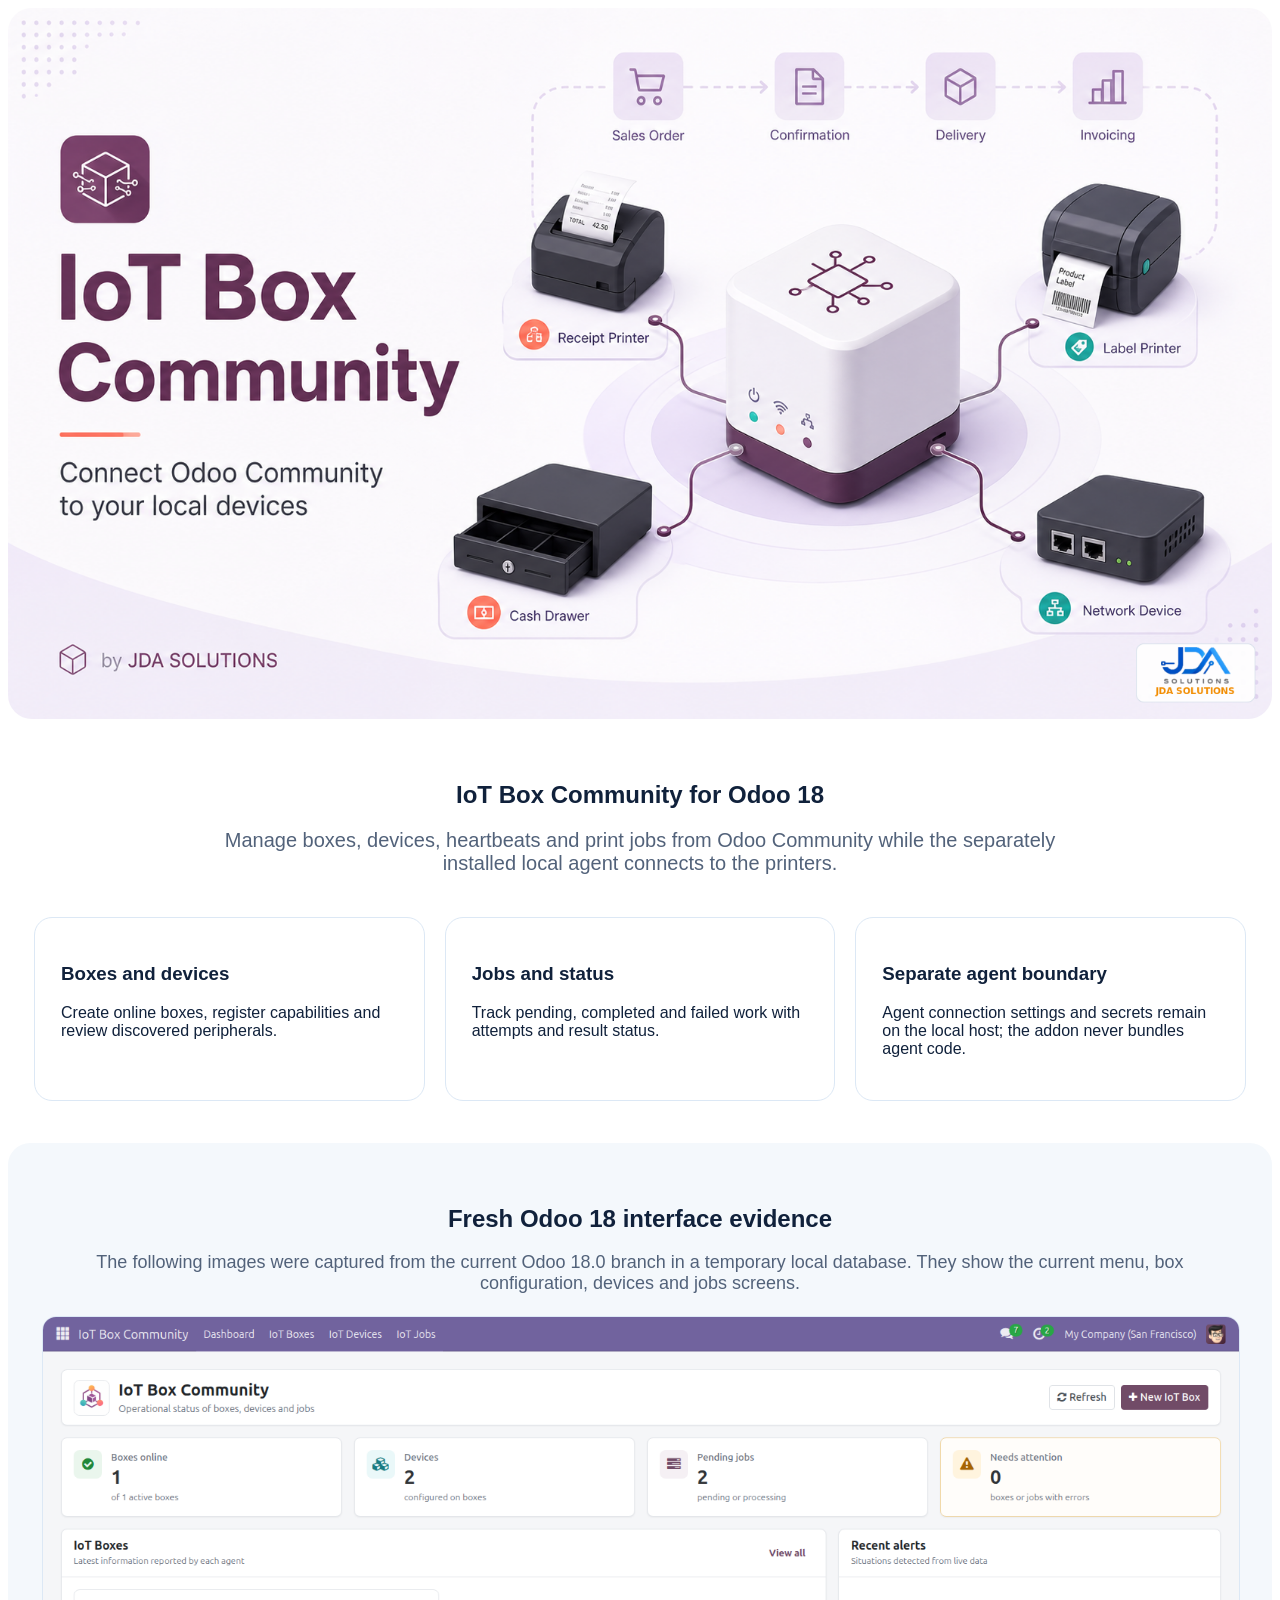
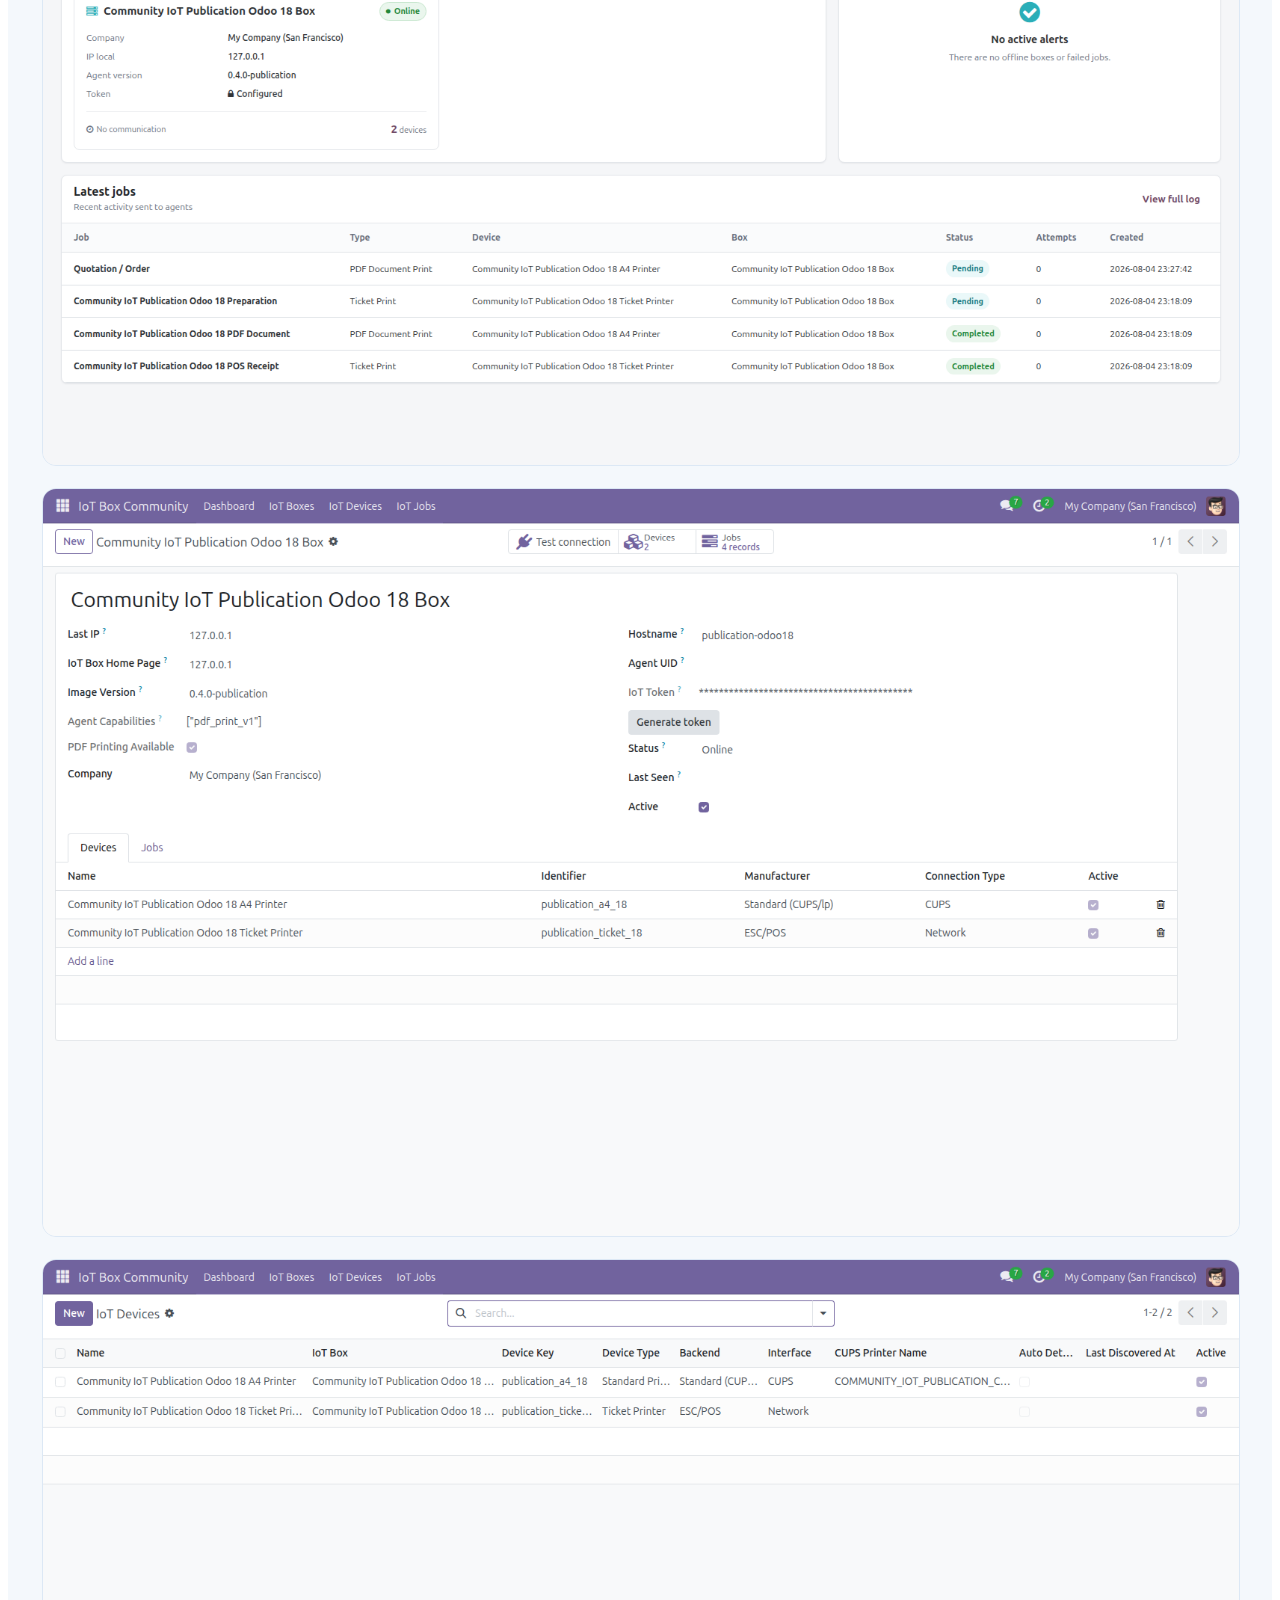
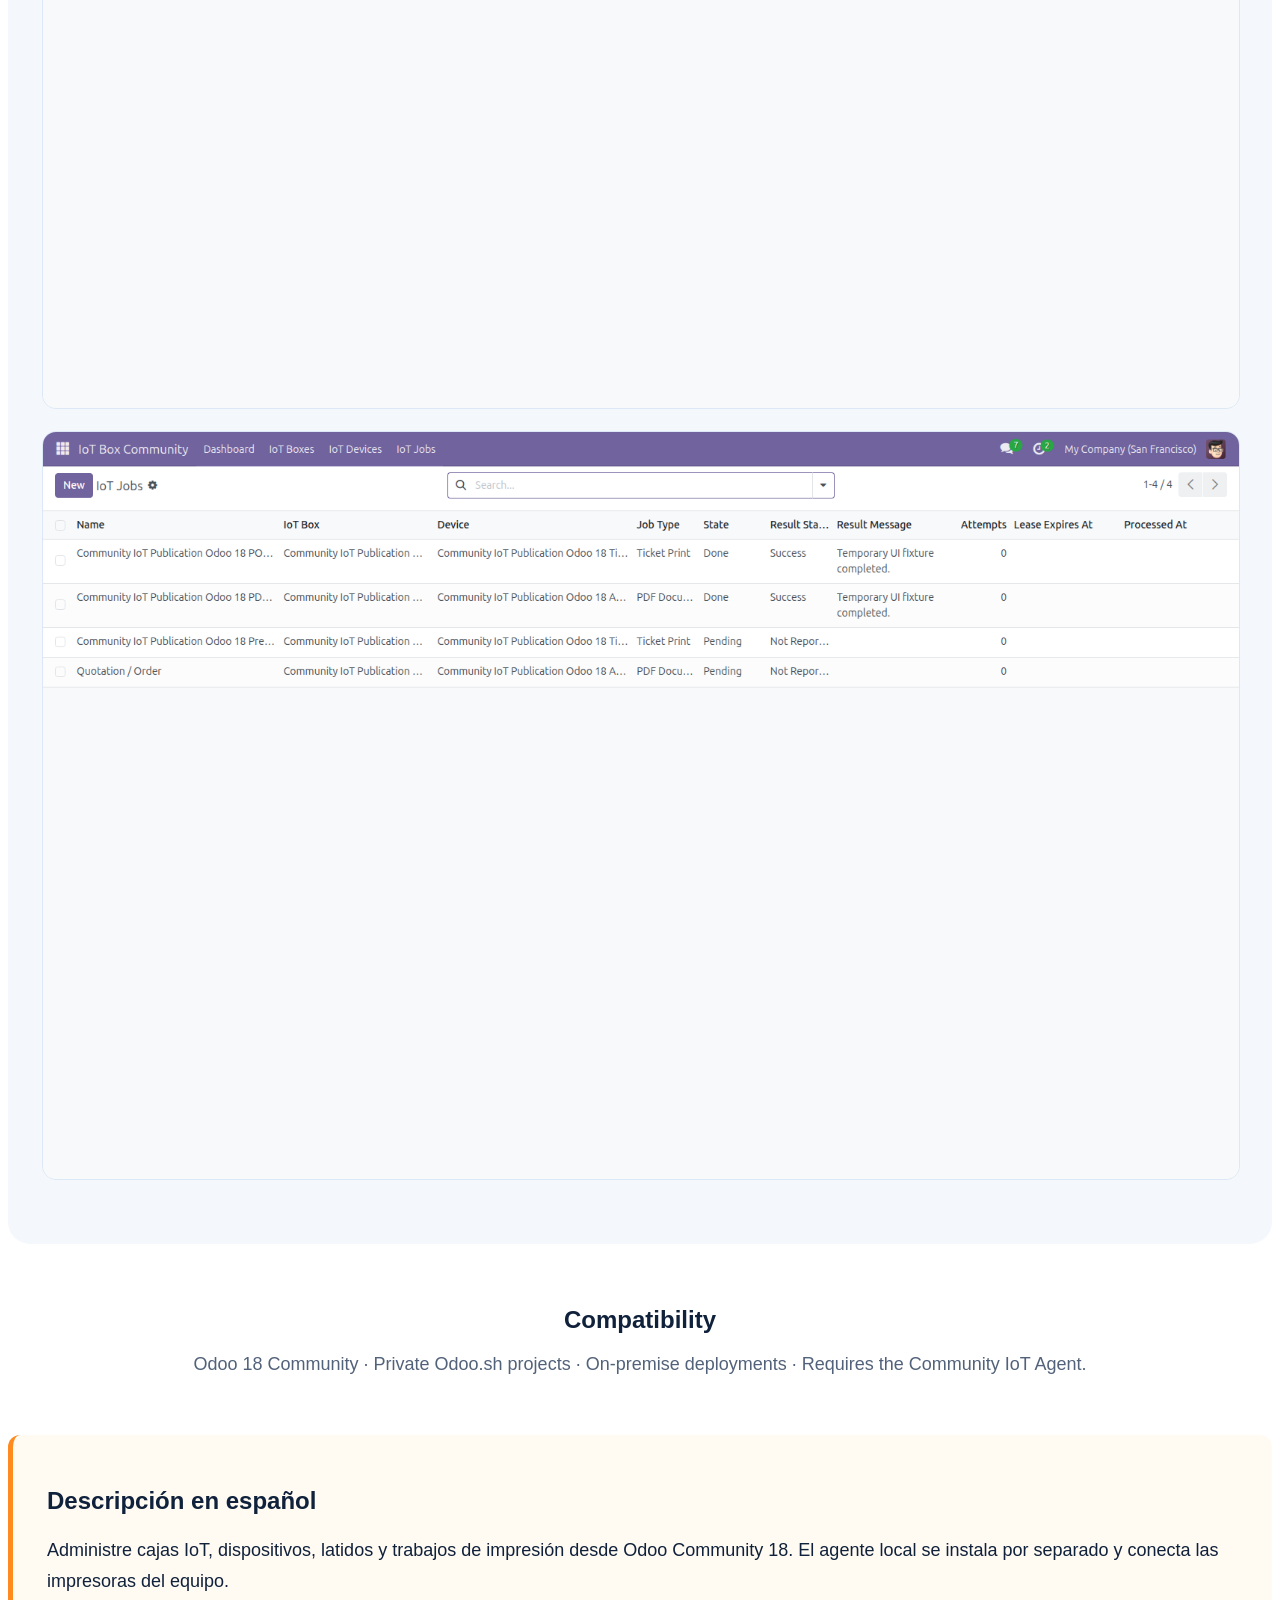
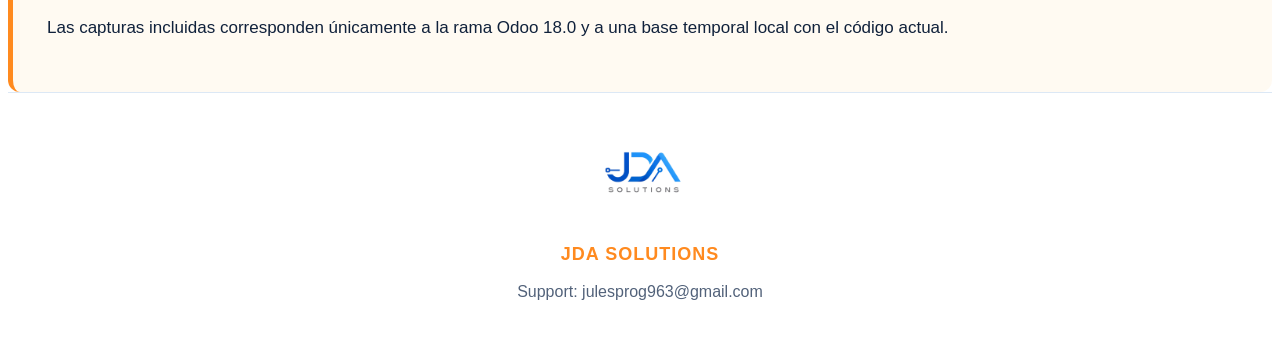
==== community_iot_box/static/description/index.html @ 4ac2e969 "chore(18.0): publish current Odoo 18 evidence" ====
<!doctype html>
<html lang="en">
<head><meta charset="utf-8"><title>IoT Box Community — Odoo 18</title></head>
<body>
<section class="oe_container" style="font-family:Arial,sans-serif;color:#10213b">
  <div style="border-radius:24px;overflow:hidden;background:#071a3e"><img src="main_screenshot.png" alt="IoT Box Community" style="width:100%;display:block"></div>
  <div style="padding:42px 34px;text-align:center"><h1>IoT Box Community for Odoo 18</h1><p style="font-size:20px;color:#52627a;max-width:900px;margin:auto">Manage boxes, devices, heartbeats and print jobs from Odoo Community while the separately installed local agent connects to the printers.</p></div>
  <div style="display:flex;gap:20px;flex-wrap:wrap;padding:0 26px 42px"><div style="flex:1;min-width:250px;padding:26px;border:1px solid #dce8f5;border-radius:18px"><h3>Boxes and devices</h3><p>Create online boxes, register capabilities and review discovered peripherals.</p></div><div style="flex:1;min-width:250px;padding:26px;border:1px solid #dce8f5;border-radius:18px"><h3>Jobs and status</h3><p>Track pending, completed and failed work with attempts and result status.</p></div><div style="flex:1;min-width:250px;padding:26px;border:1px solid #dce8f5;border-radius:18px"><h3>Separate agent boundary</h3><p>Agent connection settings and secrets remain on the local host; the addon never bundles agent code.</p></div></div>
  <div style="background:#f4f8fc;padding:42px 34px;border-radius:22px"><h2 style="text-align:center">Fresh Odoo 18 interface evidence</h2><p style="font-size:18px;text-align:center;color:#52627a">The following images were captured from the current Odoo 18.0 branch in a temporary local database. They show the current menu, box configuration, devices and jobs screens.</p><img src="images/iot_box_menu_odoo18.png" alt="IoT Box Community menu and dashboard in Odoo 18" style="width:100%;display:block;border:1px solid #dce8f5;border-radius:14px;margin:22px 0"><img src="images/iot_box_configuration_odoo18.png" alt="IoT Box configuration in Odoo 18" style="width:100%;display:block;border:1px solid #dce8f5;border-radius:14px;margin:22px 0"><img src="images/iot_box_devices_odoo18.png" alt="IoT devices in Odoo 18" style="width:100%;display:block;border:1px solid #dce8f5;border-radius:14px;margin:22px 0"><img src="images/iot_box_jobs_odoo18.png" alt="IoT jobs in Odoo 18" style="width:100%;display:block;border:1px solid #dce8f5;border-radius:14px;margin:22px 0"></div>
  <div style="padding:42px 34px;text-align:center"><h2>Compatibility</h2><p style="font-size:18px;color:#52627a">Odoo 18 Community · Private Odoo.sh projects · On-premise deployments · Requires the Community IoT Agent.</p></div>
  <div lang="es" style="padding:32px 34px;background:#fffaf2;border-left:5px solid #ff8a1f;border-radius:12px"><h2>Descripción en español</h2><p style="font-size:18px;line-height:1.7">Administre cajas IoT, dispositivos, latidos y trabajos de impresión desde Odoo Community 18. El agente local se instala por separado y conecta las impresoras del equipo.</p><p style="font-size:17px;line-height:1.7">Las capturas incluidas corresponden únicamente a la rama Odoo 18.0 y a una base temporal local con el código actual.</p></div>
  <footer style="padding:34px;text-align:center;border-top:1px solid #dce8f5"><img src="images/jda-solutions-logo.png" alt="JDA SOLUTIONS" style="width:94px"><p style="font-size:18px;color:#ff8a1f;font-weight:bold;letter-spacing:1px">JDA SOLUTIONS</p><p style="color:#52627a">Support: julesprog963@gmail.com</p></footer>
</section>
</body>
</html>
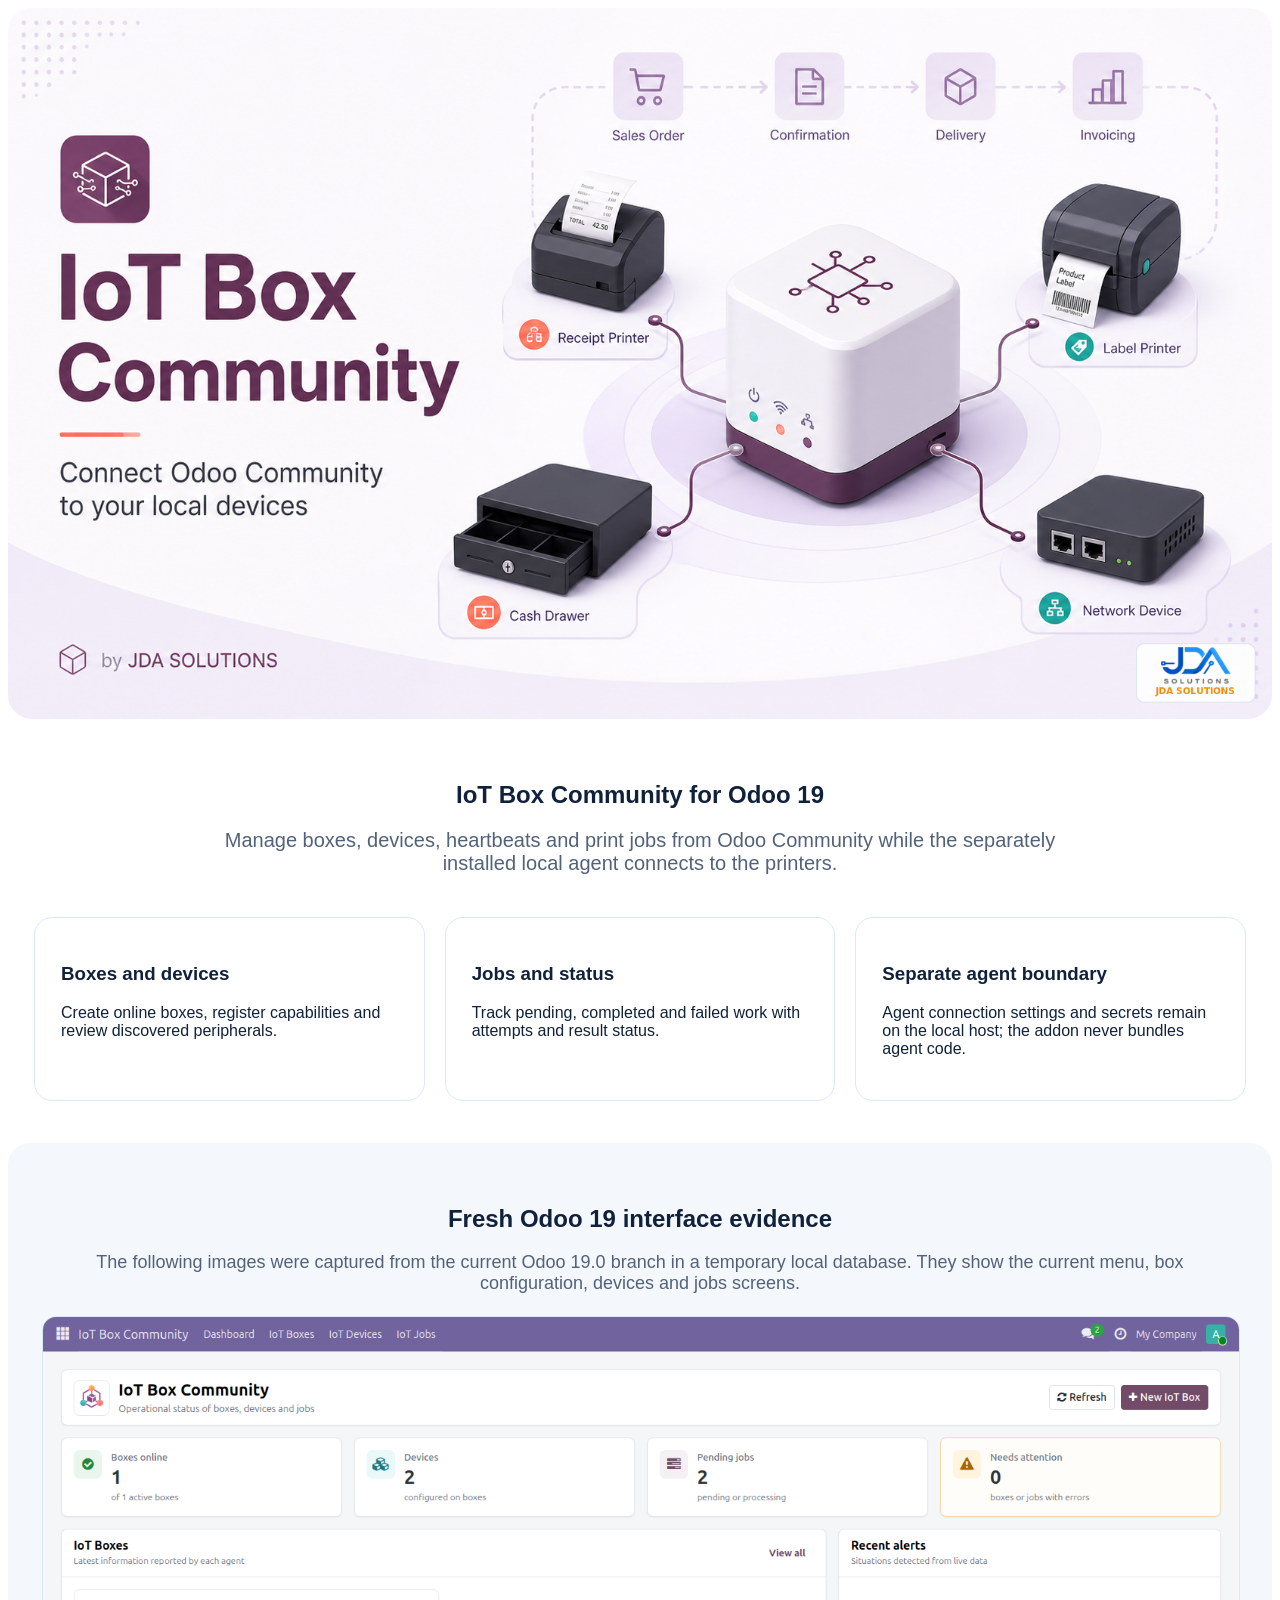
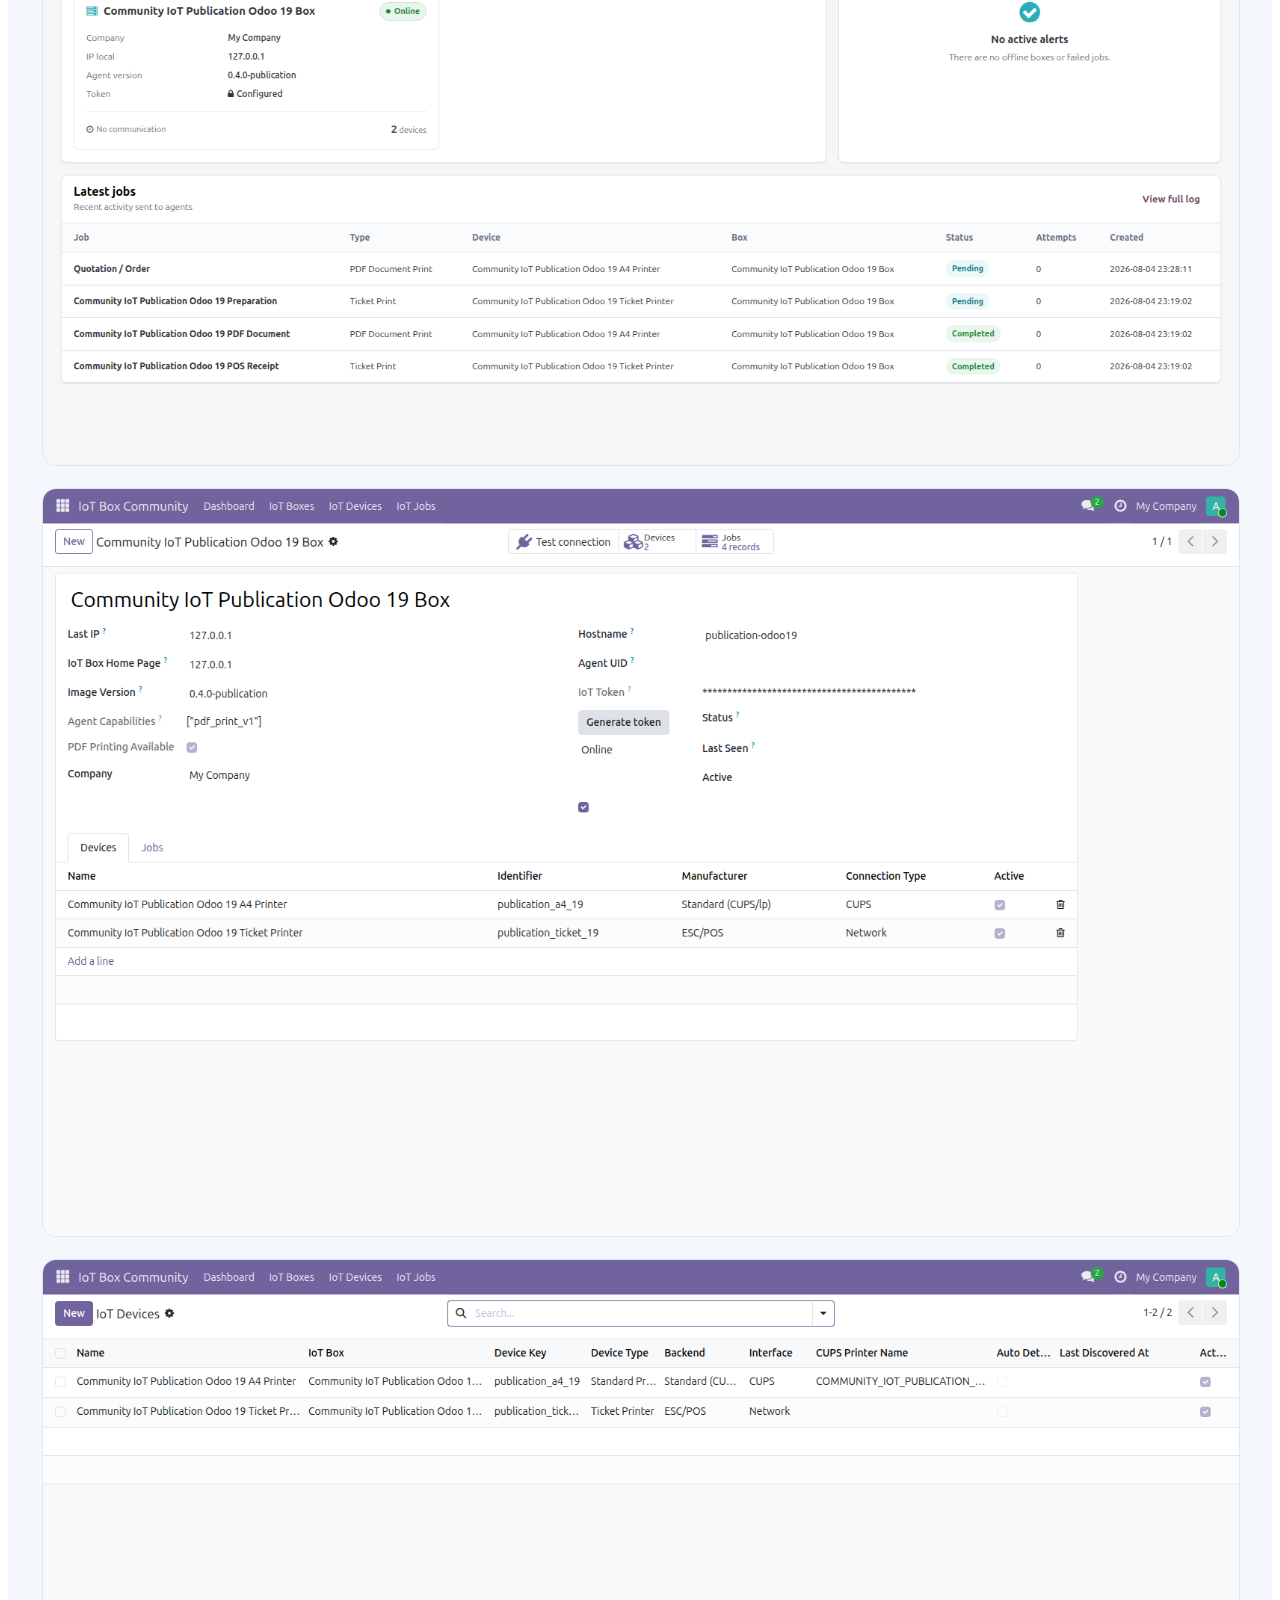
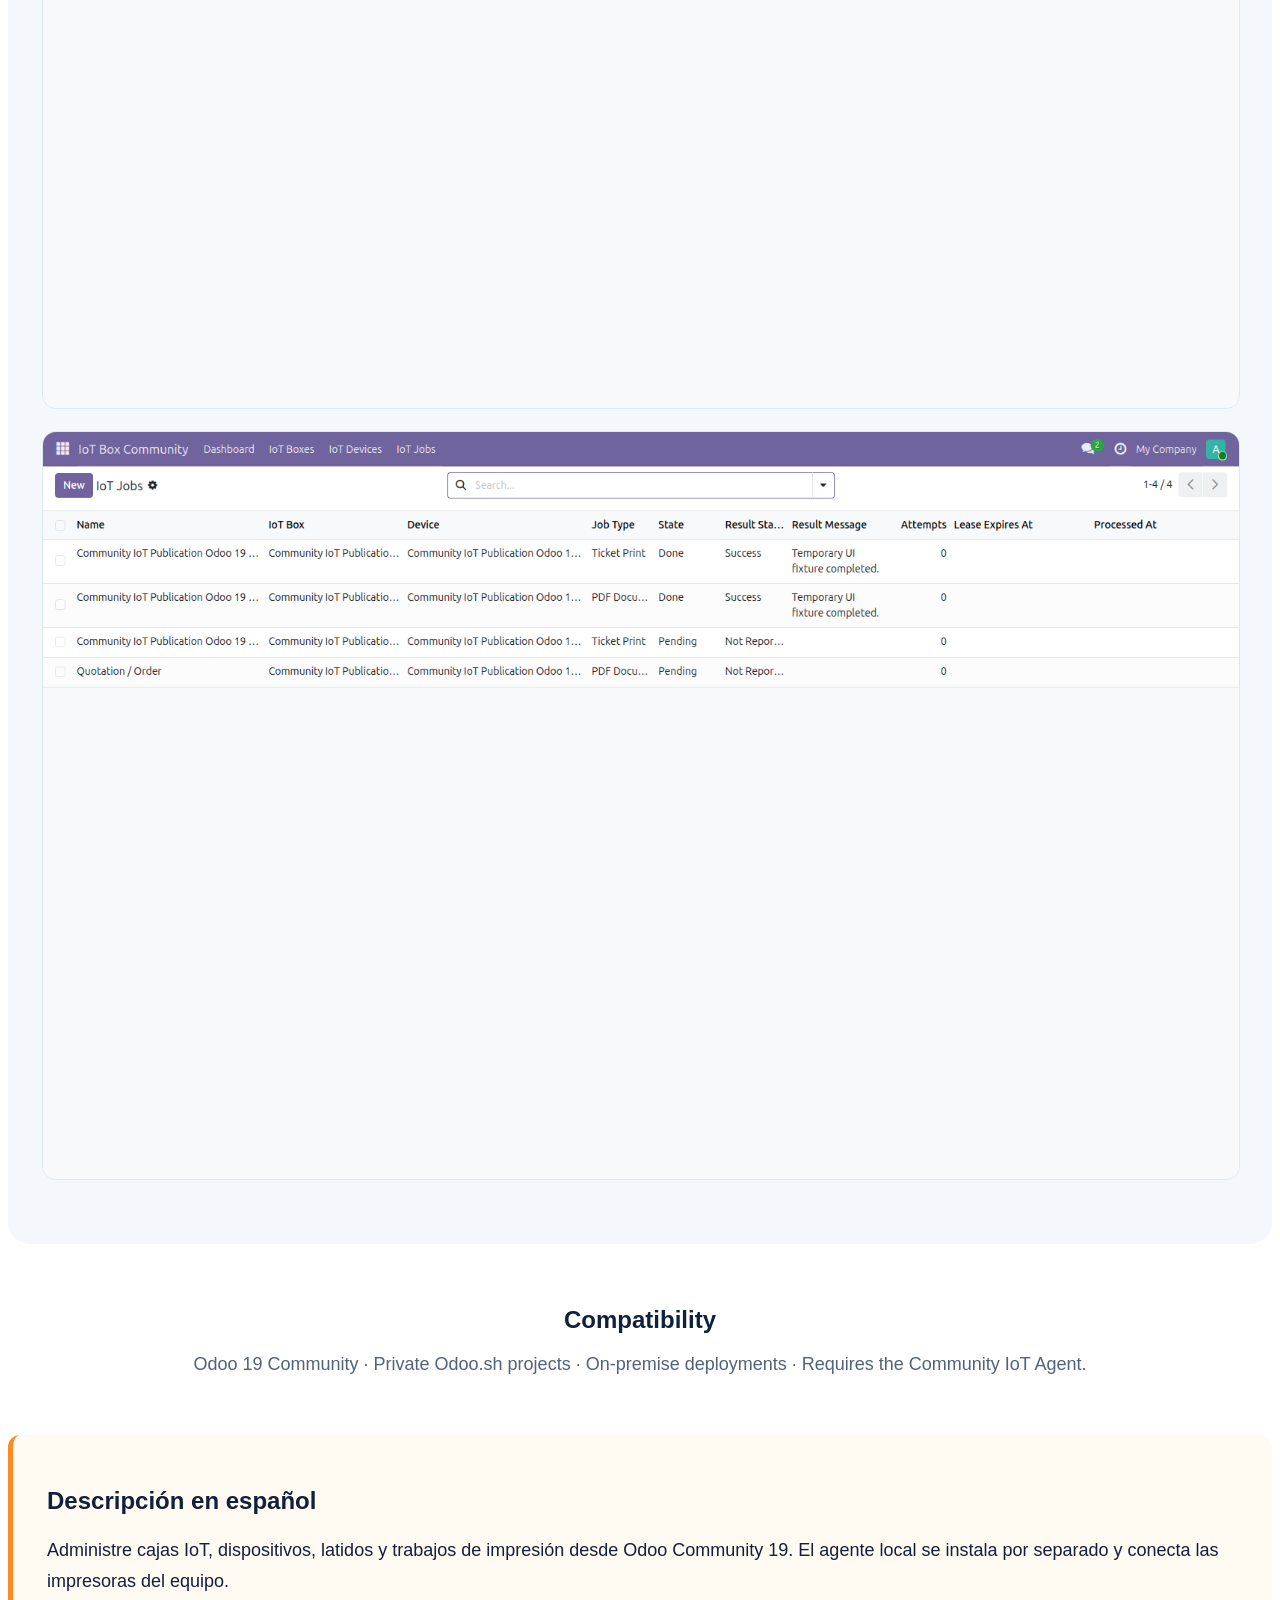
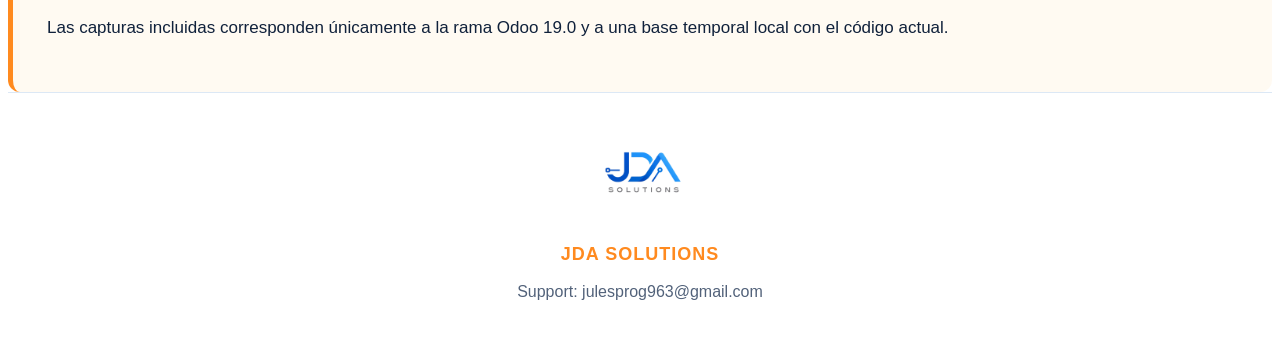
==== commit 7a826157: "chore(19.0): publish current Odoo 19 evidence" ====
--- a/community_iot_box/static/description/index.html
+++ b/community_iot_box/static/description/index.html
@@ -1,14 +1,14 @@
 <!doctype html>
 <html lang="en">
-<head><meta charset="utf-8"><title>IoT Box Community — Odoo 18</title></head>
+<head><meta charset="utf-8"><title>IoT Box Community — Odoo 19</title></head>
 <body>
 <section class="oe_container" style="font-family:Arial,sans-serif;color:#10213b">
   <div style="border-radius:24px;overflow:hidden;background:#071a3e"><img src="main_screenshot.png" alt="IoT Box Community" style="width:100%;display:block"></div>
-  <div style="padding:42px 34px;text-align:center"><h1>IoT Box Community for Odoo 18</h1><p style="font-size:20px;color:#52627a;max-width:900px;margin:auto">Manage boxes, devices, heartbeats and print jobs from Odoo Community while the separately installed local agent connects to the printers.</p></div>
+  <div style="padding:42px 34px;text-align:center"><h1>IoT Box Community for Odoo 19</h1><p style="font-size:20px;color:#52627a;max-width:900px;margin:auto">Manage boxes, devices, heartbeats and print jobs from Odoo Community while the separately installed local agent connects to the printers.</p></div>
   <div style="display:flex;gap:20px;flex-wrap:wrap;padding:0 26px 42px"><div style="flex:1;min-width:250px;padding:26px;border:1px solid #dce8f5;border-radius:18px"><h3>Boxes and devices</h3><p>Create online boxes, register capabilities and review discovered peripherals.</p></div><div style="flex:1;min-width:250px;padding:26px;border:1px solid #dce8f5;border-radius:18px"><h3>Jobs and status</h3><p>Track pending, completed and failed work with attempts and result status.</p></div><div style="flex:1;min-width:250px;padding:26px;border:1px solid #dce8f5;border-radius:18px"><h3>Separate agent boundary</h3><p>Agent connection settings and secrets remain on the local host; the addon never bundles agent code.</p></div></div>
-  <div style="background:#f4f8fc;padding:42px 34px;border-radius:22px"><h2 style="text-align:center">Fresh Odoo 18 interface evidence</h2><p style="font-size:18px;text-align:center;color:#52627a">The following images were captured from the current Odoo 18.0 branch in a temporary local database. They show the current menu, box configuration, devices and jobs screens.</p><img src="images/iot_box_menu_odoo18.png" alt="IoT Box Community menu and dashboard in Odoo 18" style="width:100%;display:block;border:1px solid #dce8f5;border-radius:14px;margin:22px 0"><img src="images/iot_box_configuration_odoo18.png" alt="IoT Box configuration in Odoo 18" style="width:100%;display:block;border:1px solid #dce8f5;border-radius:14px;margin:22px 0"><img src="images/iot_box_devices_odoo18.png" alt="IoT devices in Odoo 18" style="width:100%;display:block;border:1px solid #dce8f5;border-radius:14px;margin:22px 0"><img src="images/iot_box_jobs_odoo18.png" alt="IoT jobs in Odoo 18" style="width:100%;display:block;border:1px solid #dce8f5;border-radius:14px;margin:22px 0"></div>
-  <div style="padding:42px 34px;text-align:center"><h2>Compatibility</h2><p style="font-size:18px;color:#52627a">Odoo 18 Community · Private Odoo.sh projects · On-premise deployments · Requires the Community IoT Agent.</p></div>
-  <div lang="es" style="padding:32px 34px;background:#fffaf2;border-left:5px solid #ff8a1f;border-radius:12px"><h2>Descripción en español</h2><p style="font-size:18px;line-height:1.7">Administre cajas IoT, dispositivos, latidos y trabajos de impresión desde Odoo Community 18. El agente local se instala por separado y conecta las impresoras del equipo.</p><p style="font-size:17px;line-height:1.7">Las capturas incluidas corresponden únicamente a la rama Odoo 18.0 y a una base temporal local con el código actual.</p></div>
+  <div style="background:#f4f8fc;padding:42px 34px;border-radius:22px"><h2 style="text-align:center">Fresh Odoo 19 interface evidence</h2><p style="font-size:18px;text-align:center;color:#52627a">The following images were captured from the current Odoo 19.0 branch in a temporary local database. They show the current menu, box configuration, devices and jobs screens.</p><img src="images/iot_box_menu_odoo19.png" alt="IoT Box Community menu and dashboard in Odoo 19" style="width:100%;display:block;border:1px solid #dce8f5;border-radius:14px;margin:22px 0"><img src="images/iot_box_configuration_odoo19.png" alt="IoT Box configuration in Odoo 19" style="width:100%;display:block;border:1px solid #dce8f5;border-radius:14px;margin:22px 0"><img src="images/iot_box_devices_odoo19.png" alt="IoT devices in Odoo 19" style="width:100%;display:block;border:1px solid #dce8f5;border-radius:14px;margin:22px 0"><img src="images/iot_box_jobs_odoo19.png" alt="IoT jobs in Odoo 19" style="width:100%;display:block;border:1px solid #dce8f5;border-radius:14px;margin:22px 0"></div>
+  <div style="padding:42px 34px;text-align:center"><h2>Compatibility</h2><p style="font-size:18px;color:#52627a">Odoo 19 Community · Private Odoo.sh projects · On-premise deployments · Requires the Community IoT Agent.</p></div>
+  <div lang="es" style="padding:32px 34px;background:#fffaf2;border-left:5px solid #ff8a1f;border-radius:12px"><h2>Descripción en español</h2><p style="font-size:18px;line-height:1.7">Administre cajas IoT, dispositivos, latidos y trabajos de impresión desde Odoo Community 19. El agente local se instala por separado y conecta las impresoras del equipo.</p><p style="font-size:17px;line-height:1.7">Las capturas incluidas corresponden únicamente a la rama Odoo 19.0 y a una base temporal local con el código actual.</p></div>
   <footer style="padding:34px;text-align:center;border-top:1px solid #dce8f5"><img src="images/jda-solutions-logo.png" alt="JDA SOLUTIONS" style="width:94px"><p style="font-size:18px;color:#ff8a1f;font-weight:bold;letter-spacing:1px">JDA SOLUTIONS</p><p style="color:#52627a">Support: julesprog963@gmail.com</p></footer>
 </section>
 </body>
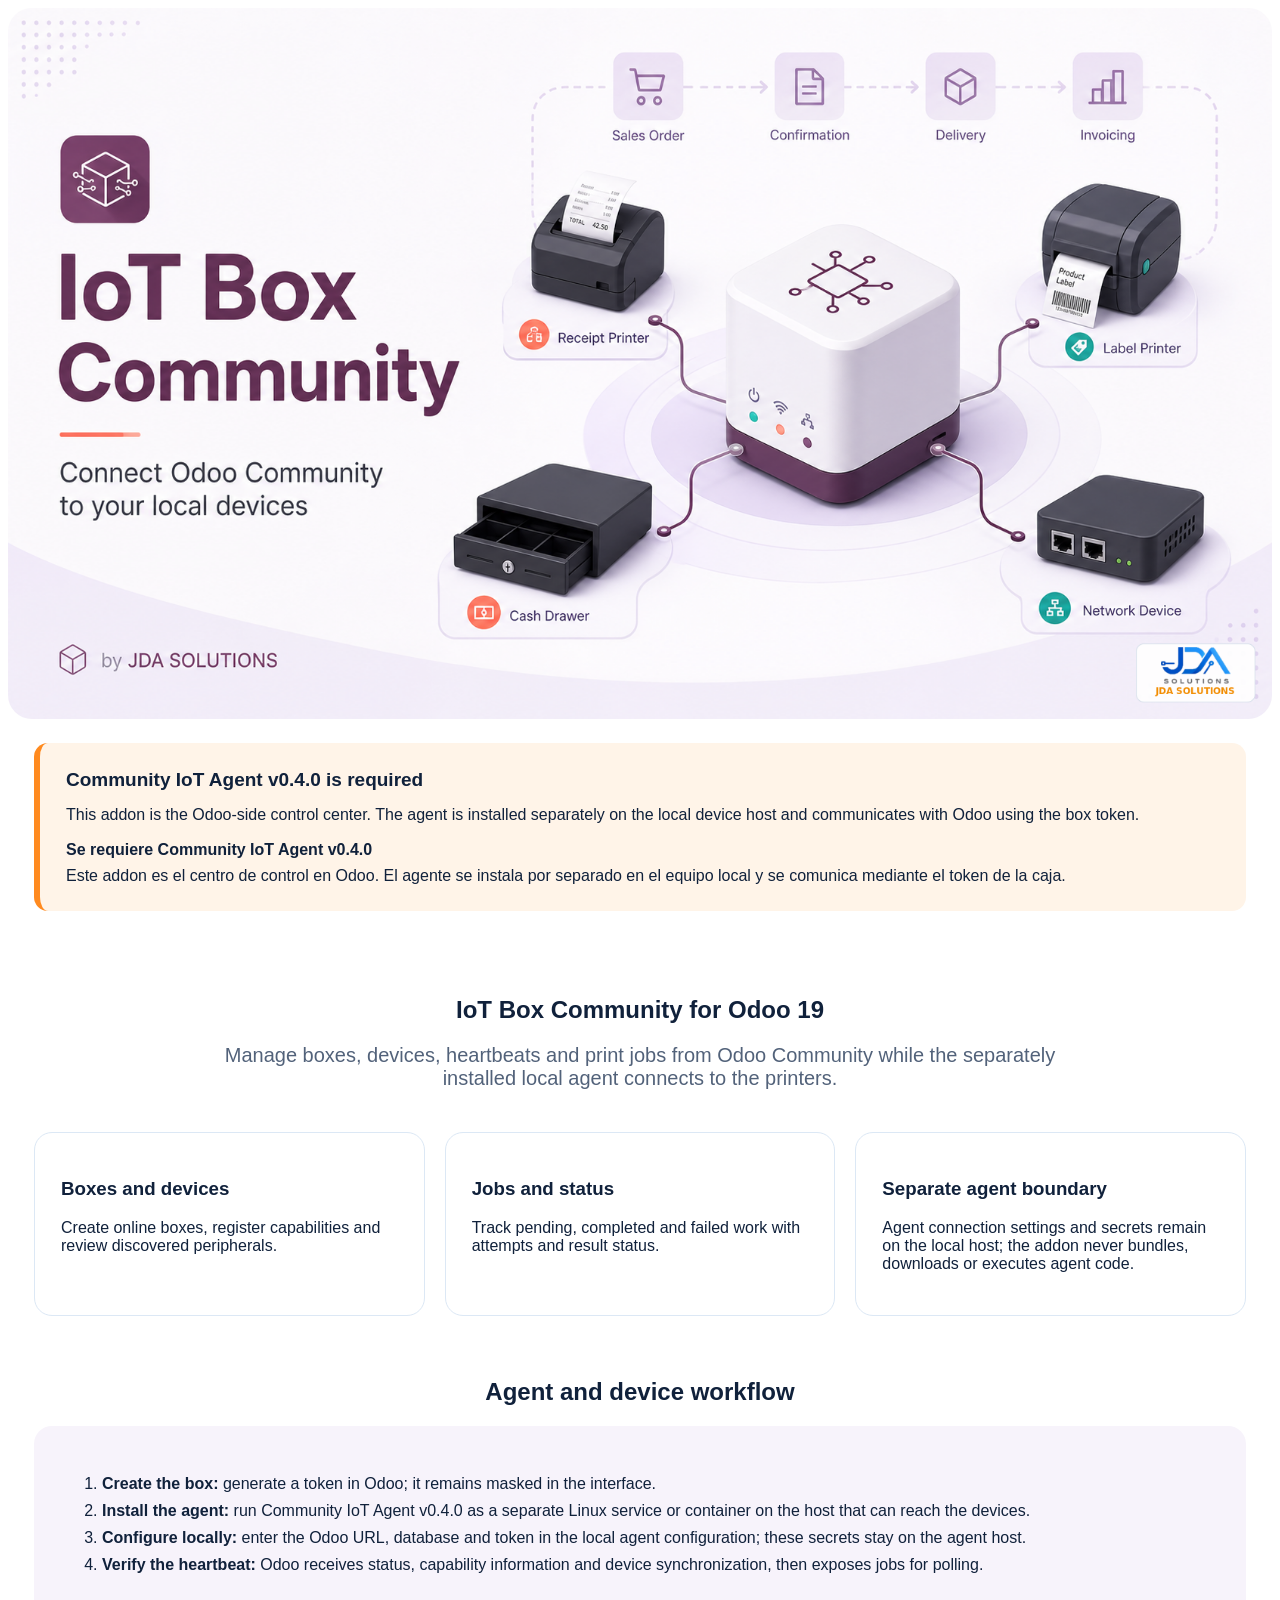
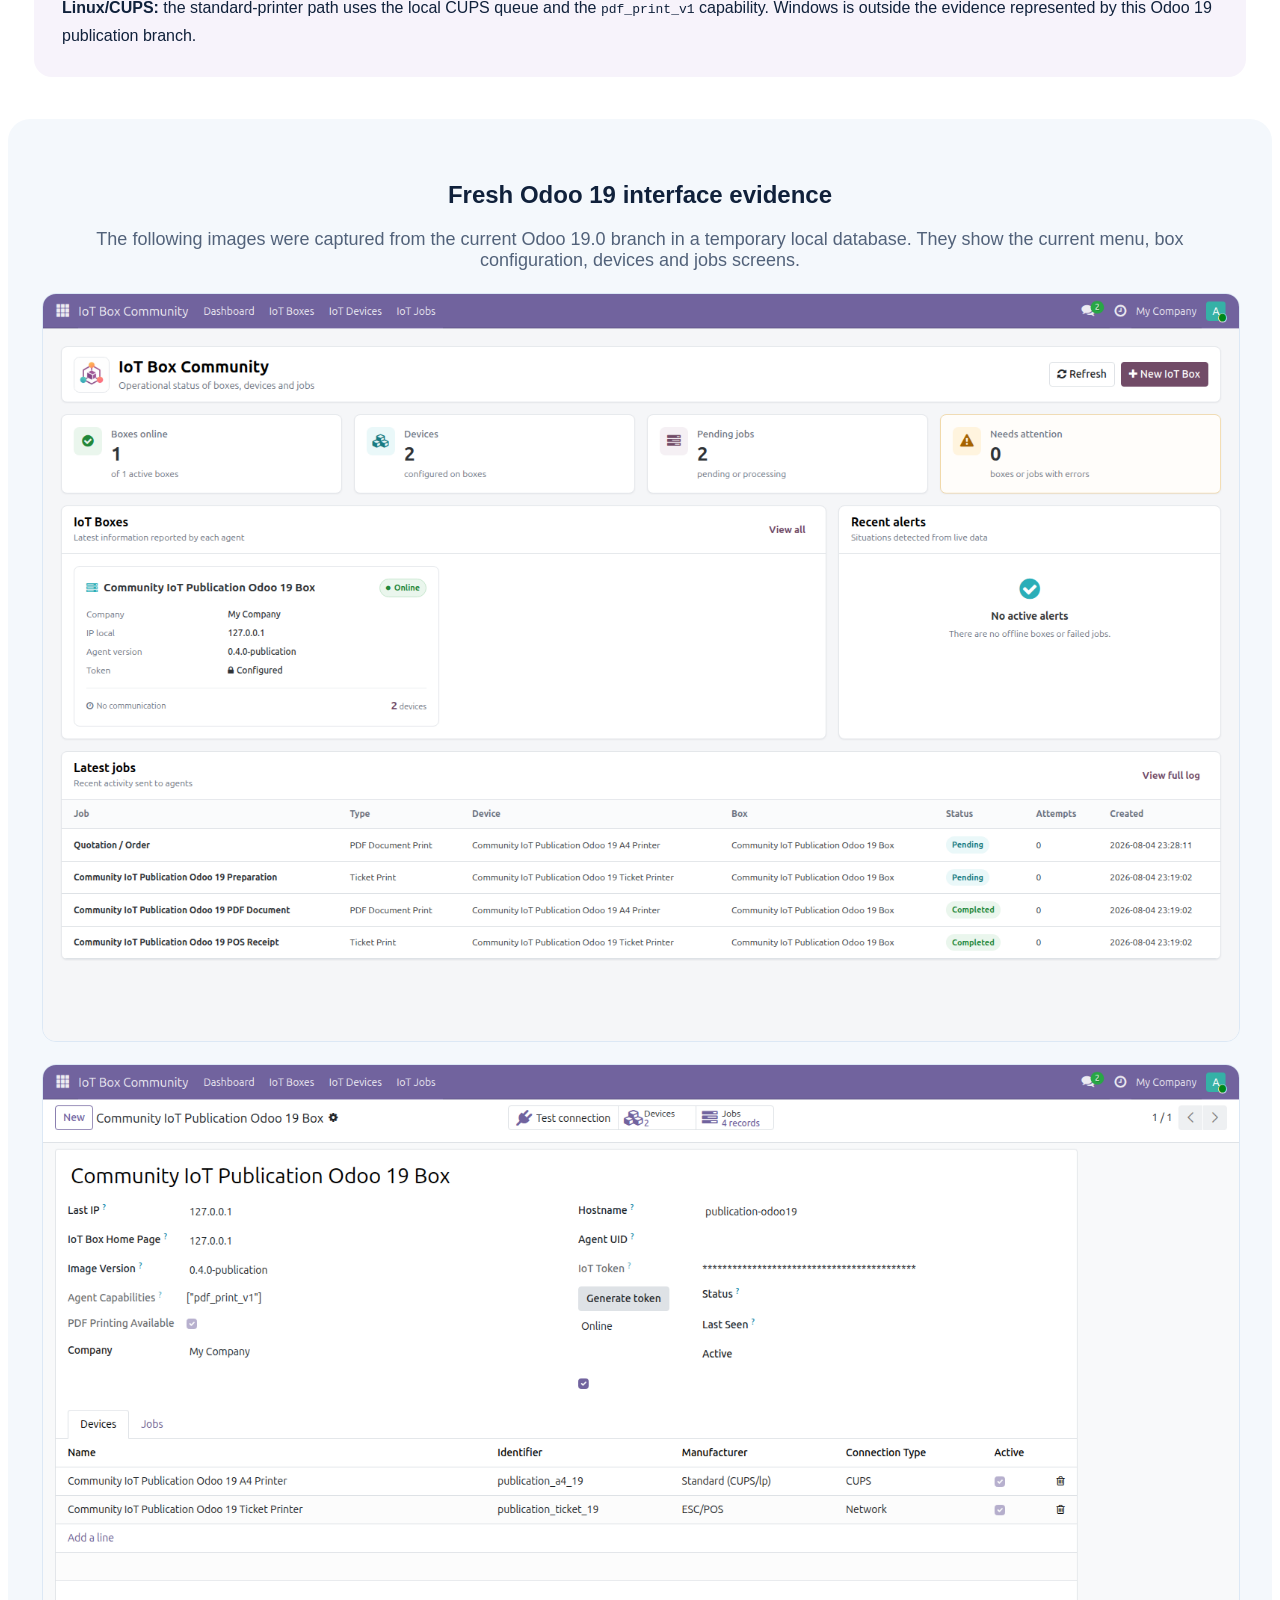
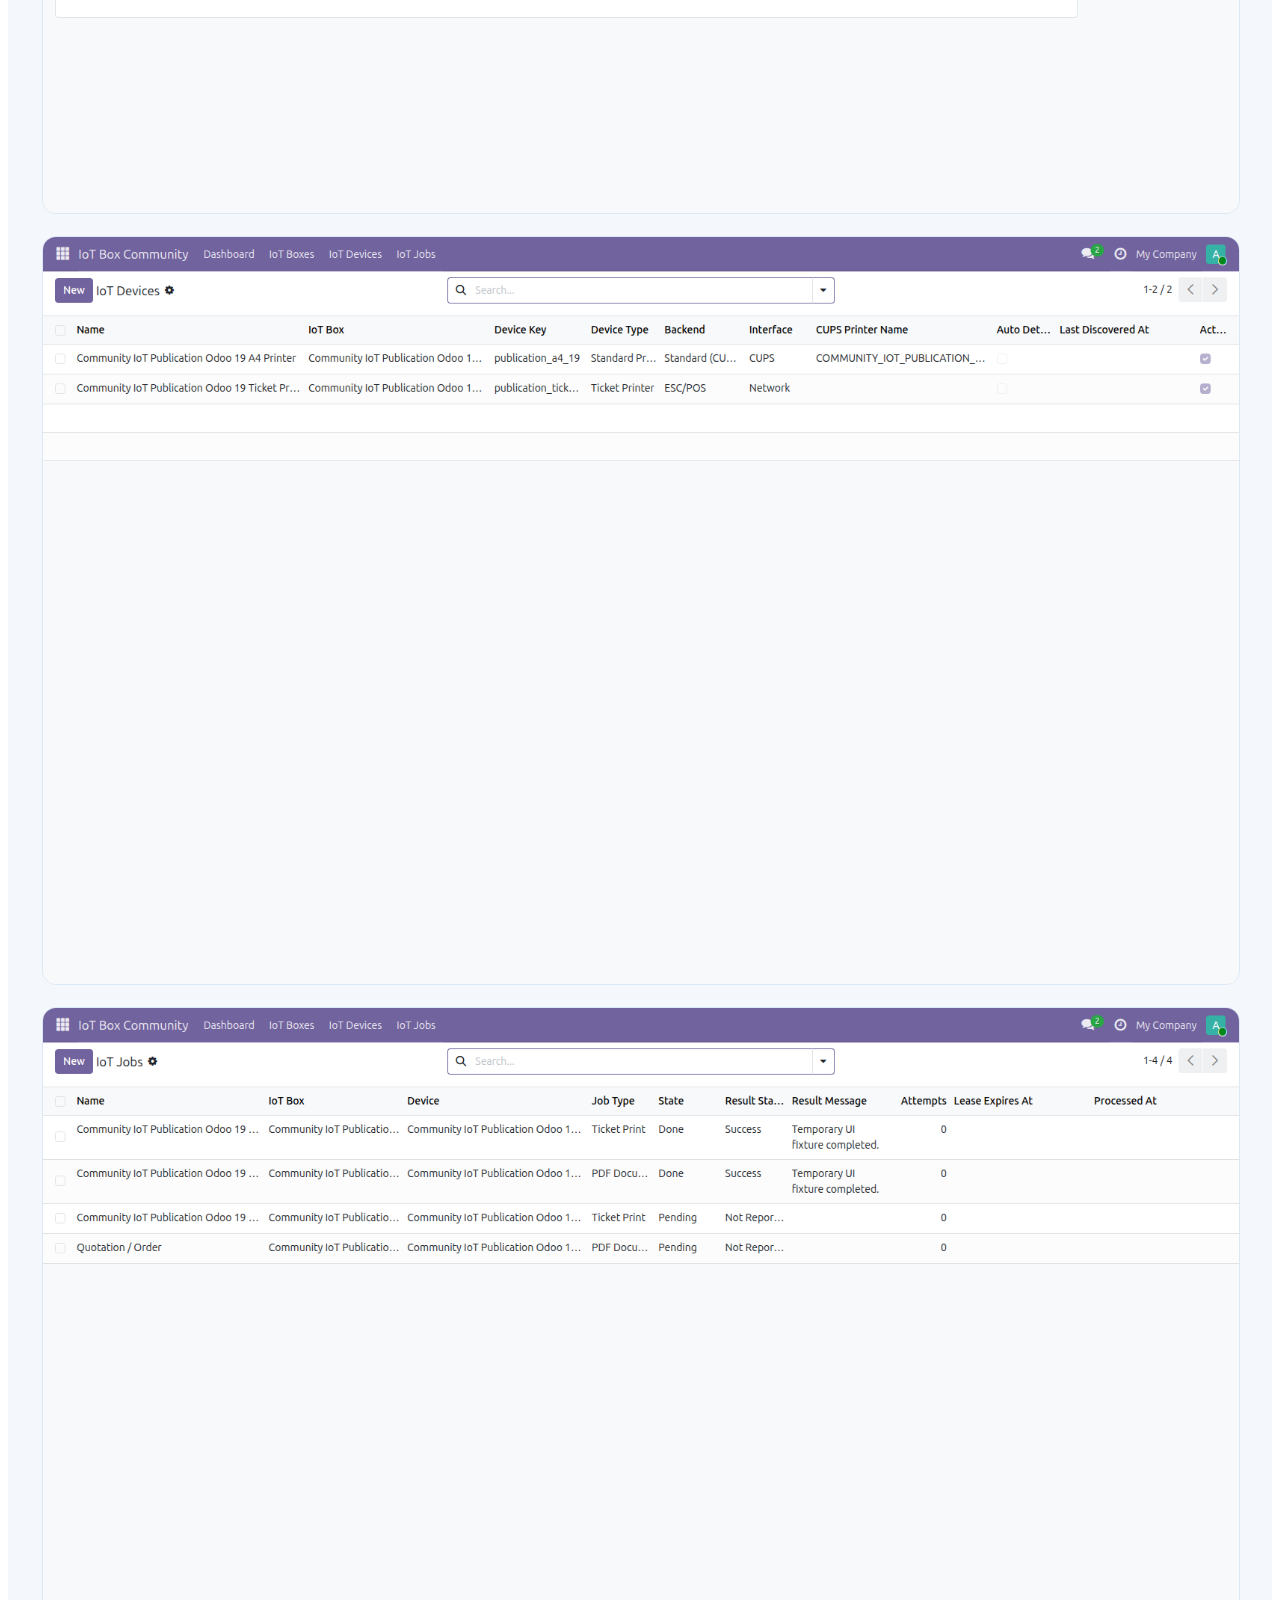
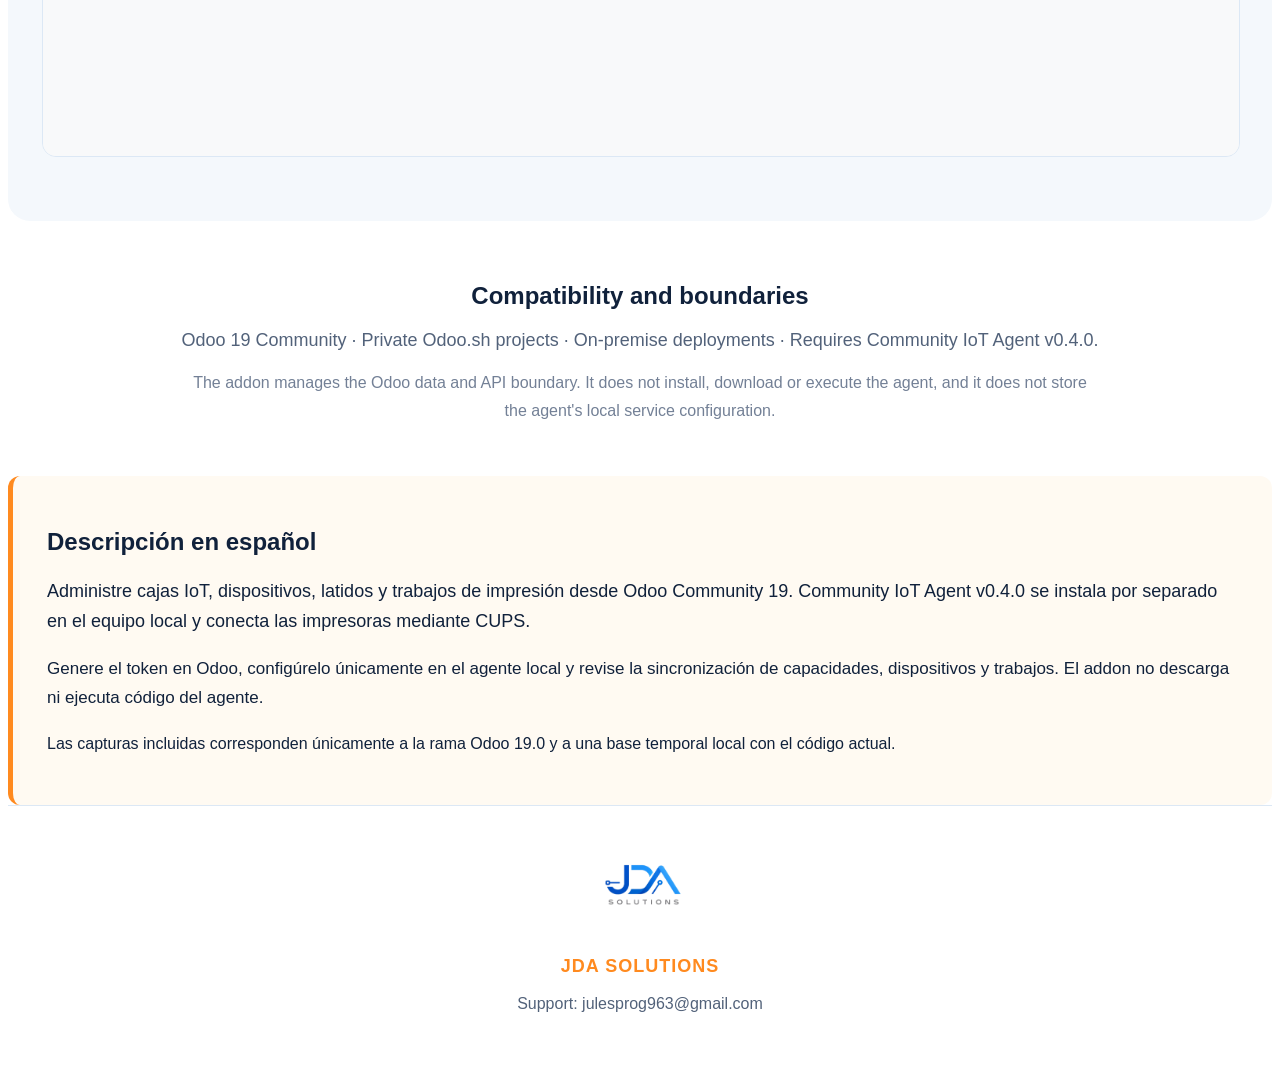
==== commit d5d98448: "chore(19.0): restore publication specifications" ====
--- a/community_iot_box/static/description/index.html
+++ b/community_iot_box/static/description/index.html
@@ -4,11 +4,13 @@
 <body>
 <section class="oe_container" style="font-family:Arial,sans-serif;color:#10213b">
   <div style="border-radius:24px;overflow:hidden;background:#071a3e"><img src="main_screenshot.png" alt="IoT Box Community" style="width:100%;display:block"></div>
+  <div style="margin:24px 26px;padding:22px 26px;background:#fff4e8;border-left:6px solid #ff8a1f;border-radius:14px;line-height:1.6"><p style="margin:0;font-size:19px"><strong>Community IoT Agent v0.4.0 is required</strong></p><p style="margin:6px 0 0">This addon is the Odoo-side control center. The agent is installed separately on the local device host and communicates with Odoo using the box token.</p><p lang="es" style="margin:10px 0 0"><strong>Se requiere Community IoT Agent v0.4.0</strong><br/>Este addon es el centro de control en Odoo. El agente se instala por separado en el equipo local y se comunica mediante el token de la caja.</p></div>
   <div style="padding:42px 34px;text-align:center"><h1>IoT Box Community for Odoo 19</h1><p style="font-size:20px;color:#52627a;max-width:900px;margin:auto">Manage boxes, devices, heartbeats and print jobs from Odoo Community while the separately installed local agent connects to the printers.</p></div>
-  <div style="display:flex;gap:20px;flex-wrap:wrap;padding:0 26px 42px"><div style="flex:1;min-width:250px;padding:26px;border:1px solid #dce8f5;border-radius:18px"><h3>Boxes and devices</h3><p>Create online boxes, register capabilities and review discovered peripherals.</p></div><div style="flex:1;min-width:250px;padding:26px;border:1px solid #dce8f5;border-radius:18px"><h3>Jobs and status</h3><p>Track pending, completed and failed work with attempts and result status.</p></div><div style="flex:1;min-width:250px;padding:26px;border:1px solid #dce8f5;border-radius:18px"><h3>Separate agent boundary</h3><p>Agent connection settings and secrets remain on the local host; the addon never bundles agent code.</p></div></div>
+  <div style="display:flex;gap:20px;flex-wrap:wrap;padding:0 26px 42px"><div style="flex:1;min-width:250px;padding:26px;border:1px solid #dce8f5;border-radius:18px"><h3>Boxes and devices</h3><p>Create online boxes, register capabilities and review discovered peripherals.</p></div><div style="flex:1;min-width:250px;padding:26px;border:1px solid #dce8f5;border-radius:18px"><h3>Jobs and status</h3><p>Track pending, completed and failed work with attempts and result status.</p></div><div style="flex:1;min-width:250px;padding:26px;border:1px solid #dce8f5;border-radius:18px"><h3>Separate agent boundary</h3><p>Agent connection settings and secrets remain on the local host; the addon never bundles, downloads or executes agent code.</p></div></div>
+  <div style="padding:0 26px 42px"><h2 style="text-align:center">Agent and device workflow</h2><div style="background:#f7f3fb;border-radius:18px;padding:28px;line-height:1.7"><ol><li><strong>Create the box:</strong> generate a token in Odoo; it remains masked in the interface.</li><li><strong>Install the agent:</strong> run Community IoT Agent v0.4.0 as a separate Linux service or container on the host that can reach the devices.</li><li><strong>Configure locally:</strong> enter the Odoo URL, database and token in the local agent configuration; these secrets stay on the agent host.</li><li><strong>Verify the heartbeat:</strong> Odoo receives status, capability information and device synchronization, then exposes jobs for polling.</li></ol><p style="margin:16px 0 0"><strong>Linux/CUPS:</strong> the standard-printer path uses the local CUPS queue and the <code>pdf_print_v1</code> capability. Windows is outside the evidence represented by this Odoo 19 publication branch.</p></div></div>
   <div style="background:#f4f8fc;padding:42px 34px;border-radius:22px"><h2 style="text-align:center">Fresh Odoo 19 interface evidence</h2><p style="font-size:18px;text-align:center;color:#52627a">The following images were captured from the current Odoo 19.0 branch in a temporary local database. They show the current menu, box configuration, devices and jobs screens.</p><img src="images/iot_box_menu_odoo19.png" alt="IoT Box Community menu and dashboard in Odoo 19" style="width:100%;display:block;border:1px solid #dce8f5;border-radius:14px;margin:22px 0"><img src="images/iot_box_configuration_odoo19.png" alt="IoT Box configuration in Odoo 19" style="width:100%;display:block;border:1px solid #dce8f5;border-radius:14px;margin:22px 0"><img src="images/iot_box_devices_odoo19.png" alt="IoT devices in Odoo 19" style="width:100%;display:block;border:1px solid #dce8f5;border-radius:14px;margin:22px 0"><img src="images/iot_box_jobs_odoo19.png" alt="IoT jobs in Odoo 19" style="width:100%;display:block;border:1px solid #dce8f5;border-radius:14px;margin:22px 0"></div>
-  <div style="padding:42px 34px;text-align:center"><h2>Compatibility</h2><p style="font-size:18px;color:#52627a">Odoo 19 Community · Private Odoo.sh projects · On-premise deployments · Requires the Community IoT Agent.</p></div>
-  <div lang="es" style="padding:32px 34px;background:#fffaf2;border-left:5px solid #ff8a1f;border-radius:12px"><h2>Descripción en español</h2><p style="font-size:18px;line-height:1.7">Administre cajas IoT, dispositivos, latidos y trabajos de impresión desde Odoo Community 19. El agente local se instala por separado y conecta las impresoras del equipo.</p><p style="font-size:17px;line-height:1.7">Las capturas incluidas corresponden únicamente a la rama Odoo 19.0 y a una base temporal local con el código actual.</p></div>
+  <div style="padding:42px 34px;text-align:center"><h2>Compatibility and boundaries</h2><p style="font-size:18px;color:#52627a">Odoo 19 Community · Private Odoo.sh projects · On-premise deployments · Requires Community IoT Agent v0.4.0.</p><p style="font-size:16px;color:#738096;line-height:1.7;max-width:900px;margin:10px auto">The addon manages the Odoo data and API boundary. It does not install, download or execute the agent, and it does not store the agent's local service configuration.</p></div>
+  <div lang="es" style="padding:32px 34px;background:#fffaf2;border-left:5px solid #ff8a1f;border-radius:12px"><h2>Descripción en español</h2><p style="font-size:18px;line-height:1.7">Administre cajas IoT, dispositivos, latidos y trabajos de impresión desde Odoo Community 19. Community IoT Agent v0.4.0 se instala por separado en el equipo local y conecta las impresoras mediante CUPS.</p><p style="font-size:17px;line-height:1.7">Genere el token en Odoo, configúrelo únicamente en el agente local y revise la sincronización de capacidades, dispositivos y trabajos. El addon no descarga ni ejecuta código del agente.</p><p style="font-size:16px;line-height:1.7">Las capturas incluidas corresponden únicamente a la rama Odoo 19.0 y a una base temporal local con el código actual.</p></div>
   <footer style="padding:34px;text-align:center;border-top:1px solid #dce8f5"><img src="images/jda-solutions-logo.png" alt="JDA SOLUTIONS" style="width:94px"><p style="font-size:18px;color:#ff8a1f;font-weight:bold;letter-spacing:1px">JDA SOLUTIONS</p><p style="color:#52627a">Support: julesprog963@gmail.com</p></footer>
 </section>
 </body>
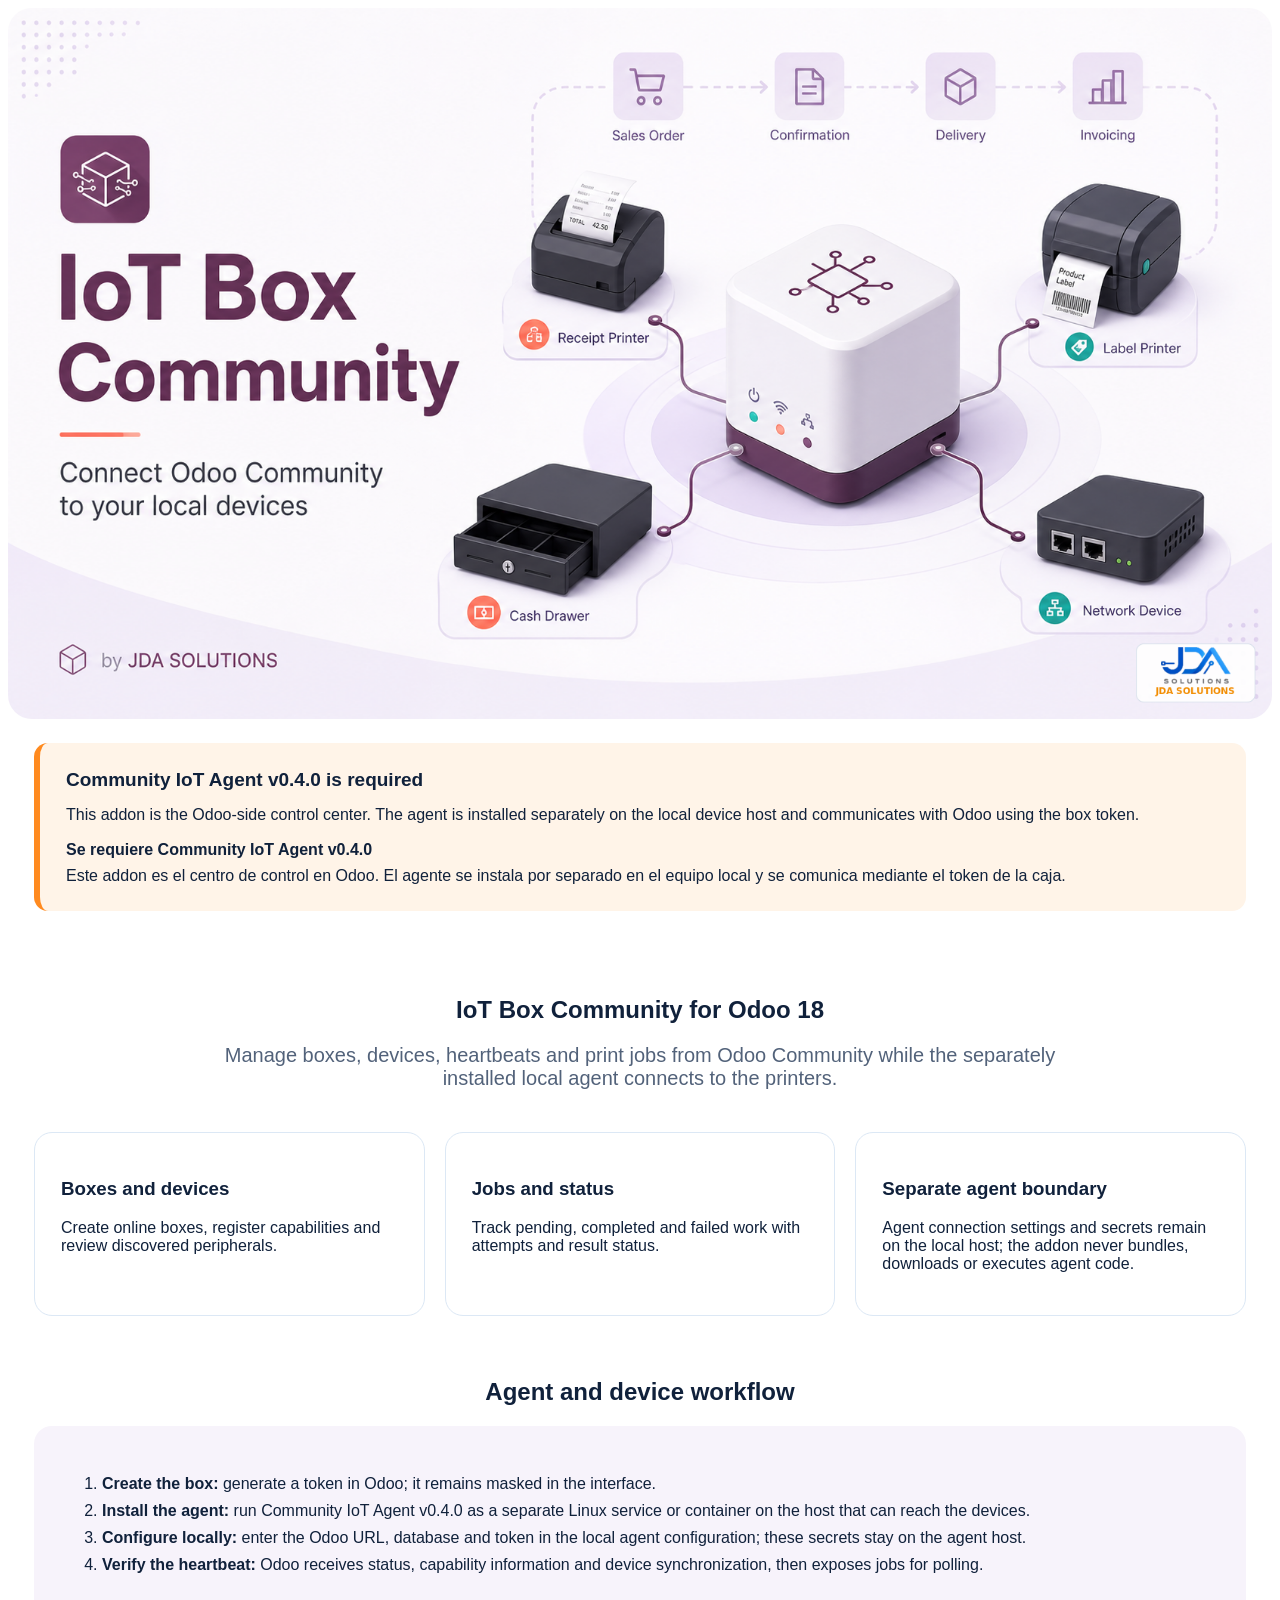
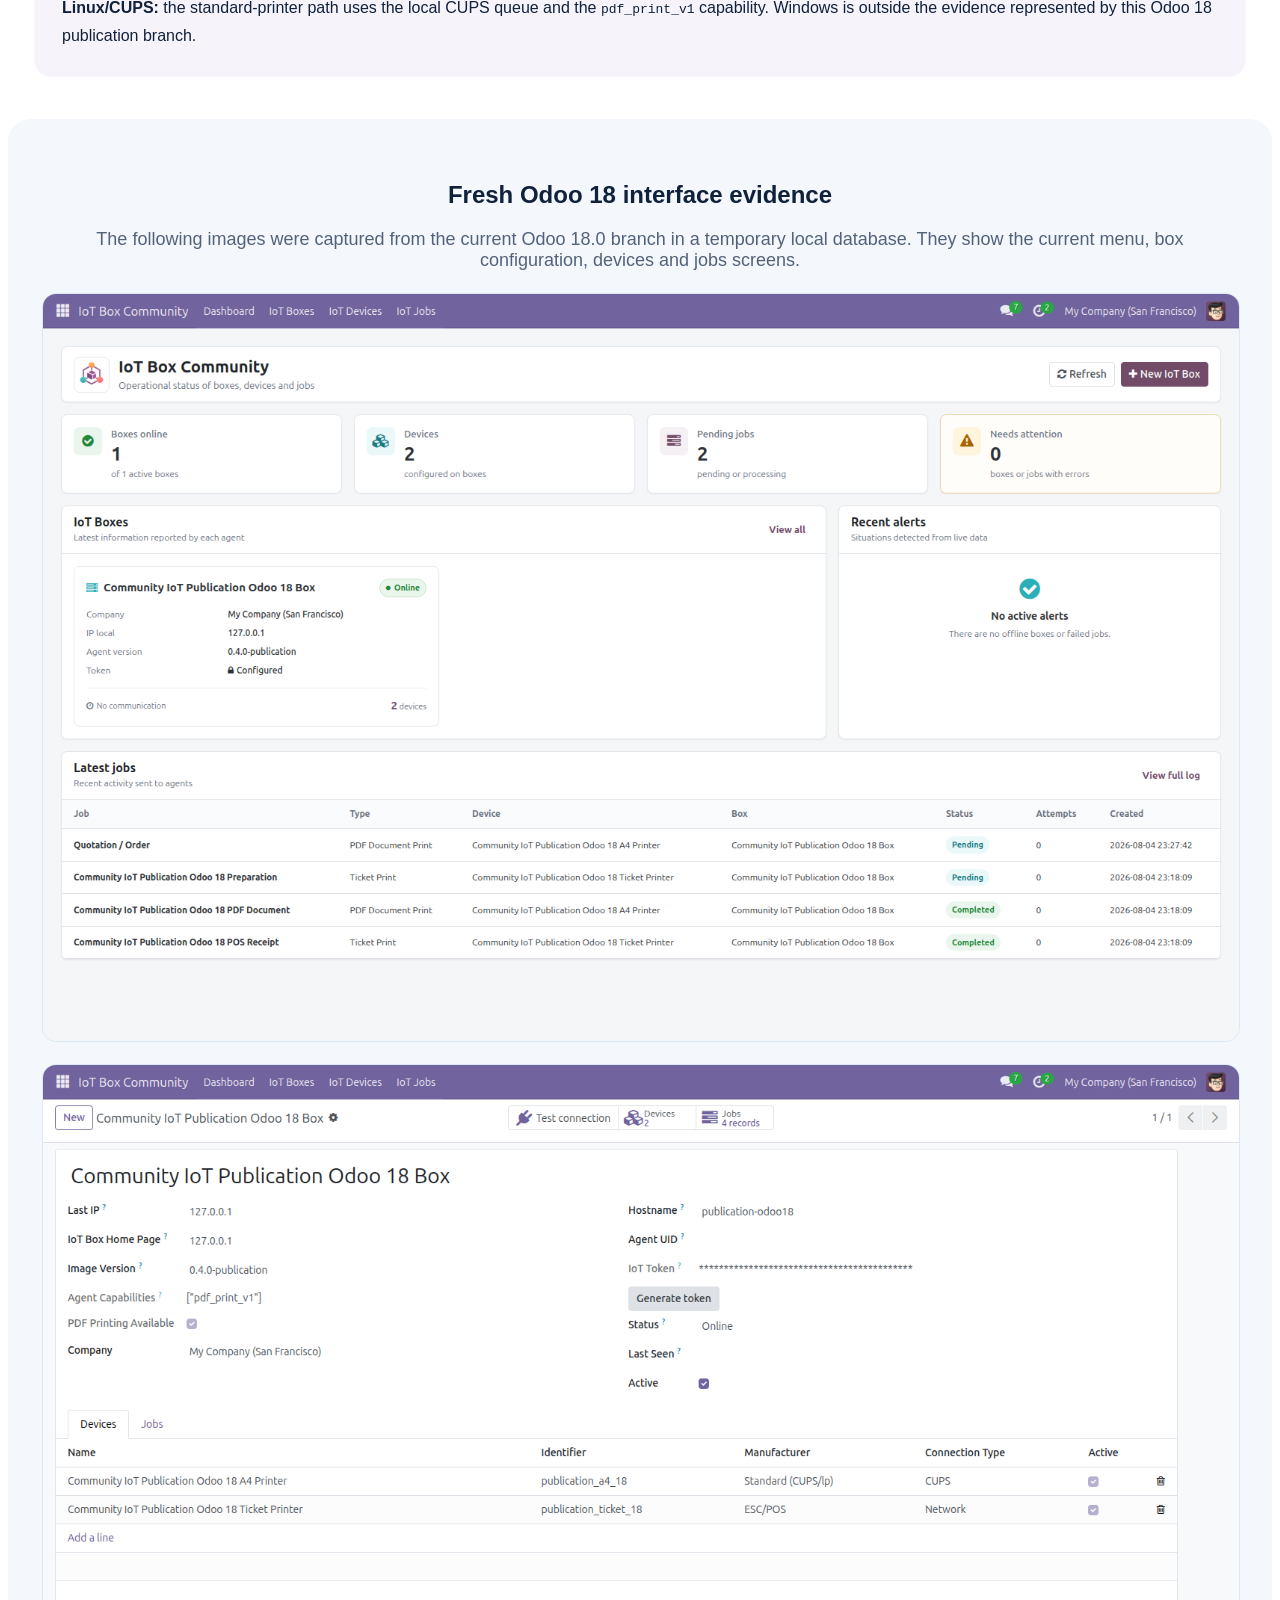
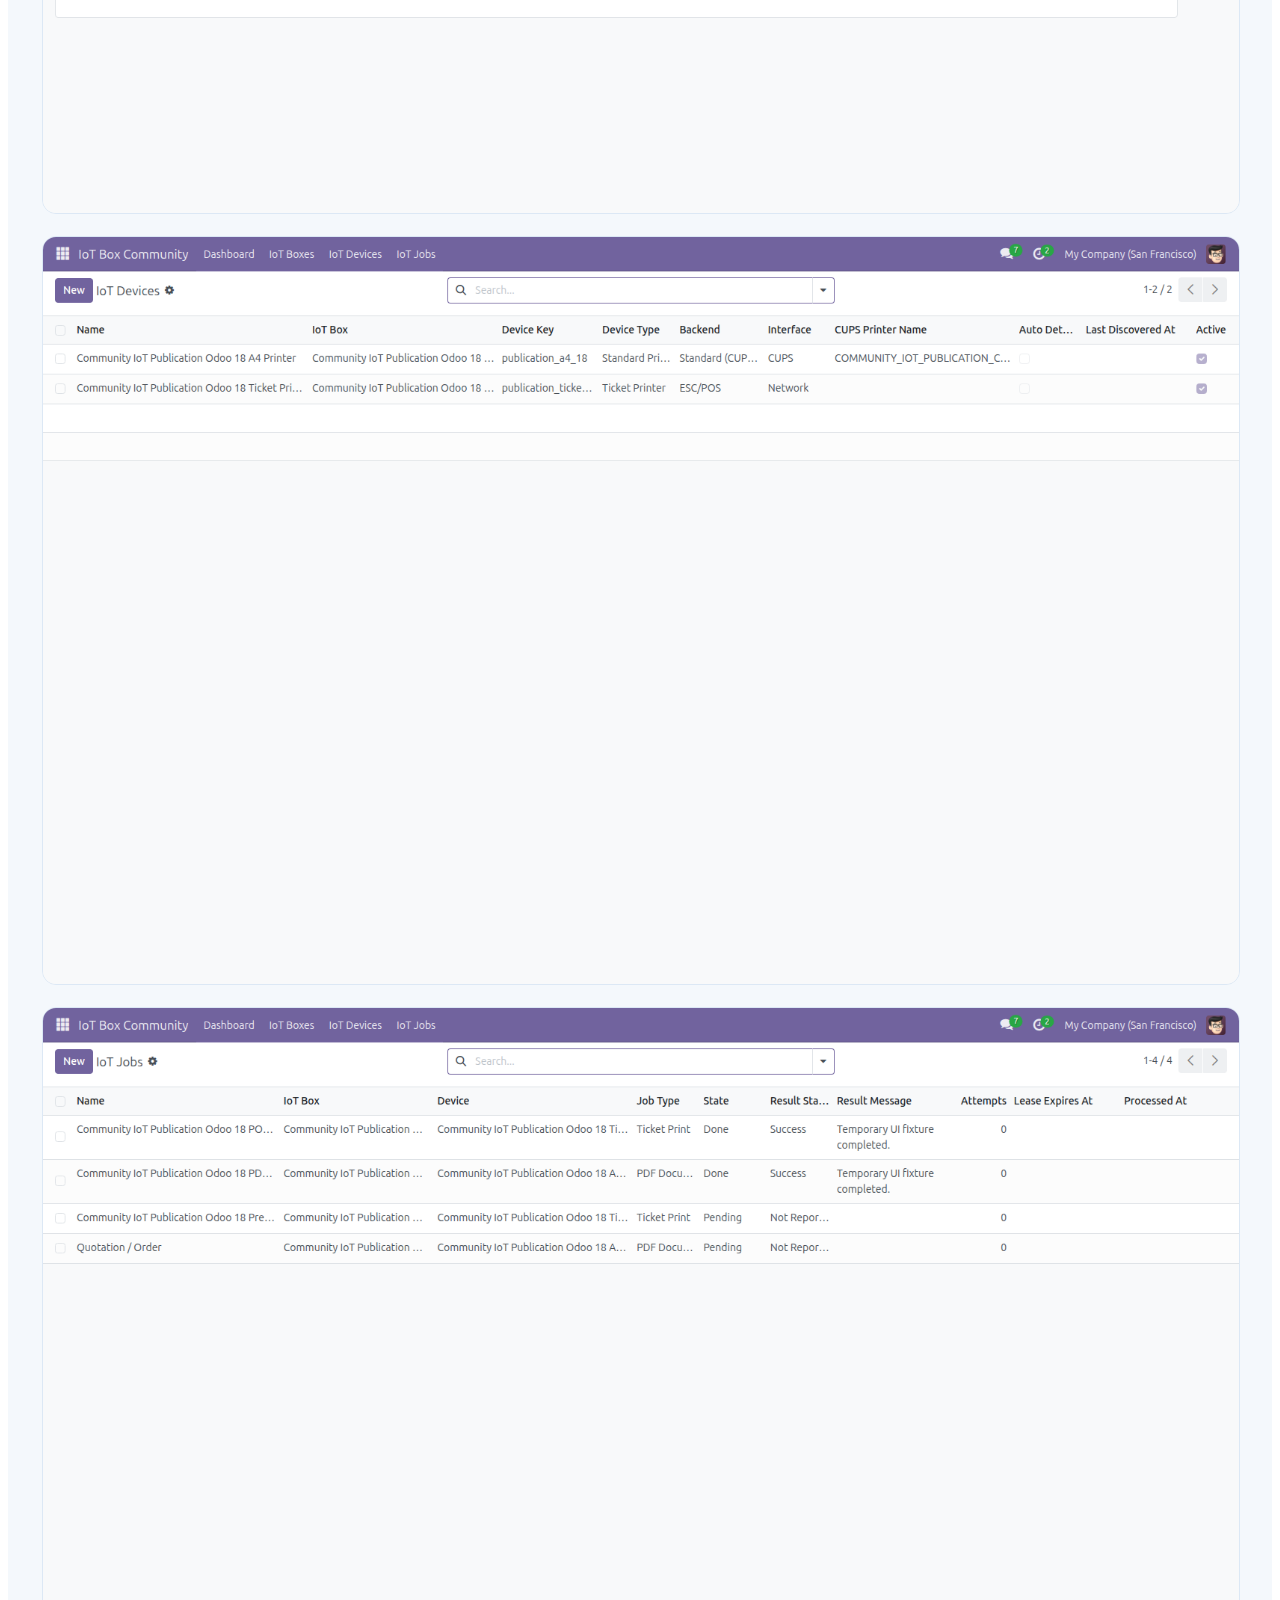
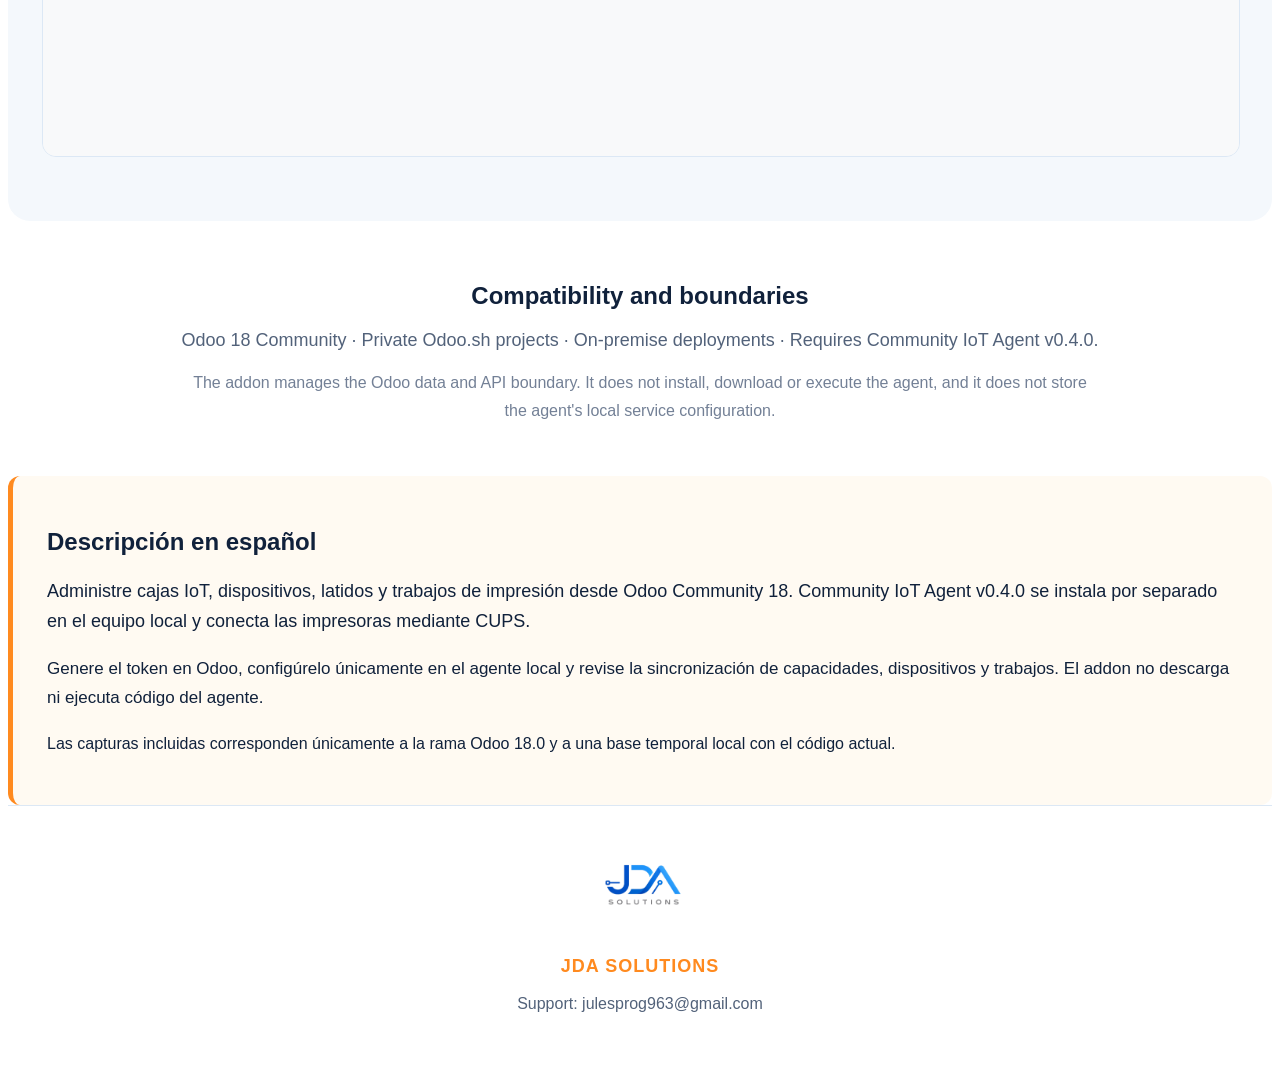
==== commit 2c143d89: "chore(18.0): restore publication specifications" ====
--- a/community_iot_box/static/description/index.html
+++ b/community_iot_box/static/description/index.html
@@ -1,16 +1,16 @@
 <!doctype html>
 <html lang="en">
-<head><meta charset="utf-8"><title>IoT Box Community — Odoo 19</title></head>
+<head><meta charset="utf-8"><title>IoT Box Community — Odoo 18</title></head>
 <body>
 <section class="oe_container" style="font-family:Arial,sans-serif;color:#10213b">
   <div style="border-radius:24px;overflow:hidden;background:#071a3e"><img src="main_screenshot.png" alt="IoT Box Community" style="width:100%;display:block"></div>
   <div style="margin:24px 26px;padding:22px 26px;background:#fff4e8;border-left:6px solid #ff8a1f;border-radius:14px;line-height:1.6"><p style="margin:0;font-size:19px"><strong>Community IoT Agent v0.4.0 is required</strong></p><p style="margin:6px 0 0">This addon is the Odoo-side control center. The agent is installed separately on the local device host and communicates with Odoo using the box token.</p><p lang="es" style="margin:10px 0 0"><strong>Se requiere Community IoT Agent v0.4.0</strong><br/>Este addon es el centro de control en Odoo. El agente se instala por separado en el equipo local y se comunica mediante el token de la caja.</p></div>
-  <div style="padding:42px 34px;text-align:center"><h1>IoT Box Community for Odoo 19</h1><p style="font-size:20px;color:#52627a;max-width:900px;margin:auto">Manage boxes, devices, heartbeats and print jobs from Odoo Community while the separately installed local agent connects to the printers.</p></div>
+  <div style="padding:42px 34px;text-align:center"><h1>IoT Box Community for Odoo 18</h1><p style="font-size:20px;color:#52627a;max-width:900px;margin:auto">Manage boxes, devices, heartbeats and print jobs from Odoo Community while the separately installed local agent connects to the printers.</p></div>
   <div style="display:flex;gap:20px;flex-wrap:wrap;padding:0 26px 42px"><div style="flex:1;min-width:250px;padding:26px;border:1px solid #dce8f5;border-radius:18px"><h3>Boxes and devices</h3><p>Create online boxes, register capabilities and review discovered peripherals.</p></div><div style="flex:1;min-width:250px;padding:26px;border:1px solid #dce8f5;border-radius:18px"><h3>Jobs and status</h3><p>Track pending, completed and failed work with attempts and result status.</p></div><div style="flex:1;min-width:250px;padding:26px;border:1px solid #dce8f5;border-radius:18px"><h3>Separate agent boundary</h3><p>Agent connection settings and secrets remain on the local host; the addon never bundles, downloads or executes agent code.</p></div></div>
-  <div style="padding:0 26px 42px"><h2 style="text-align:center">Agent and device workflow</h2><div style="background:#f7f3fb;border-radius:18px;padding:28px;line-height:1.7"><ol><li><strong>Create the box:</strong> generate a token in Odoo; it remains masked in the interface.</li><li><strong>Install the agent:</strong> run Community IoT Agent v0.4.0 as a separate Linux service or container on the host that can reach the devices.</li><li><strong>Configure locally:</strong> enter the Odoo URL, database and token in the local agent configuration; these secrets stay on the agent host.</li><li><strong>Verify the heartbeat:</strong> Odoo receives status, capability information and device synchronization, then exposes jobs for polling.</li></ol><p style="margin:16px 0 0"><strong>Linux/CUPS:</strong> the standard-printer path uses the local CUPS queue and the <code>pdf_print_v1</code> capability. Windows is outside the evidence represented by this Odoo 19 publication branch.</p></div></div>
-  <div style="background:#f4f8fc;padding:42px 34px;border-radius:22px"><h2 style="text-align:center">Fresh Odoo 19 interface evidence</h2><p style="font-size:18px;text-align:center;color:#52627a">The following images were captured from the current Odoo 19.0 branch in a temporary local database. They show the current menu, box configuration, devices and jobs screens.</p><img src="images/iot_box_menu_odoo19.png" alt="IoT Box Community menu and dashboard in Odoo 19" style="width:100%;display:block;border:1px solid #dce8f5;border-radius:14px;margin:22px 0"><img src="images/iot_box_configuration_odoo19.png" alt="IoT Box configuration in Odoo 19" style="width:100%;display:block;border:1px solid #dce8f5;border-radius:14px;margin:22px 0"><img src="images/iot_box_devices_odoo19.png" alt="IoT devices in Odoo 19" style="width:100%;display:block;border:1px solid #dce8f5;border-radius:14px;margin:22px 0"><img src="images/iot_box_jobs_odoo19.png" alt="IoT jobs in Odoo 19" style="width:100%;display:block;border:1px solid #dce8f5;border-radius:14px;margin:22px 0"></div>
-  <div style="padding:42px 34px;text-align:center"><h2>Compatibility and boundaries</h2><p style="font-size:18px;color:#52627a">Odoo 19 Community · Private Odoo.sh projects · On-premise deployments · Requires Community IoT Agent v0.4.0.</p><p style="font-size:16px;color:#738096;line-height:1.7;max-width:900px;margin:10px auto">The addon manages the Odoo data and API boundary. It does not install, download or execute the agent, and it does not store the agent's local service configuration.</p></div>
-  <div lang="es" style="padding:32px 34px;background:#fffaf2;border-left:5px solid #ff8a1f;border-radius:12px"><h2>Descripción en español</h2><p style="font-size:18px;line-height:1.7">Administre cajas IoT, dispositivos, latidos y trabajos de impresión desde Odoo Community 19. Community IoT Agent v0.4.0 se instala por separado en el equipo local y conecta las impresoras mediante CUPS.</p><p style="font-size:17px;line-height:1.7">Genere el token en Odoo, configúrelo únicamente en el agente local y revise la sincronización de capacidades, dispositivos y trabajos. El addon no descarga ni ejecuta código del agente.</p><p style="font-size:16px;line-height:1.7">Las capturas incluidas corresponden únicamente a la rama Odoo 19.0 y a una base temporal local con el código actual.</p></div>
+  <div style="padding:0 26px 42px"><h2 style="text-align:center">Agent and device workflow</h2><div style="background:#f7f3fb;border-radius:18px;padding:28px;line-height:1.7"><ol><li><strong>Create the box:</strong> generate a token in Odoo; it remains masked in the interface.</li><li><strong>Install the agent:</strong> run Community IoT Agent v0.4.0 as a separate Linux service or container on the host that can reach the devices.</li><li><strong>Configure locally:</strong> enter the Odoo URL, database and token in the local agent configuration; these secrets stay on the agent host.</li><li><strong>Verify the heartbeat:</strong> Odoo receives status, capability information and device synchronization, then exposes jobs for polling.</li></ol><p style="margin:16px 0 0"><strong>Linux/CUPS:</strong> the standard-printer path uses the local CUPS queue and the <code>pdf_print_v1</code> capability. Windows is outside the evidence represented by this Odoo 18 publication branch.</p></div></div>
+  <div style="background:#f4f8fc;padding:42px 34px;border-radius:22px"><h2 style="text-align:center">Fresh Odoo 18 interface evidence</h2><p style="font-size:18px;text-align:center;color:#52627a">The following images were captured from the current Odoo 18.0 branch in a temporary local database. They show the current menu, box configuration, devices and jobs screens.</p><img src="images/iot_box_menu_odoo18.png" alt="IoT Box Community menu and dashboard in Odoo 18" style="width:100%;display:block;border:1px solid #dce8f5;border-radius:14px;margin:22px 0"><img src="images/iot_box_configuration_odoo18.png" alt="IoT Box configuration in Odoo 18" style="width:100%;display:block;border:1px solid #dce8f5;border-radius:14px;margin:22px 0"><img src="images/iot_box_devices_odoo18.png" alt="IoT devices in Odoo 18" style="width:100%;display:block;border:1px solid #dce8f5;border-radius:14px;margin:22px 0"><img src="images/iot_box_jobs_odoo18.png" alt="IoT jobs in Odoo 18" style="width:100%;display:block;border:1px solid #dce8f5;border-radius:14px;margin:22px 0"></div>
+  <div style="padding:42px 34px;text-align:center"><h2>Compatibility and boundaries</h2><p style="font-size:18px;color:#52627a">Odoo 18 Community · Private Odoo.sh projects · On-premise deployments · Requires Community IoT Agent v0.4.0.</p><p style="font-size:16px;color:#738096;line-height:1.7;max-width:900px;margin:10px auto">The addon manages the Odoo data and API boundary. It does not install, download or execute the agent, and it does not store the agent's local service configuration.</p></div>
+  <div lang="es" style="padding:32px 34px;background:#fffaf2;border-left:5px solid #ff8a1f;border-radius:12px"><h2>Descripción en español</h2><p style="font-size:18px;line-height:1.7">Administre cajas IoT, dispositivos, latidos y trabajos de impresión desde Odoo Community 18. Community IoT Agent v0.4.0 se instala por separado en el equipo local y conecta las impresoras mediante CUPS.</p><p style="font-size:17px;line-height:1.7">Genere el token en Odoo, configúrelo únicamente en el agente local y revise la sincronización de capacidades, dispositivos y trabajos. El addon no descarga ni ejecuta código del agente.</p><p style="font-size:16px;line-height:1.7">Las capturas incluidas corresponden únicamente a la rama Odoo 18.0 y a una base temporal local con el código actual.</p></div>
   <footer style="padding:34px;text-align:center;border-top:1px solid #dce8f5"><img src="images/jda-solutions-logo.png" alt="JDA SOLUTIONS" style="width:94px"><p style="font-size:18px;color:#ff8a1f;font-weight:bold;letter-spacing:1px">JDA SOLUTIONS</p><p style="color:#52627a">Support: julesprog963@gmail.com</p></footer>
 </section>
 </body>
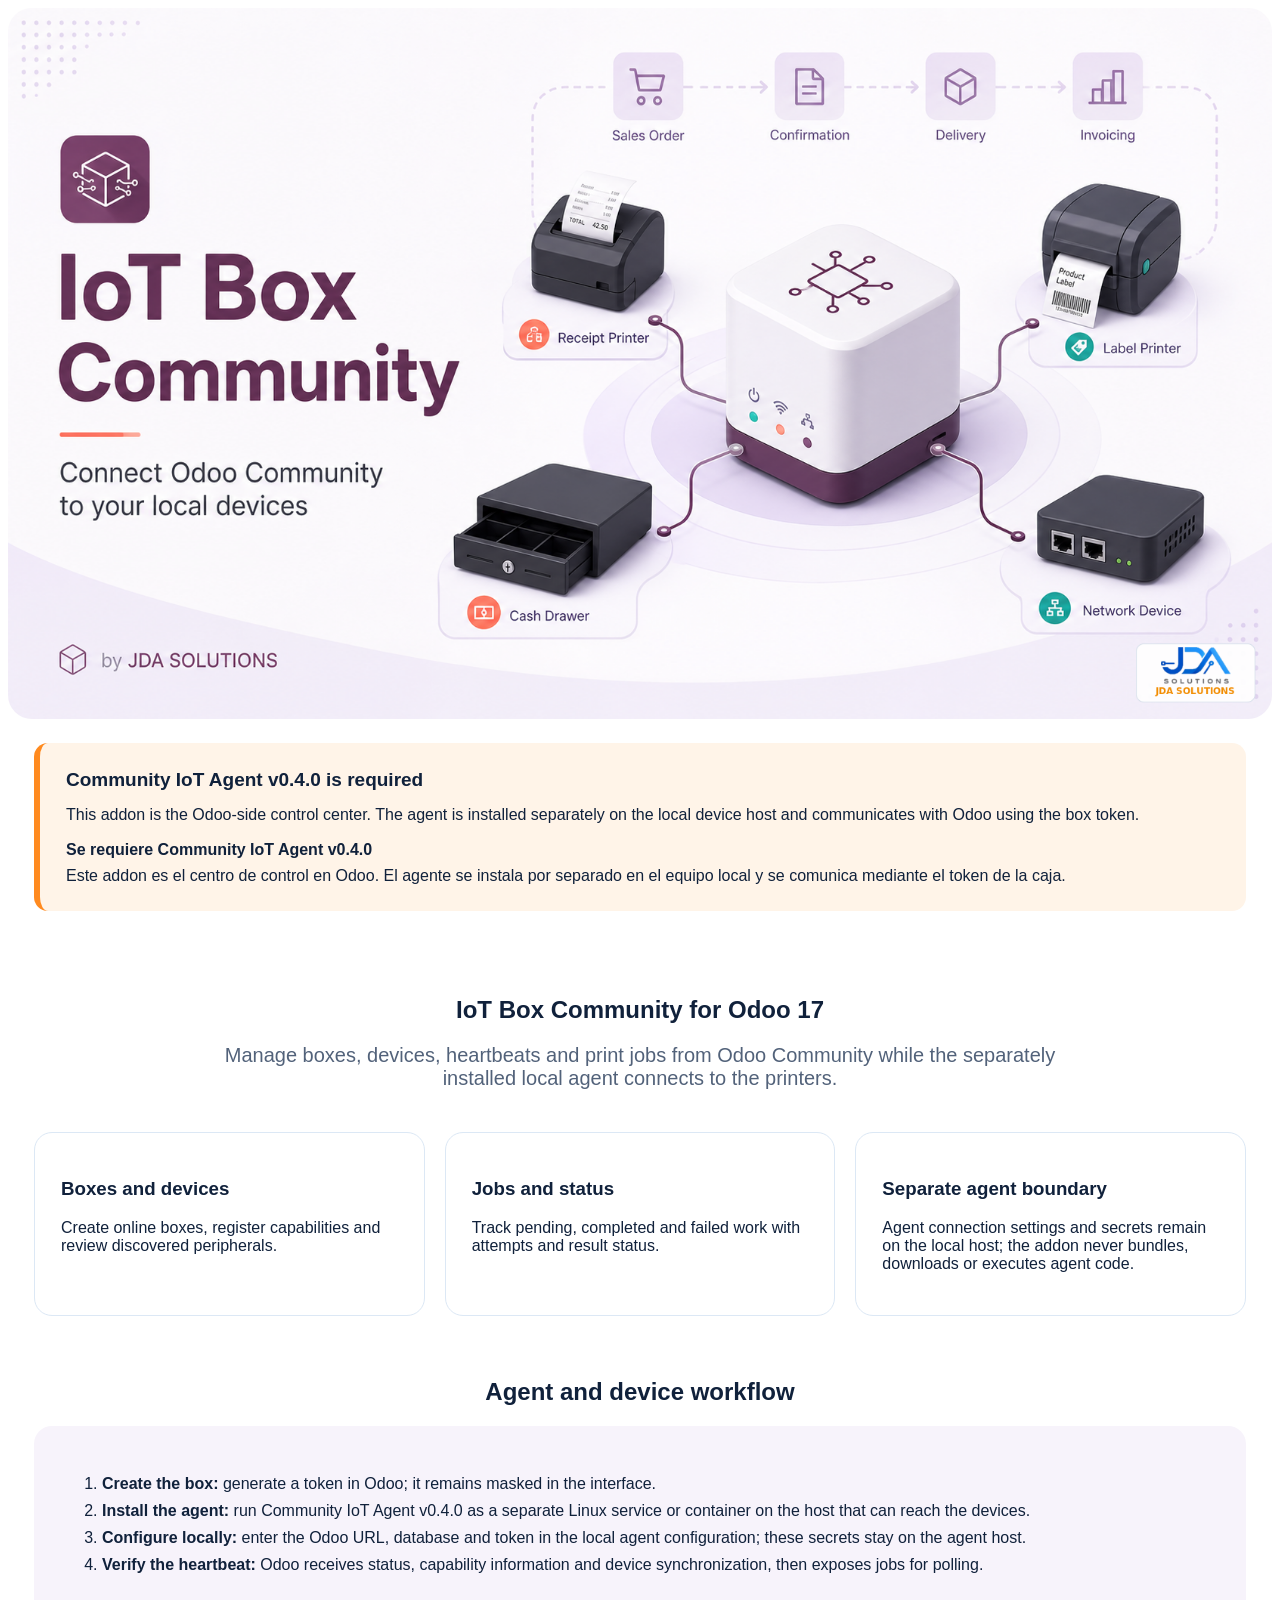
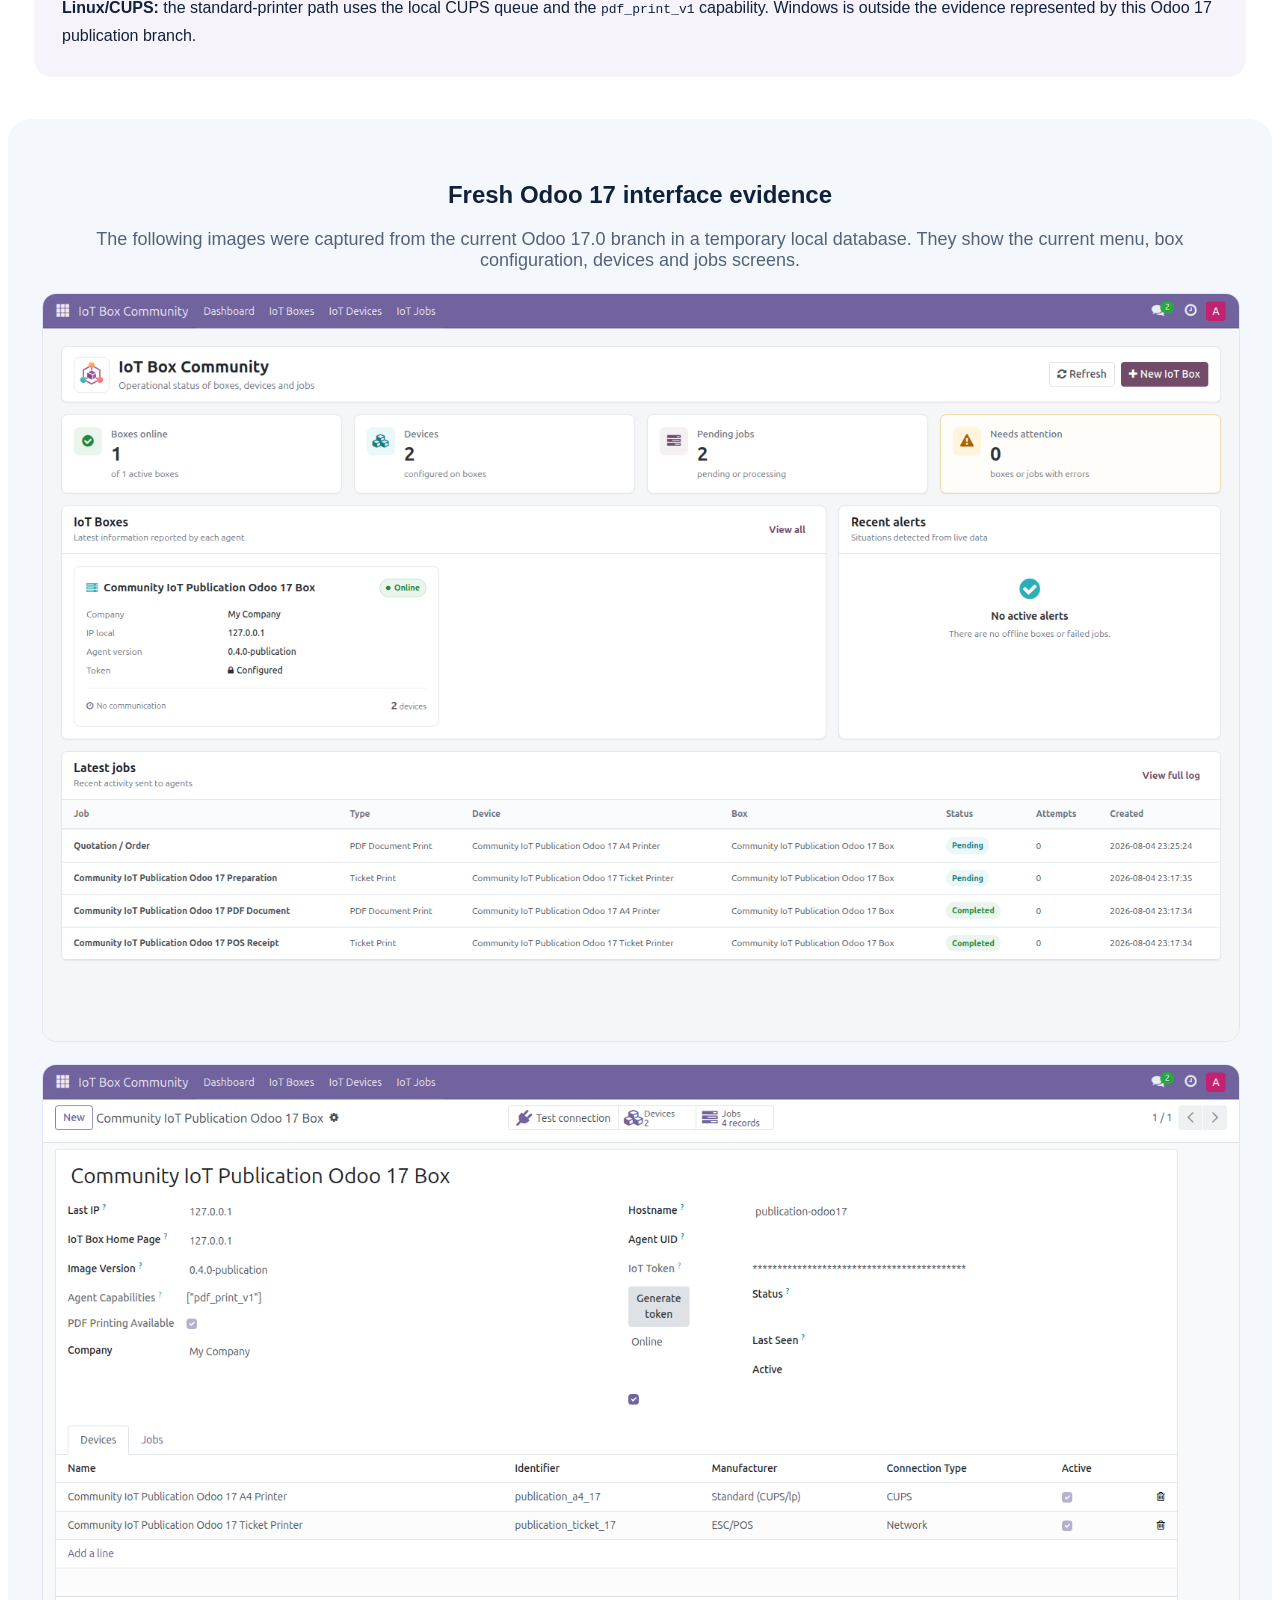
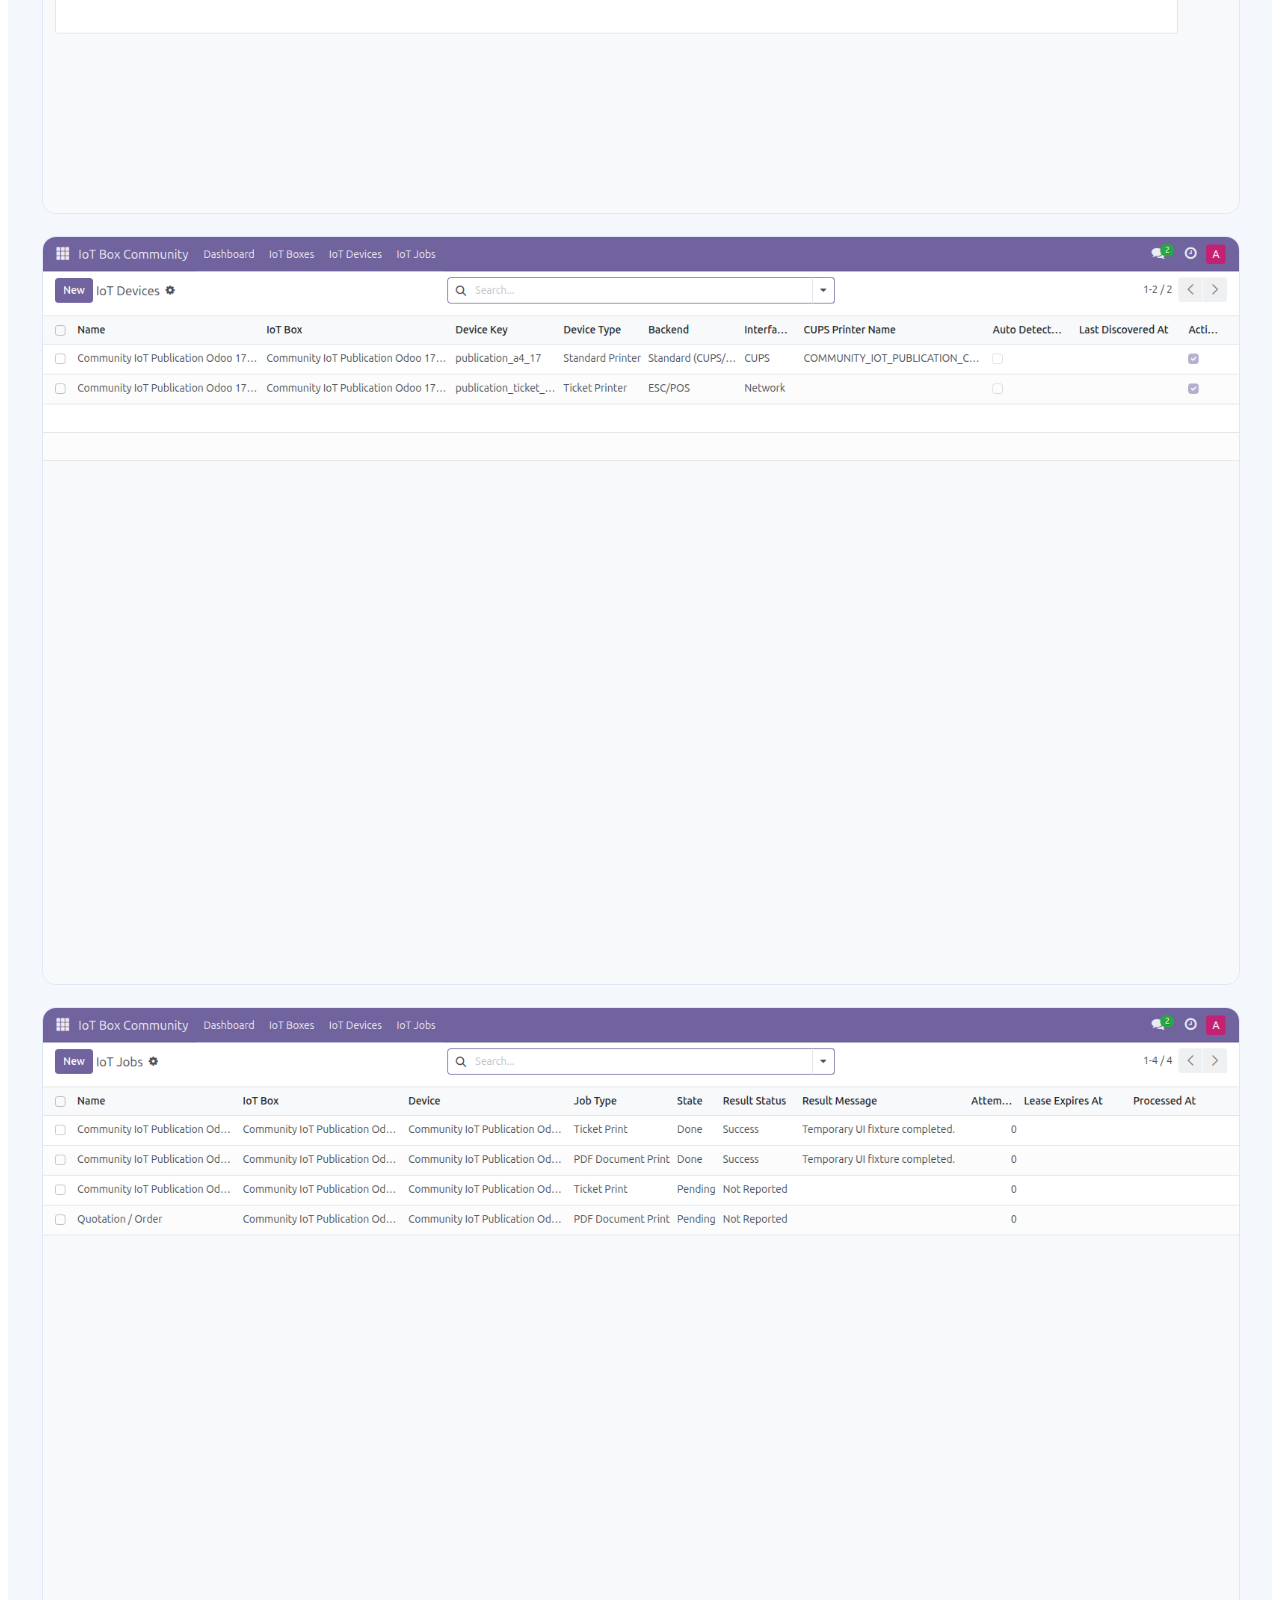
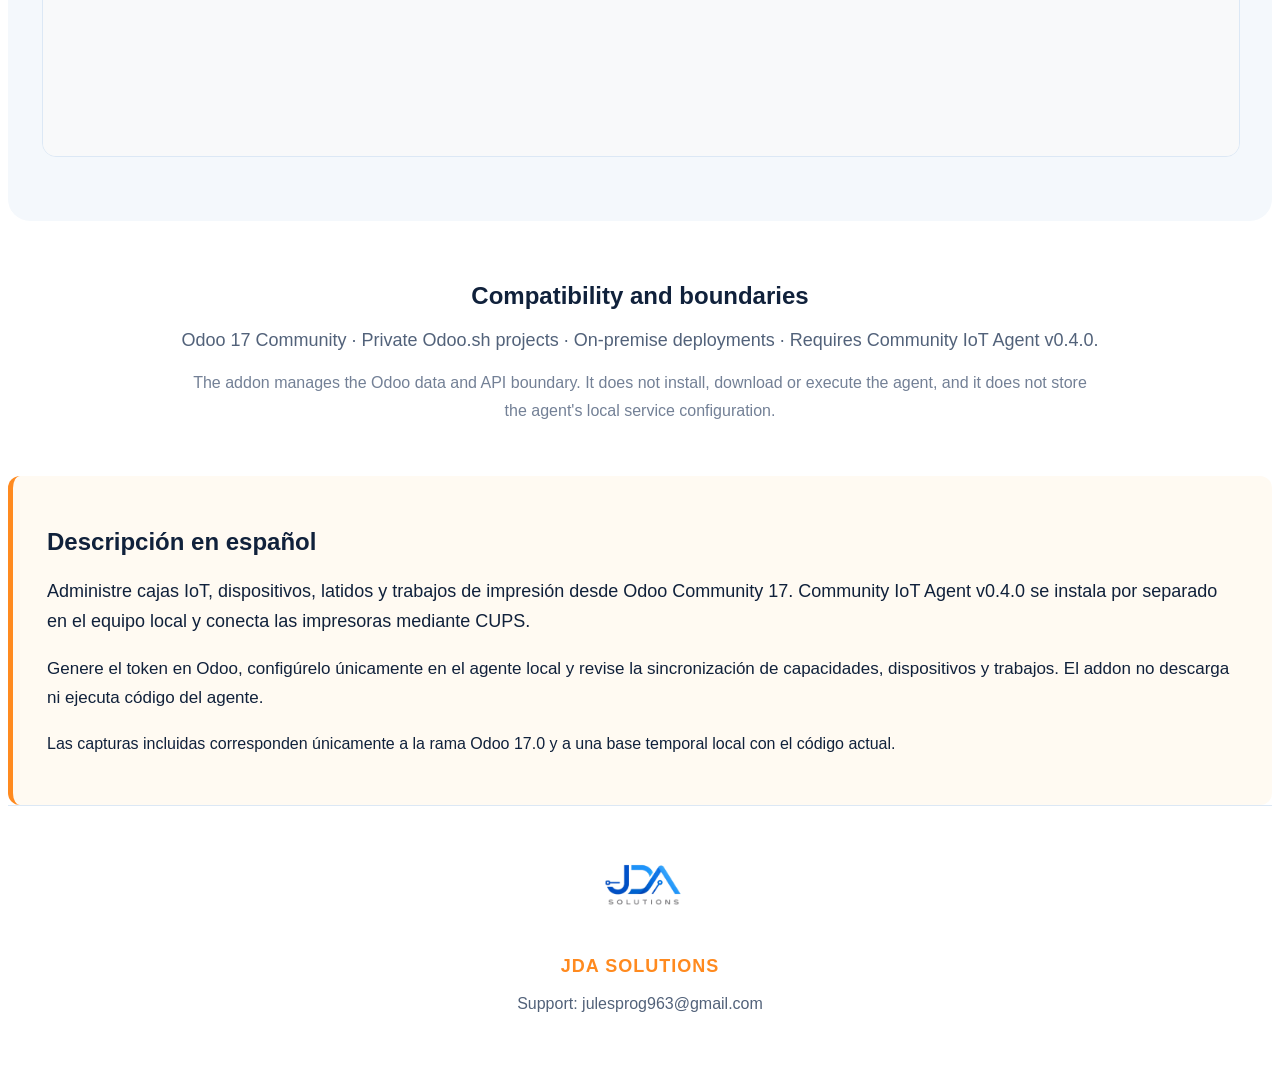
==== commit b6e968cb: "chore(17.0): restore publication specifications" ====
--- a/community_iot_box/static/description/index.html
+++ b/community_iot_box/static/description/index.html
@@ -1,16 +1,16 @@
 <!doctype html>
 <html lang="en">
-<head><meta charset="utf-8"><title>IoT Box Community — Odoo 18</title></head>
+<head><meta charset="utf-8"><title>IoT Box Community — Odoo 17</title></head>
 <body>
 <section class="oe_container" style="font-family:Arial,sans-serif;color:#10213b">
   <div style="border-radius:24px;overflow:hidden;background:#071a3e"><img src="main_screenshot.png" alt="IoT Box Community" style="width:100%;display:block"></div>
   <div style="margin:24px 26px;padding:22px 26px;background:#fff4e8;border-left:6px solid #ff8a1f;border-radius:14px;line-height:1.6"><p style="margin:0;font-size:19px"><strong>Community IoT Agent v0.4.0 is required</strong></p><p style="margin:6px 0 0">This addon is the Odoo-side control center. The agent is installed separately on the local device host and communicates with Odoo using the box token.</p><p lang="es" style="margin:10px 0 0"><strong>Se requiere Community IoT Agent v0.4.0</strong><br/>Este addon es el centro de control en Odoo. El agente se instala por separado en el equipo local y se comunica mediante el token de la caja.</p></div>
-  <div style="padding:42px 34px;text-align:center"><h1>IoT Box Community for Odoo 18</h1><p style="font-size:20px;color:#52627a;max-width:900px;margin:auto">Manage boxes, devices, heartbeats and print jobs from Odoo Community while the separately installed local agent connects to the printers.</p></div>
+  <div style="padding:42px 34px;text-align:center"><h1>IoT Box Community for Odoo 17</h1><p style="font-size:20px;color:#52627a;max-width:900px;margin:auto">Manage boxes, devices, heartbeats and print jobs from Odoo Community while the separately installed local agent connects to the printers.</p></div>
   <div style="display:flex;gap:20px;flex-wrap:wrap;padding:0 26px 42px"><div style="flex:1;min-width:250px;padding:26px;border:1px solid #dce8f5;border-radius:18px"><h3>Boxes and devices</h3><p>Create online boxes, register capabilities and review discovered peripherals.</p></div><div style="flex:1;min-width:250px;padding:26px;border:1px solid #dce8f5;border-radius:18px"><h3>Jobs and status</h3><p>Track pending, completed and failed work with attempts and result status.</p></div><div style="flex:1;min-width:250px;padding:26px;border:1px solid #dce8f5;border-radius:18px"><h3>Separate agent boundary</h3><p>Agent connection settings and secrets remain on the local host; the addon never bundles, downloads or executes agent code.</p></div></div>
-  <div style="padding:0 26px 42px"><h2 style="text-align:center">Agent and device workflow</h2><div style="background:#f7f3fb;border-radius:18px;padding:28px;line-height:1.7"><ol><li><strong>Create the box:</strong> generate a token in Odoo; it remains masked in the interface.</li><li><strong>Install the agent:</strong> run Community IoT Agent v0.4.0 as a separate Linux service or container on the host that can reach the devices.</li><li><strong>Configure locally:</strong> enter the Odoo URL, database and token in the local agent configuration; these secrets stay on the agent host.</li><li><strong>Verify the heartbeat:</strong> Odoo receives status, capability information and device synchronization, then exposes jobs for polling.</li></ol><p style="margin:16px 0 0"><strong>Linux/CUPS:</strong> the standard-printer path uses the local CUPS queue and the <code>pdf_print_v1</code> capability. Windows is outside the evidence represented by this Odoo 18 publication branch.</p></div></div>
-  <div style="background:#f4f8fc;padding:42px 34px;border-radius:22px"><h2 style="text-align:center">Fresh Odoo 18 interface evidence</h2><p style="font-size:18px;text-align:center;color:#52627a">The following images were captured from the current Odoo 18.0 branch in a temporary local database. They show the current menu, box configuration, devices and jobs screens.</p><img src="images/iot_box_menu_odoo18.png" alt="IoT Box Community menu and dashboard in Odoo 18" style="width:100%;display:block;border:1px solid #dce8f5;border-radius:14px;margin:22px 0"><img src="images/iot_box_configuration_odoo18.png" alt="IoT Box configuration in Odoo 18" style="width:100%;display:block;border:1px solid #dce8f5;border-radius:14px;margin:22px 0"><img src="images/iot_box_devices_odoo18.png" alt="IoT devices in Odoo 18" style="width:100%;display:block;border:1px solid #dce8f5;border-radius:14px;margin:22px 0"><img src="images/iot_box_jobs_odoo18.png" alt="IoT jobs in Odoo 18" style="width:100%;display:block;border:1px solid #dce8f5;border-radius:14px;margin:22px 0"></div>
-  <div style="padding:42px 34px;text-align:center"><h2>Compatibility and boundaries</h2><p style="font-size:18px;color:#52627a">Odoo 18 Community · Private Odoo.sh projects · On-premise deployments · Requires Community IoT Agent v0.4.0.</p><p style="font-size:16px;color:#738096;line-height:1.7;max-width:900px;margin:10px auto">The addon manages the Odoo data and API boundary. It does not install, download or execute the agent, and it does not store the agent's local service configuration.</p></div>
-  <div lang="es" style="padding:32px 34px;background:#fffaf2;border-left:5px solid #ff8a1f;border-radius:12px"><h2>Descripción en español</h2><p style="font-size:18px;line-height:1.7">Administre cajas IoT, dispositivos, latidos y trabajos de impresión desde Odoo Community 18. Community IoT Agent v0.4.0 se instala por separado en el equipo local y conecta las impresoras mediante CUPS.</p><p style="font-size:17px;line-height:1.7">Genere el token en Odoo, configúrelo únicamente en el agente local y revise la sincronización de capacidades, dispositivos y trabajos. El addon no descarga ni ejecuta código del agente.</p><p style="font-size:16px;line-height:1.7">Las capturas incluidas corresponden únicamente a la rama Odoo 18.0 y a una base temporal local con el código actual.</p></div>
+  <div style="padding:0 26px 42px"><h2 style="text-align:center">Agent and device workflow</h2><div style="background:#f7f3fb;border-radius:18px;padding:28px;line-height:1.7"><ol><li><strong>Create the box:</strong> generate a token in Odoo; it remains masked in the interface.</li><li><strong>Install the agent:</strong> run Community IoT Agent v0.4.0 as a separate Linux service or container on the host that can reach the devices.</li><li><strong>Configure locally:</strong> enter the Odoo URL, database and token in the local agent configuration; these secrets stay on the agent host.</li><li><strong>Verify the heartbeat:</strong> Odoo receives status, capability information and device synchronization, then exposes jobs for polling.</li></ol><p style="margin:16px 0 0"><strong>Linux/CUPS:</strong> the standard-printer path uses the local CUPS queue and the <code>pdf_print_v1</code> capability. Windows is outside the evidence represented by this Odoo 17 publication branch.</p></div></div>
+  <div style="background:#f4f8fc;padding:42px 34px;border-radius:22px"><h2 style="text-align:center">Fresh Odoo 17 interface evidence</h2><p style="font-size:18px;text-align:center;color:#52627a">The following images were captured from the current Odoo 17.0 branch in a temporary local database. They show the current menu, box configuration, devices and jobs screens.</p><img src="images/iot_box_menu_odoo17.png" alt="IoT Box Community menu and dashboard in Odoo 17" style="width:100%;display:block;border:1px solid #dce8f5;border-radius:14px;margin:22px 0"><img src="images/iot_box_configuration_odoo17.png" alt="IoT Box configuration in Odoo 17" style="width:100%;display:block;border:1px solid #dce8f5;border-radius:14px;margin:22px 0"><img src="images/iot_box_devices_odoo17.png" alt="IoT devices in Odoo 17" style="width:100%;display:block;border:1px solid #dce8f5;border-radius:14px;margin:22px 0"><img src="images/iot_box_jobs_odoo17.png" alt="IoT jobs in Odoo 17" style="width:100%;display:block;border:1px solid #dce8f5;border-radius:14px;margin:22px 0"></div>
+  <div style="padding:42px 34px;text-align:center"><h2>Compatibility and boundaries</h2><p style="font-size:18px;color:#52627a">Odoo 17 Community · Private Odoo.sh projects · On-premise deployments · Requires Community IoT Agent v0.4.0.</p><p style="font-size:16px;color:#738096;line-height:1.7;max-width:900px;margin:10px auto">The addon manages the Odoo data and API boundary. It does not install, download or execute the agent, and it does not store the agent's local service configuration.</p></div>
+  <div lang="es" style="padding:32px 34px;background:#fffaf2;border-left:5px solid #ff8a1f;border-radius:12px"><h2>Descripción en español</h2><p style="font-size:18px;line-height:1.7">Administre cajas IoT, dispositivos, latidos y trabajos de impresión desde Odoo Community 17. Community IoT Agent v0.4.0 se instala por separado en el equipo local y conecta las impresoras mediante CUPS.</p><p style="font-size:17px;line-height:1.7">Genere el token en Odoo, configúrelo únicamente en el agente local y revise la sincronización de capacidades, dispositivos y trabajos. El addon no descarga ni ejecuta código del agente.</p><p style="font-size:16px;line-height:1.7">Las capturas incluidas corresponden únicamente a la rama Odoo 17.0 y a una base temporal local con el código actual.</p></div>
   <footer style="padding:34px;text-align:center;border-top:1px solid #dce8f5"><img src="images/jda-solutions-logo.png" alt="JDA SOLUTIONS" style="width:94px"><p style="font-size:18px;color:#ff8a1f;font-weight:bold;letter-spacing:1px">JDA SOLUTIONS</p><p style="color:#52627a">Support: julesprog963@gmail.com</p></footer>
 </section>
 </body>
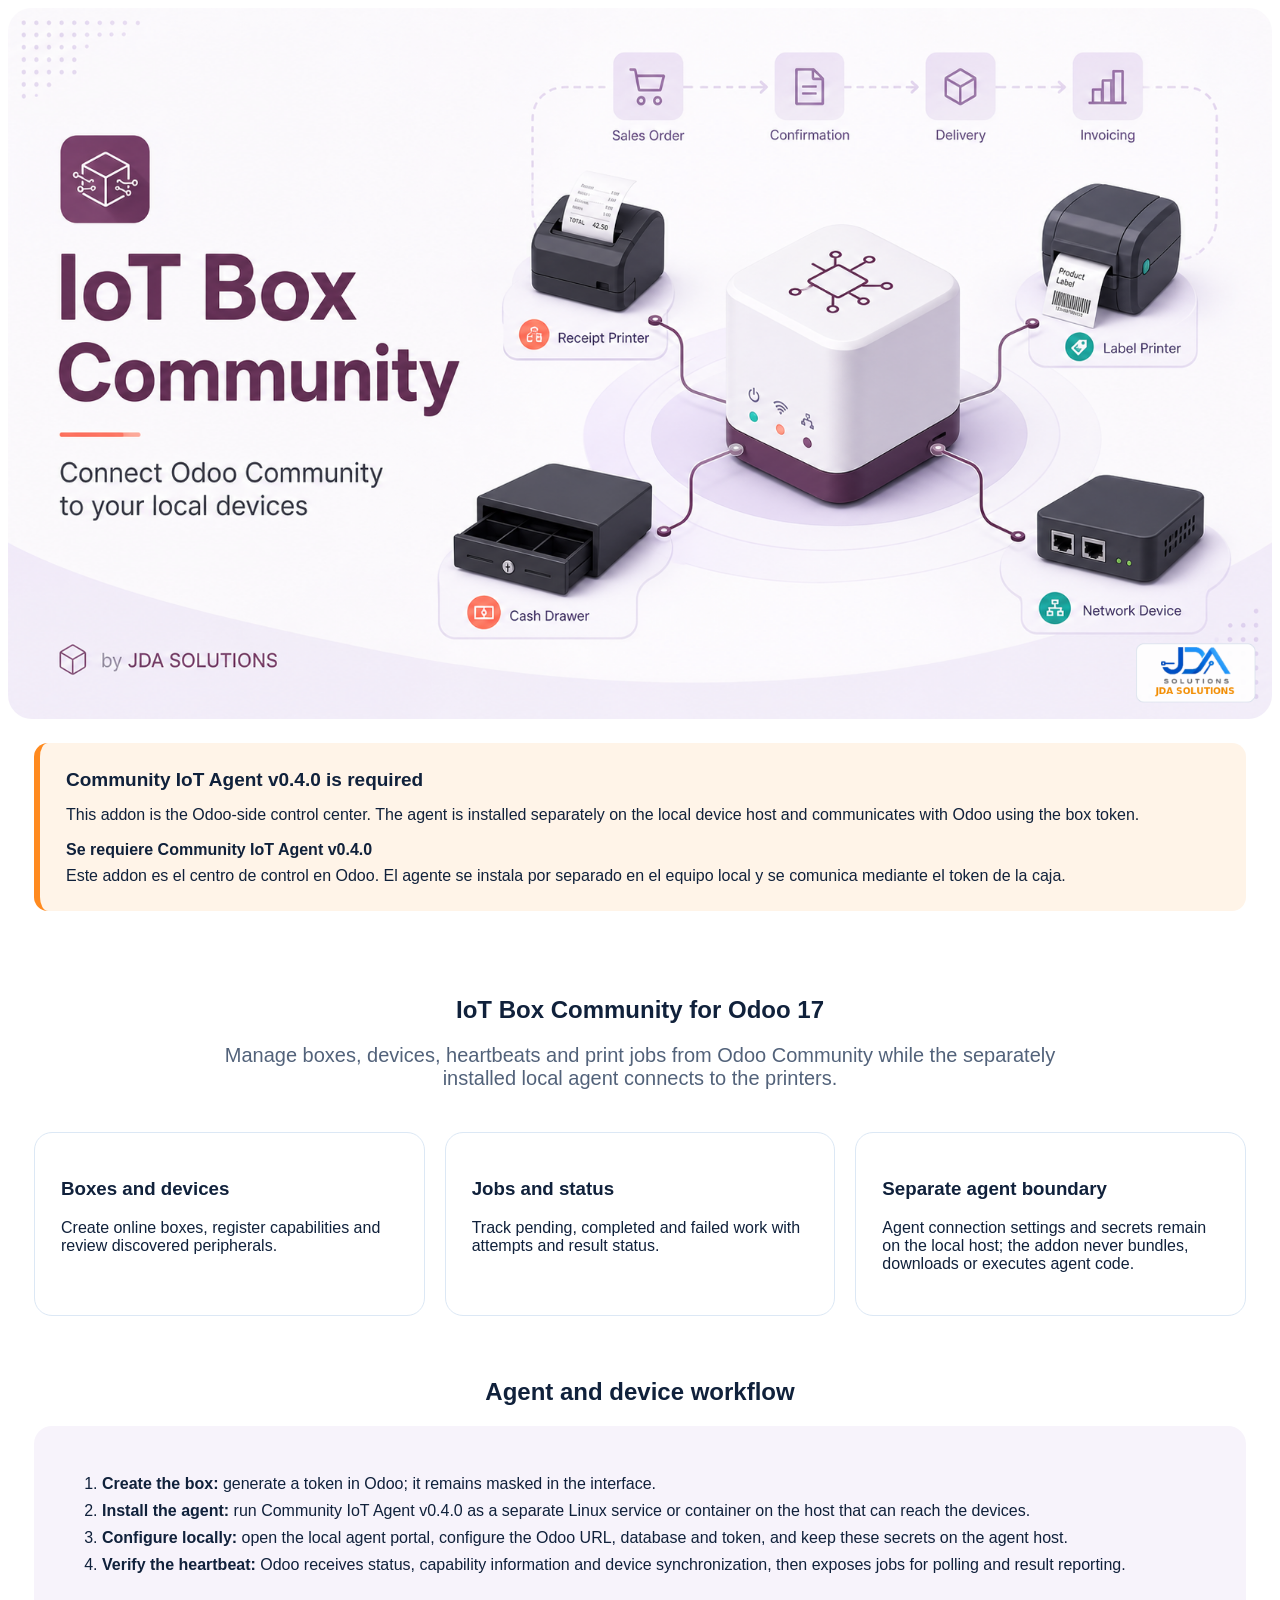
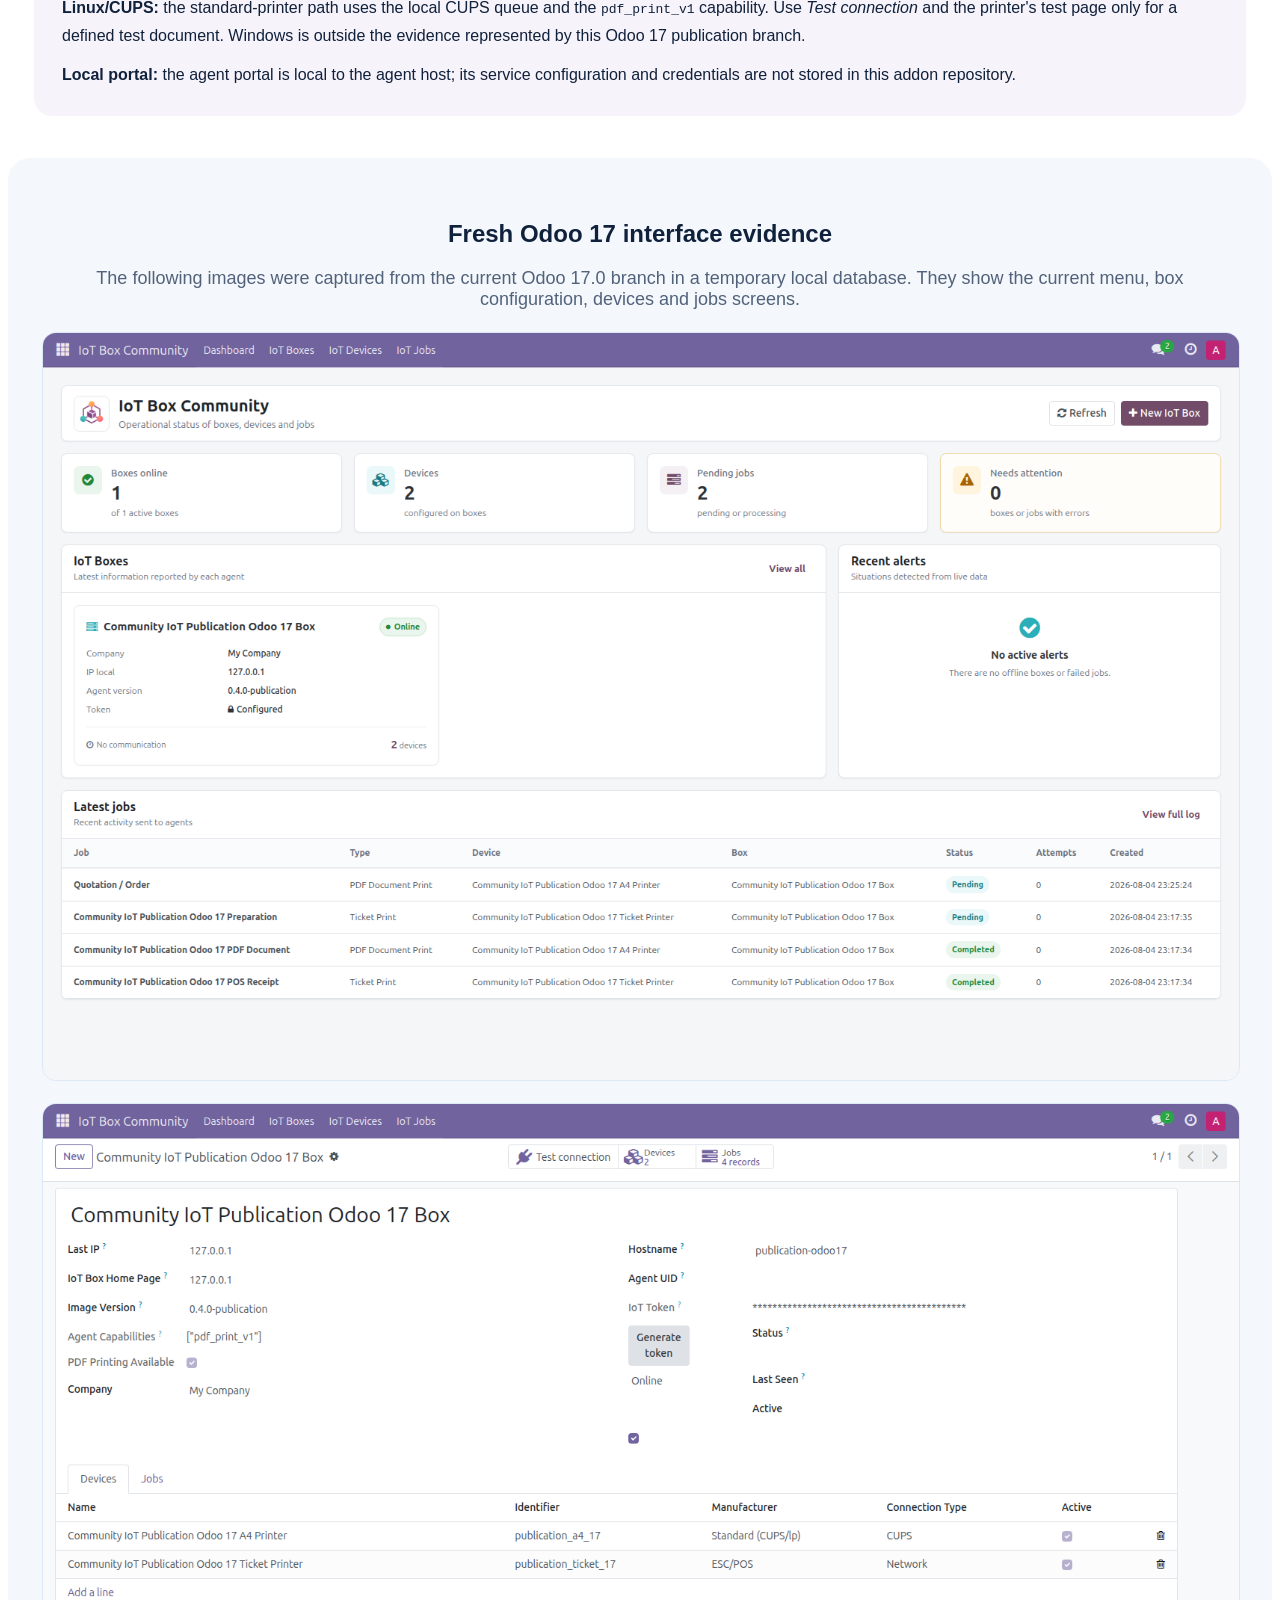
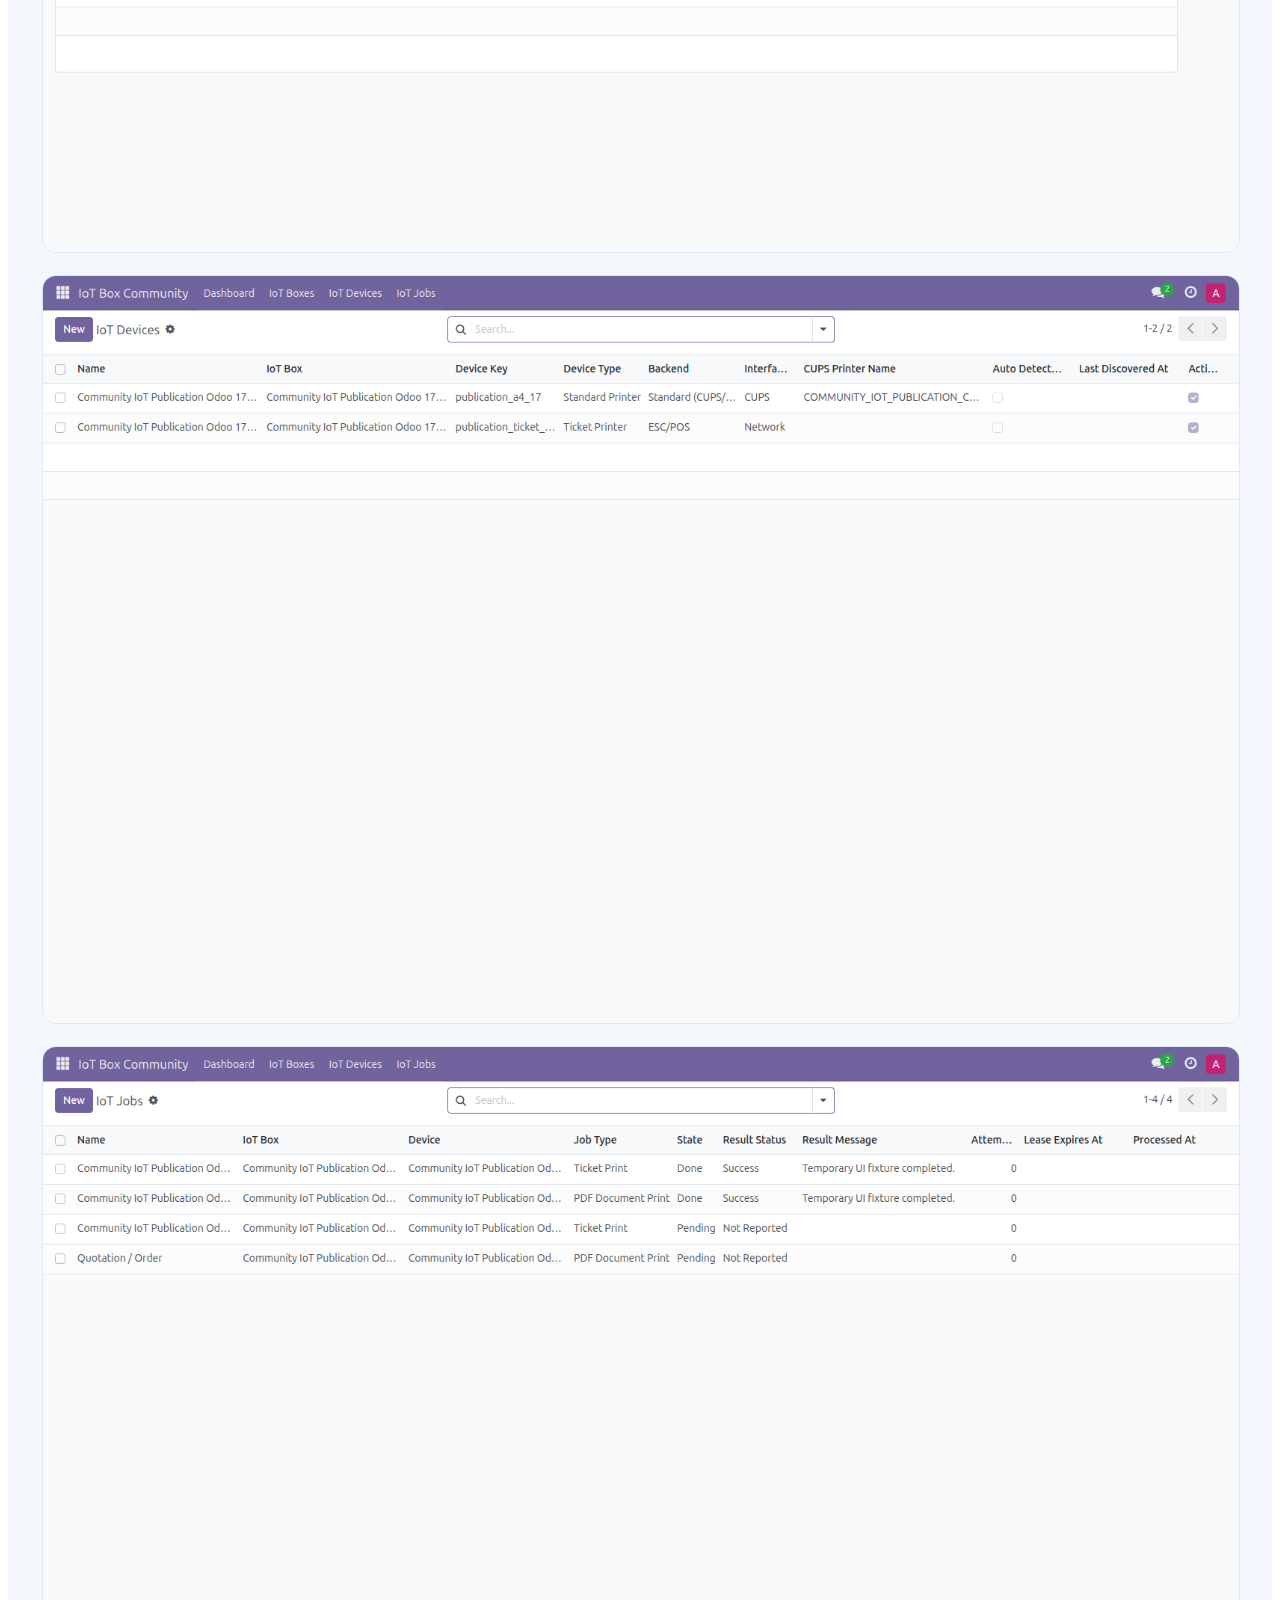
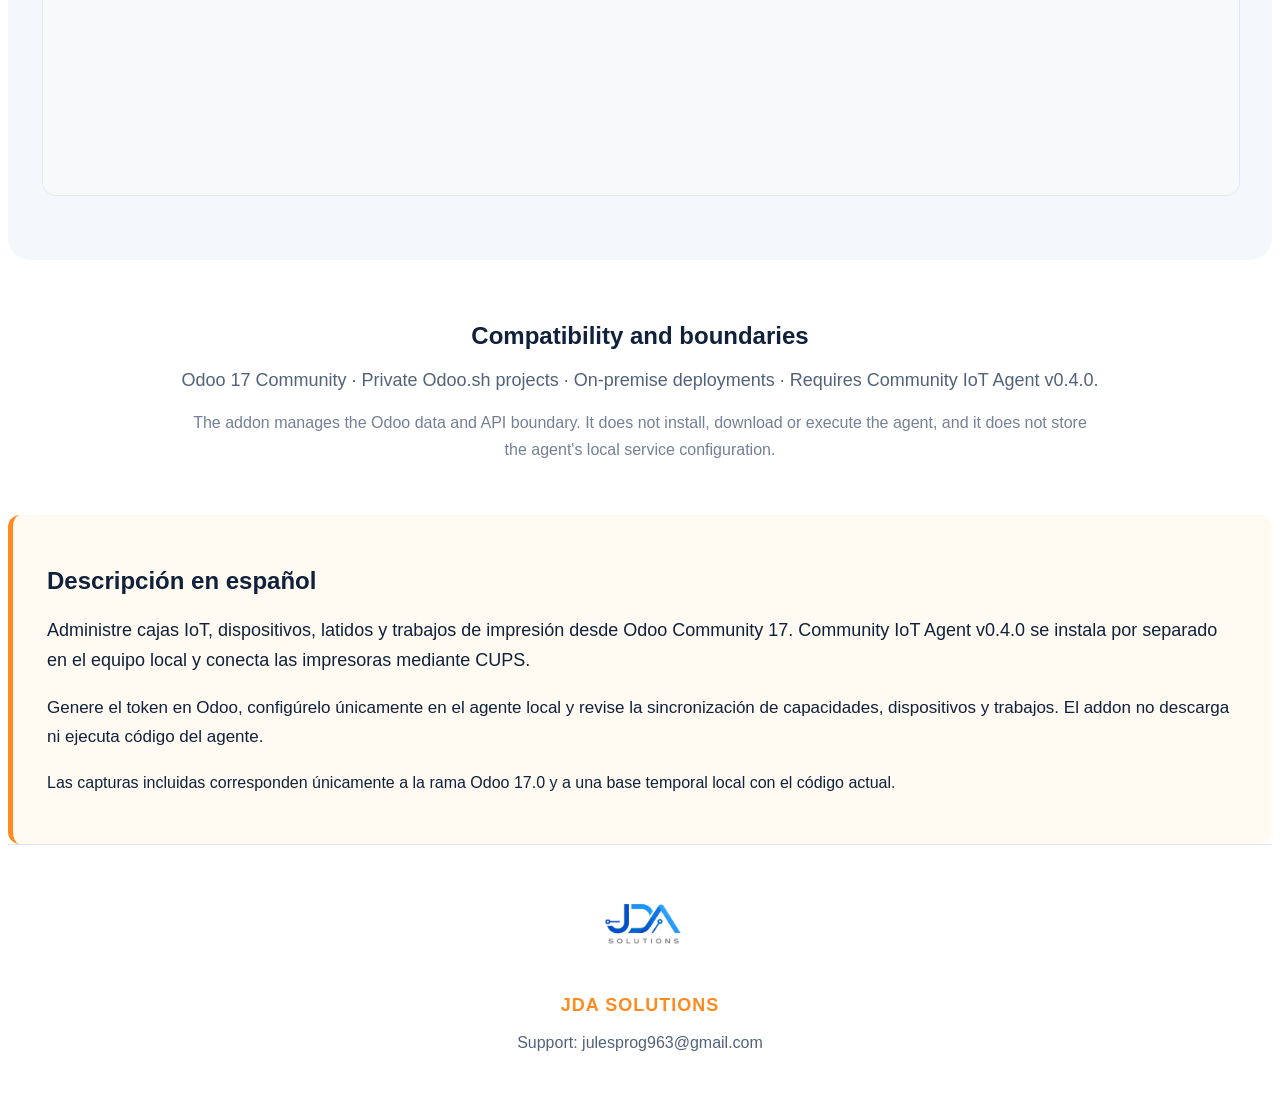
==== commit 7f5b88fe: "docs(17.0): restore agent workflow details" ====
--- a/community_iot_box/static/description/index.html
+++ b/community_iot_box/static/description/index.html
@@ -7,7 +7,7 @@
   <div style="margin:24px 26px;padding:22px 26px;background:#fff4e8;border-left:6px solid #ff8a1f;border-radius:14px;line-height:1.6"><p style="margin:0;font-size:19px"><strong>Community IoT Agent v0.4.0 is required</strong></p><p style="margin:6px 0 0">This addon is the Odoo-side control center. The agent is installed separately on the local device host and communicates with Odoo using the box token.</p><p lang="es" style="margin:10px 0 0"><strong>Se requiere Community IoT Agent v0.4.0</strong><br/>Este addon es el centro de control en Odoo. El agente se instala por separado en el equipo local y se comunica mediante el token de la caja.</p></div>
   <div style="padding:42px 34px;text-align:center"><h1>IoT Box Community for Odoo 17</h1><p style="font-size:20px;color:#52627a;max-width:900px;margin:auto">Manage boxes, devices, heartbeats and print jobs from Odoo Community while the separately installed local agent connects to the printers.</p></div>
   <div style="display:flex;gap:20px;flex-wrap:wrap;padding:0 26px 42px"><div style="flex:1;min-width:250px;padding:26px;border:1px solid #dce8f5;border-radius:18px"><h3>Boxes and devices</h3><p>Create online boxes, register capabilities and review discovered peripherals.</p></div><div style="flex:1;min-width:250px;padding:26px;border:1px solid #dce8f5;border-radius:18px"><h3>Jobs and status</h3><p>Track pending, completed and failed work with attempts and result status.</p></div><div style="flex:1;min-width:250px;padding:26px;border:1px solid #dce8f5;border-radius:18px"><h3>Separate agent boundary</h3><p>Agent connection settings and secrets remain on the local host; the addon never bundles, downloads or executes agent code.</p></div></div>
-  <div style="padding:0 26px 42px"><h2 style="text-align:center">Agent and device workflow</h2><div style="background:#f7f3fb;border-radius:18px;padding:28px;line-height:1.7"><ol><li><strong>Create the box:</strong> generate a token in Odoo; it remains masked in the interface.</li><li><strong>Install the agent:</strong> run Community IoT Agent v0.4.0 as a separate Linux service or container on the host that can reach the devices.</li><li><strong>Configure locally:</strong> enter the Odoo URL, database and token in the local agent configuration; these secrets stay on the agent host.</li><li><strong>Verify the heartbeat:</strong> Odoo receives status, capability information and device synchronization, then exposes jobs for polling.</li></ol><p style="margin:16px 0 0"><strong>Linux/CUPS:</strong> the standard-printer path uses the local CUPS queue and the <code>pdf_print_v1</code> capability. Windows is outside the evidence represented by this Odoo 17 publication branch.</p></div></div>
+  <div style="padding:0 26px 42px"><h2 style="text-align:center">Agent and device workflow</h2><div style="background:#f7f3fb;border-radius:18px;padding:28px;line-height:1.7"><ol><li><strong>Create the box:</strong> generate a token in Odoo; it remains masked in the interface.</li><li><strong>Install the agent:</strong> run Community IoT Agent v0.4.0 as a separate Linux service or container on the host that can reach the devices.</li><li><strong>Configure locally:</strong> open the local agent portal, configure the Odoo URL, database and token, and keep these secrets on the agent host.</li><li><strong>Verify the heartbeat:</strong> Odoo receives status, capability information and device synchronization, then exposes jobs for polling and result reporting.</li></ol><p style="margin:16px 0 0"><strong>Linux/CUPS:</strong> the standard-printer path uses the local CUPS queue and the <code>pdf_print_v1</code> capability. Use <em>Test connection</em> and the printer's test page only for a defined test document. Windows is outside the evidence represented by this Odoo 17 publication branch.</p><p style="margin:12px 0 0"><strong>Local portal:</strong> the agent portal is local to the agent host; its service configuration and credentials are not stored in this addon repository.</p></div></div>
   <div style="background:#f4f8fc;padding:42px 34px;border-radius:22px"><h2 style="text-align:center">Fresh Odoo 17 interface evidence</h2><p style="font-size:18px;text-align:center;color:#52627a">The following images were captured from the current Odoo 17.0 branch in a temporary local database. They show the current menu, box configuration, devices and jobs screens.</p><img src="images/iot_box_menu_odoo17.png" alt="IoT Box Community menu and dashboard in Odoo 17" style="width:100%;display:block;border:1px solid #dce8f5;border-radius:14px;margin:22px 0"><img src="images/iot_box_configuration_odoo17.png" alt="IoT Box configuration in Odoo 17" style="width:100%;display:block;border:1px solid #dce8f5;border-radius:14px;margin:22px 0"><img src="images/iot_box_devices_odoo17.png" alt="IoT devices in Odoo 17" style="width:100%;display:block;border:1px solid #dce8f5;border-radius:14px;margin:22px 0"><img src="images/iot_box_jobs_odoo17.png" alt="IoT jobs in Odoo 17" style="width:100%;display:block;border:1px solid #dce8f5;border-radius:14px;margin:22px 0"></div>
   <div style="padding:42px 34px;text-align:center"><h2>Compatibility and boundaries</h2><p style="font-size:18px;color:#52627a">Odoo 17 Community · Private Odoo.sh projects · On-premise deployments · Requires Community IoT Agent v0.4.0.</p><p style="font-size:16px;color:#738096;line-height:1.7;max-width:900px;margin:10px auto">The addon manages the Odoo data and API boundary. It does not install, download or execute the agent, and it does not store the agent's local service configuration.</p></div>
   <div lang="es" style="padding:32px 34px;background:#fffaf2;border-left:5px solid #ff8a1f;border-radius:12px"><h2>Descripción en español</h2><p style="font-size:18px;line-height:1.7">Administre cajas IoT, dispositivos, latidos y trabajos de impresión desde Odoo Community 17. Community IoT Agent v0.4.0 se instala por separado en el equipo local y conecta las impresoras mediante CUPS.</p><p style="font-size:17px;line-height:1.7">Genere el token en Odoo, configúrelo únicamente en el agente local y revise la sincronización de capacidades, dispositivos y trabajos. El addon no descarga ni ejecuta código del agente.</p><p style="font-size:16px;line-height:1.7">Las capturas incluidas corresponden únicamente a la rama Odoo 17.0 y a una base temporal local con el código actual.</p></div>
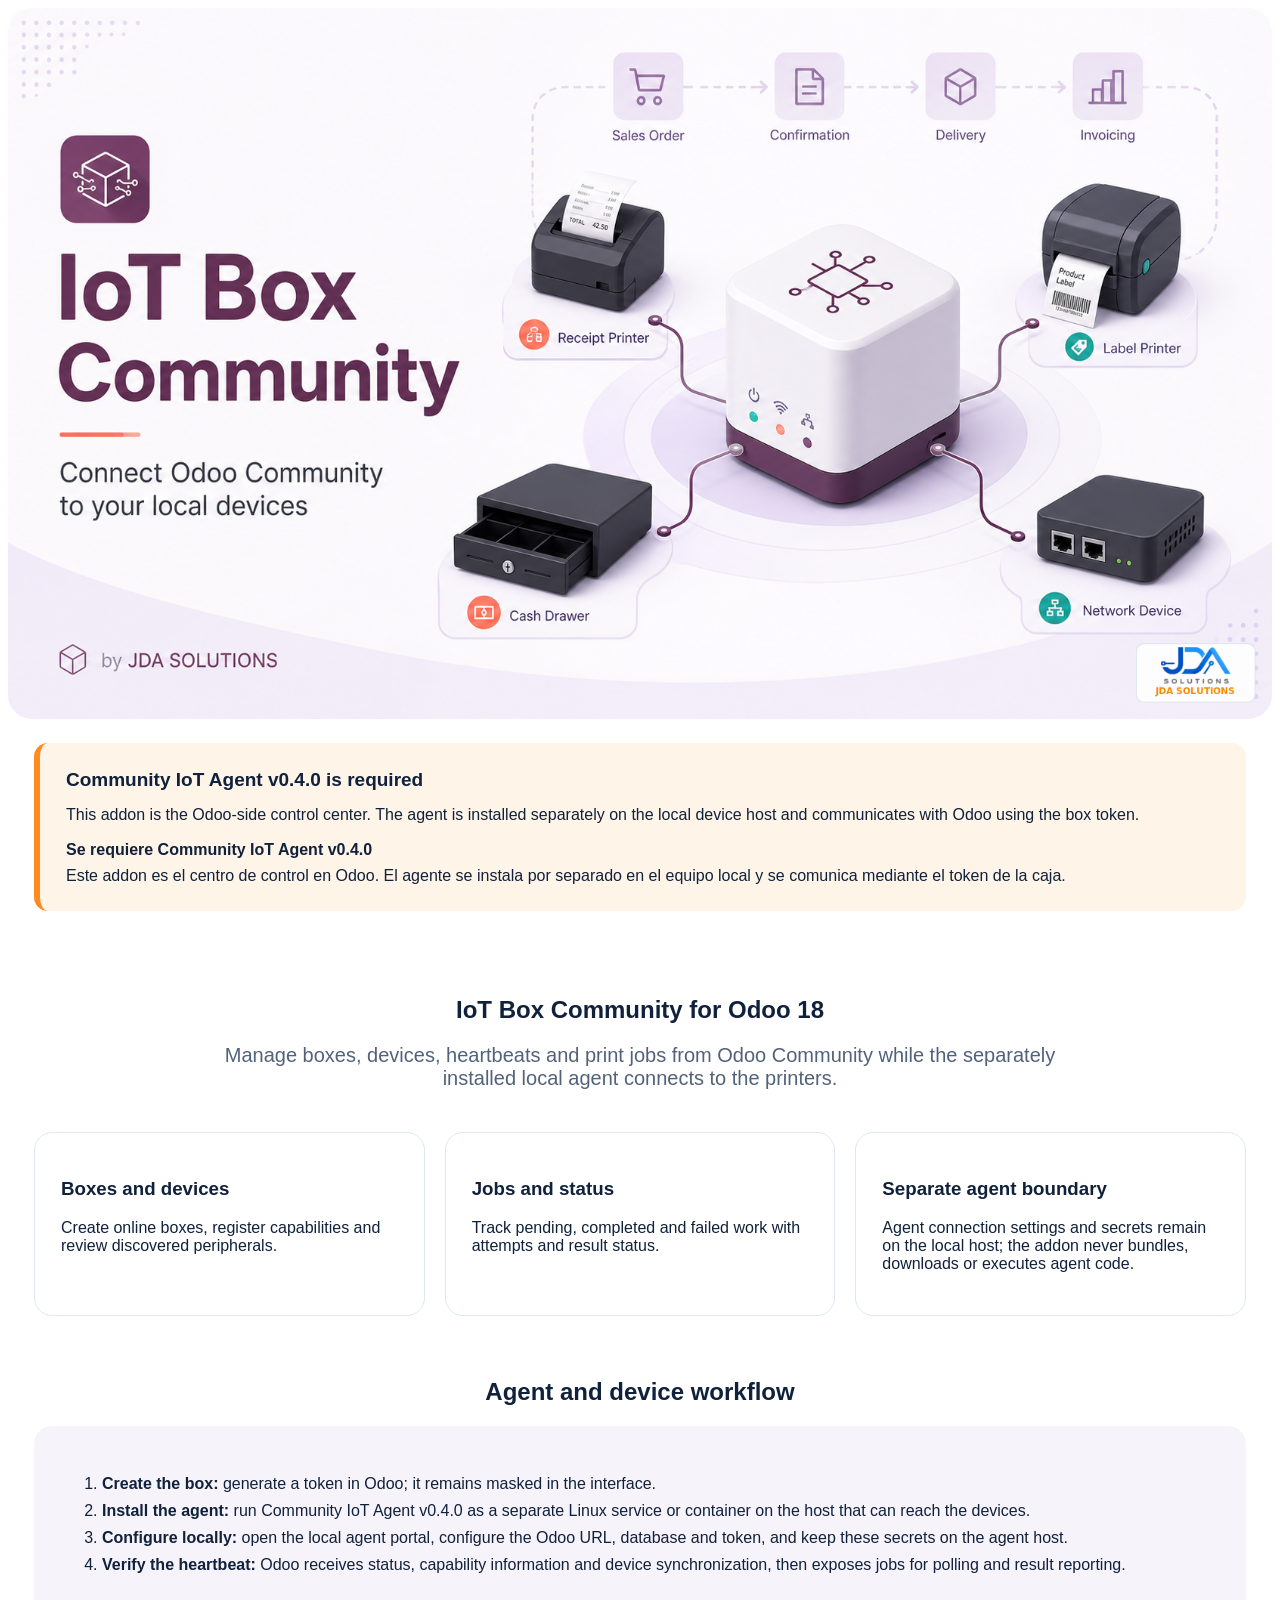
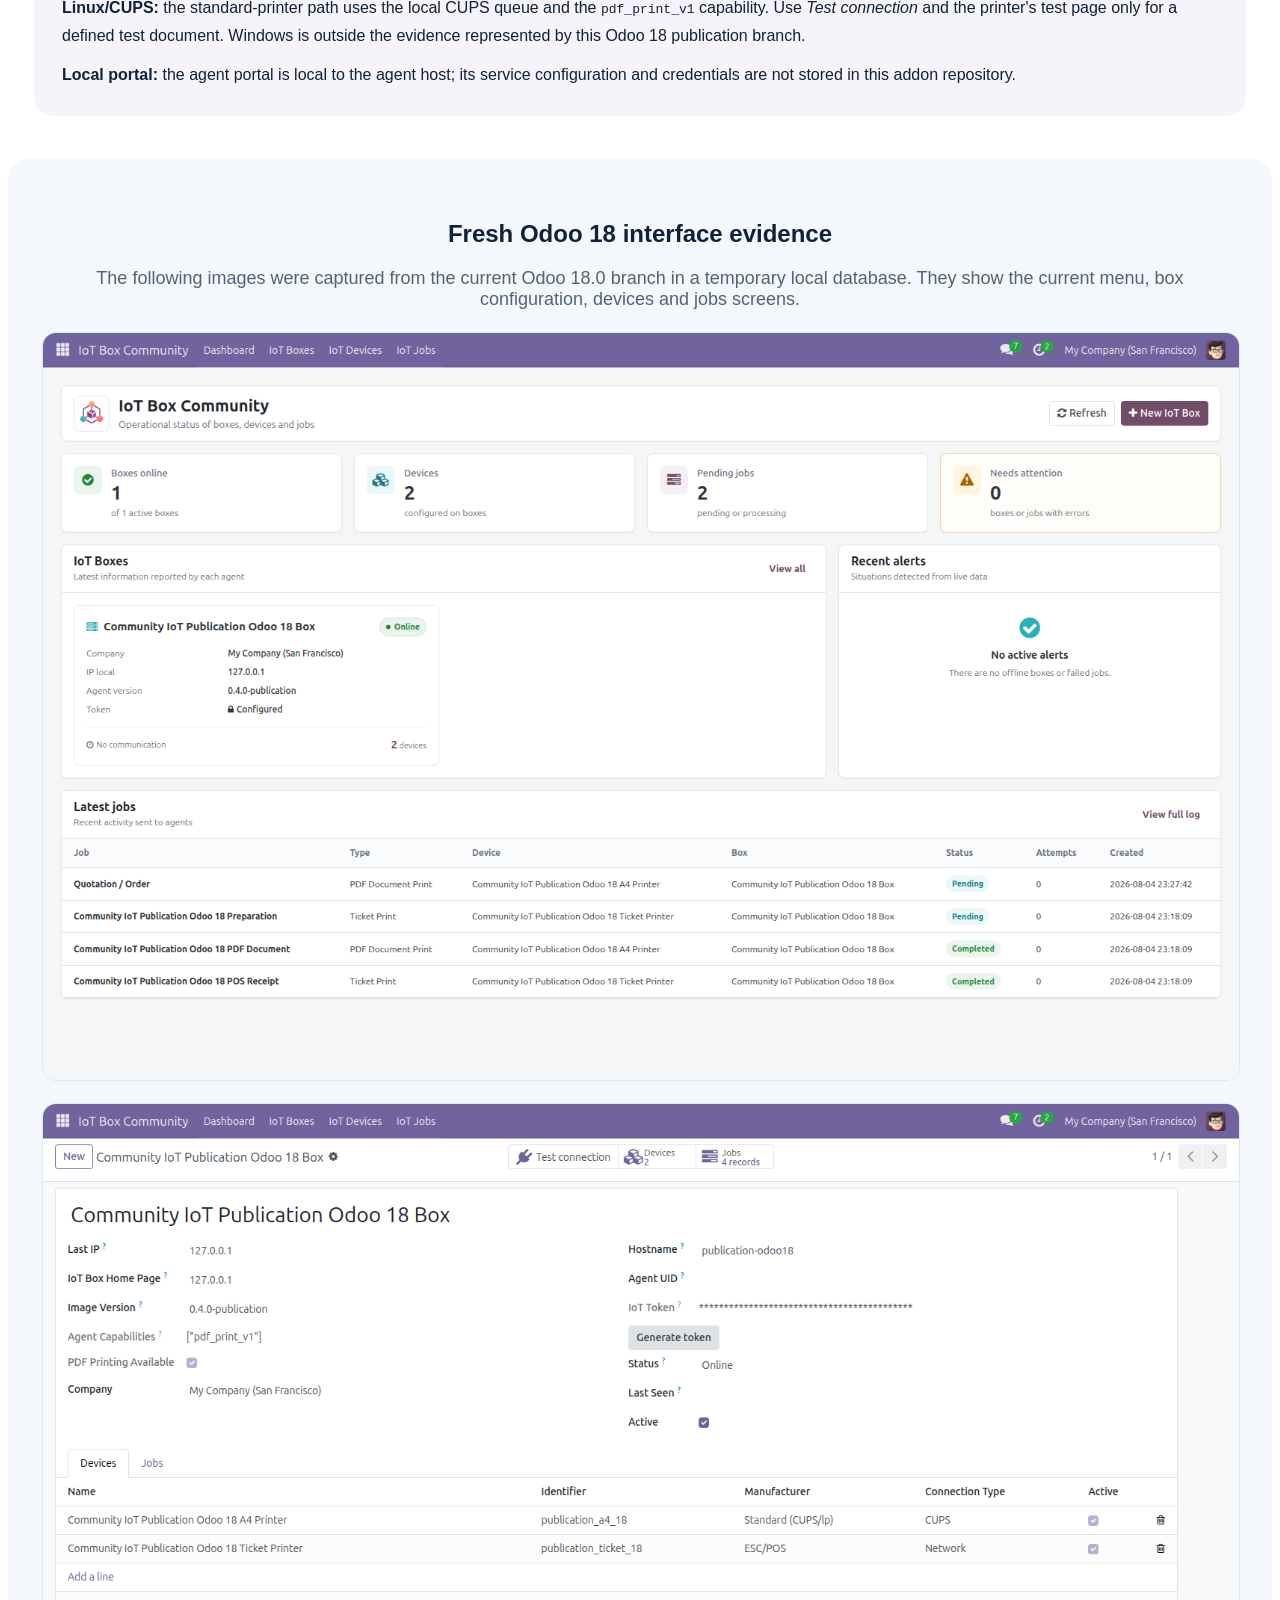
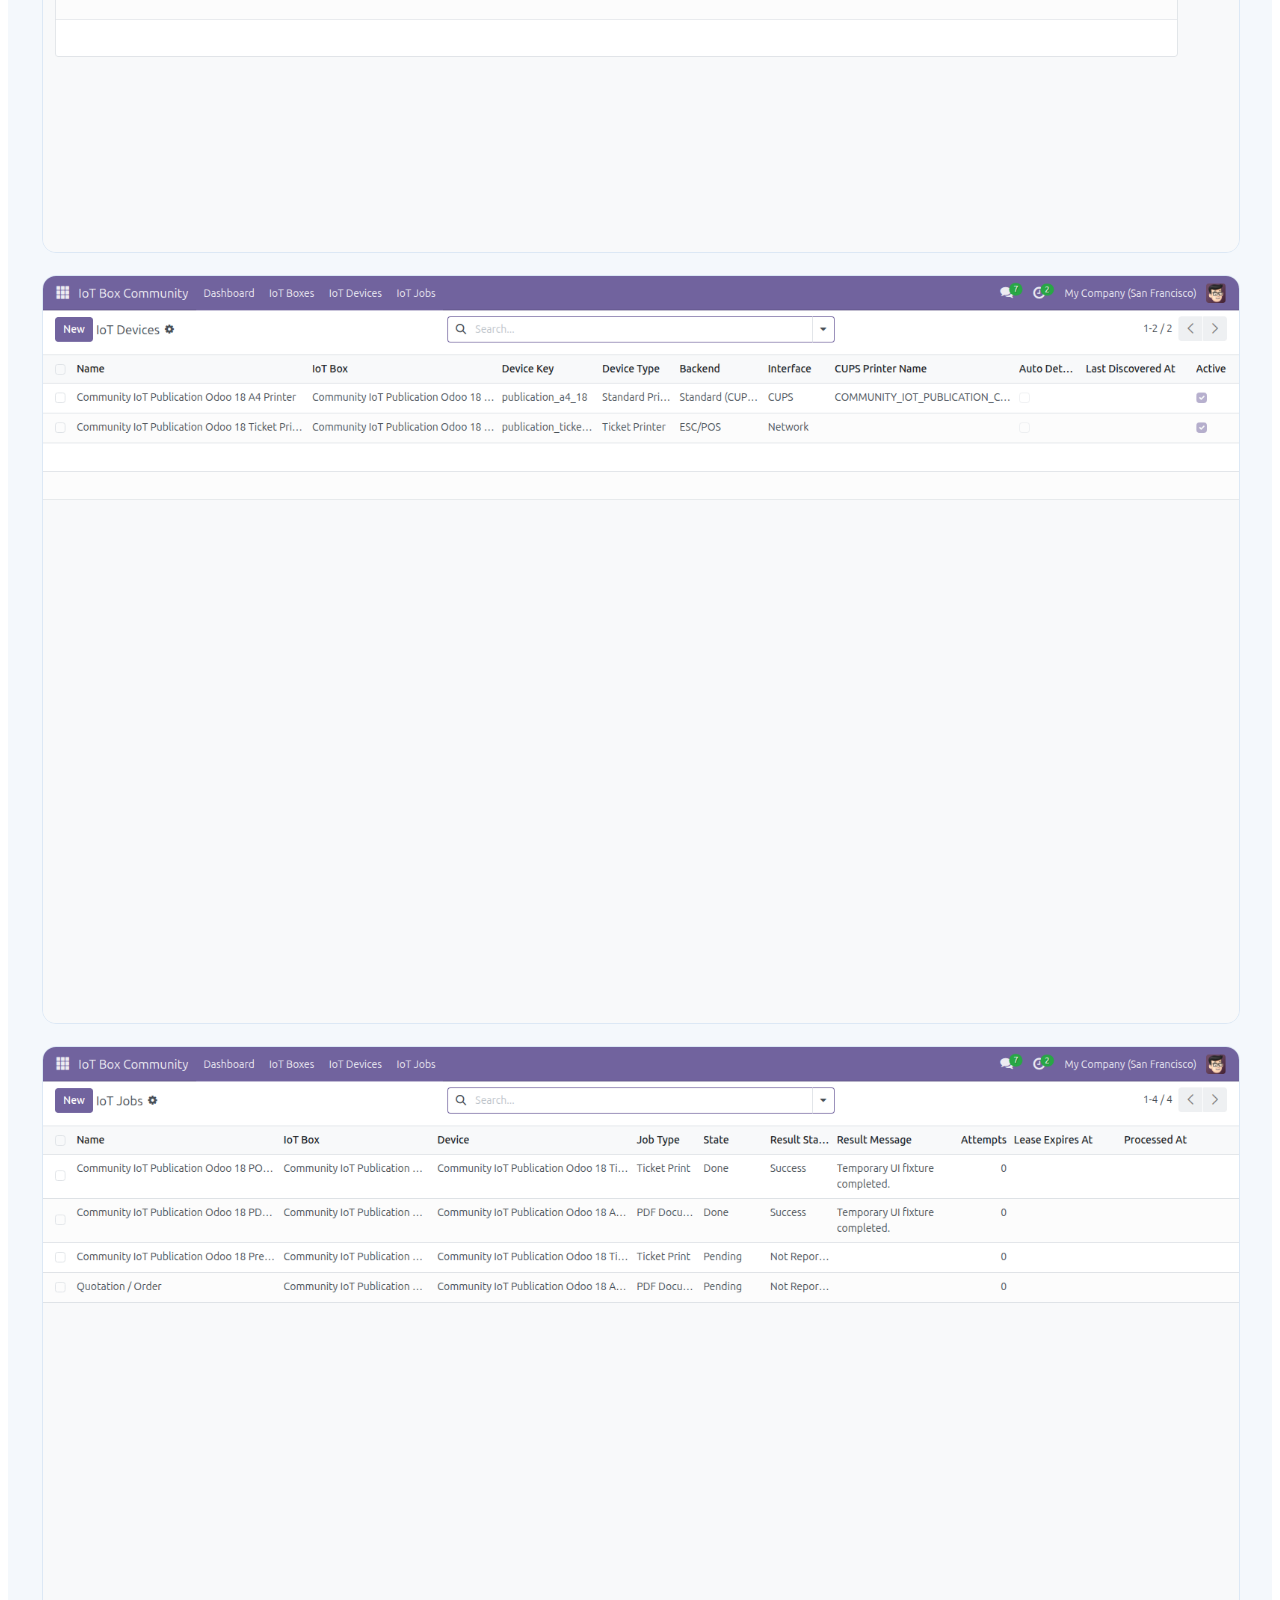
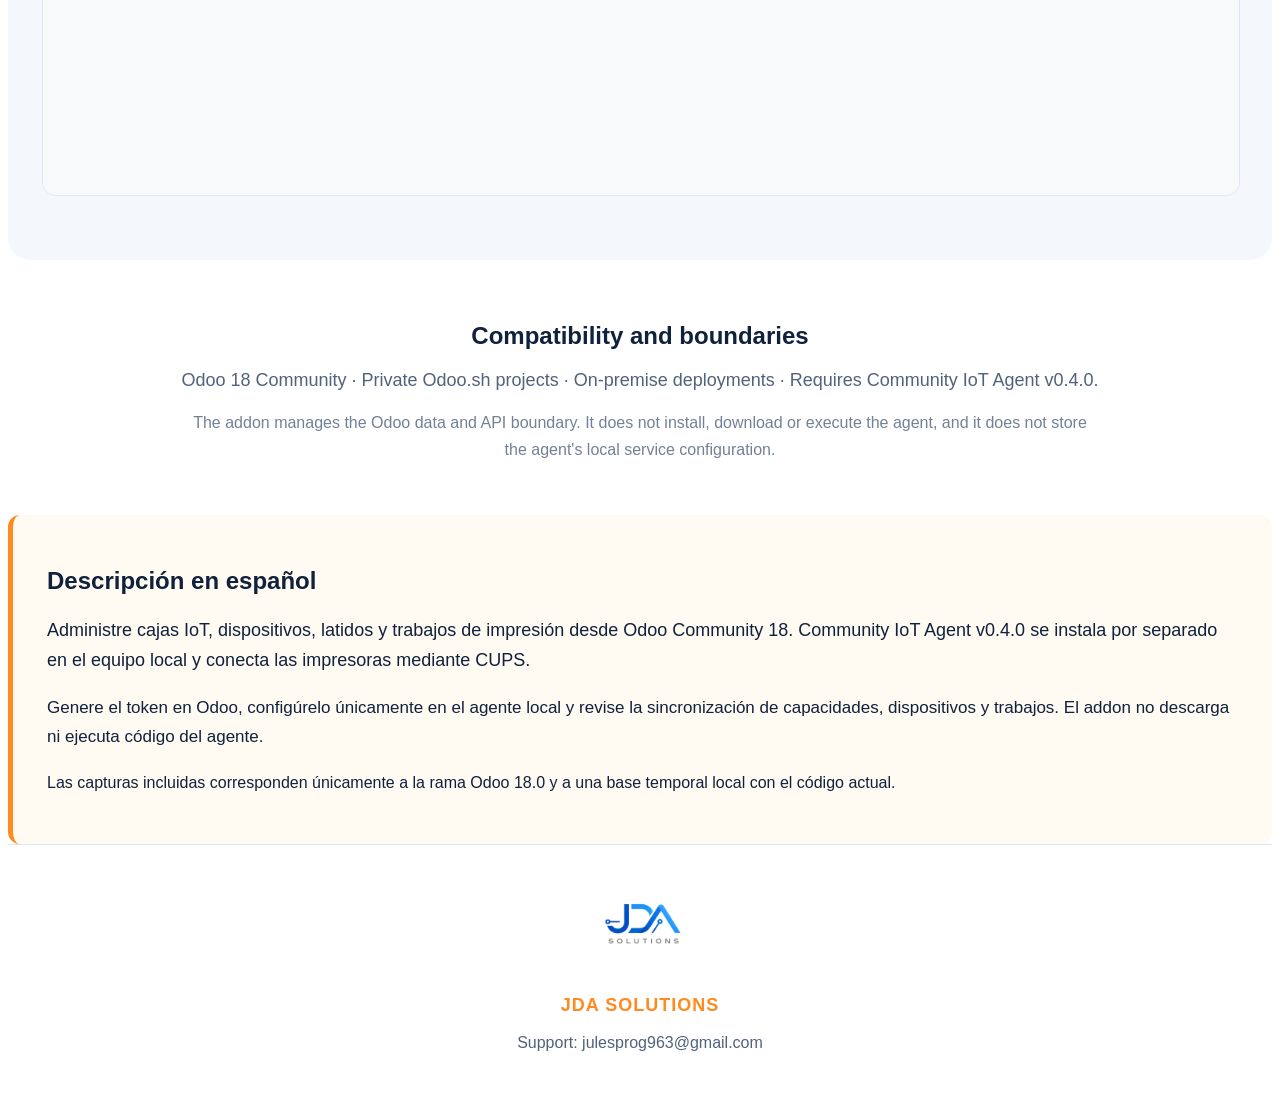
==== commit 9ad12375: "docs(18.0): restore agent workflow details" ====
--- a/community_iot_box/static/description/index.html
+++ b/community_iot_box/static/description/index.html
@@ -1,16 +1,16 @@
 <!doctype html>
 <html lang="en">
-<head><meta charset="utf-8"><title>IoT Box Community — Odoo 17</title></head>
+<head><meta charset="utf-8"><title>IoT Box Community — Odoo 18</title></head>
 <body>
 <section class="oe_container" style="font-family:Arial,sans-serif;color:#10213b">
   <div style="border-radius:24px;overflow:hidden;background:#071a3e"><img src="main_screenshot.png" alt="IoT Box Community" style="width:100%;display:block"></div>
   <div style="margin:24px 26px;padding:22px 26px;background:#fff4e8;border-left:6px solid #ff8a1f;border-radius:14px;line-height:1.6"><p style="margin:0;font-size:19px"><strong>Community IoT Agent v0.4.0 is required</strong></p><p style="margin:6px 0 0">This addon is the Odoo-side control center. The agent is installed separately on the local device host and communicates with Odoo using the box token.</p><p lang="es" style="margin:10px 0 0"><strong>Se requiere Community IoT Agent v0.4.0</strong><br/>Este addon es el centro de control en Odoo. El agente se instala por separado en el equipo local y se comunica mediante el token de la caja.</p></div>
-  <div style="padding:42px 34px;text-align:center"><h1>IoT Box Community for Odoo 17</h1><p style="font-size:20px;color:#52627a;max-width:900px;margin:auto">Manage boxes, devices, heartbeats and print jobs from Odoo Community while the separately installed local agent connects to the printers.</p></div>
+  <div style="padding:42px 34px;text-align:center"><h1>IoT Box Community for Odoo 18</h1><p style="font-size:20px;color:#52627a;max-width:900px;margin:auto">Manage boxes, devices, heartbeats and print jobs from Odoo Community while the separately installed local agent connects to the printers.</p></div>
   <div style="display:flex;gap:20px;flex-wrap:wrap;padding:0 26px 42px"><div style="flex:1;min-width:250px;padding:26px;border:1px solid #dce8f5;border-radius:18px"><h3>Boxes and devices</h3><p>Create online boxes, register capabilities and review discovered peripherals.</p></div><div style="flex:1;min-width:250px;padding:26px;border:1px solid #dce8f5;border-radius:18px"><h3>Jobs and status</h3><p>Track pending, completed and failed work with attempts and result status.</p></div><div style="flex:1;min-width:250px;padding:26px;border:1px solid #dce8f5;border-radius:18px"><h3>Separate agent boundary</h3><p>Agent connection settings and secrets remain on the local host; the addon never bundles, downloads or executes agent code.</p></div></div>
-  <div style="padding:0 26px 42px"><h2 style="text-align:center">Agent and device workflow</h2><div style="background:#f7f3fb;border-radius:18px;padding:28px;line-height:1.7"><ol><li><strong>Create the box:</strong> generate a token in Odoo; it remains masked in the interface.</li><li><strong>Install the agent:</strong> run Community IoT Agent v0.4.0 as a separate Linux service or container on the host that can reach the devices.</li><li><strong>Configure locally:</strong> open the local agent portal, configure the Odoo URL, database and token, and keep these secrets on the agent host.</li><li><strong>Verify the heartbeat:</strong> Odoo receives status, capability information and device synchronization, then exposes jobs for polling and result reporting.</li></ol><p style="margin:16px 0 0"><strong>Linux/CUPS:</strong> the standard-printer path uses the local CUPS queue and the <code>pdf_print_v1</code> capability. Use <em>Test connection</em> and the printer's test page only for a defined test document. Windows is outside the evidence represented by this Odoo 17 publication branch.</p><p style="margin:12px 0 0"><strong>Local portal:</strong> the agent portal is local to the agent host; its service configuration and credentials are not stored in this addon repository.</p></div></div>
-  <div style="background:#f4f8fc;padding:42px 34px;border-radius:22px"><h2 style="text-align:center">Fresh Odoo 17 interface evidence</h2><p style="font-size:18px;text-align:center;color:#52627a">The following images were captured from the current Odoo 17.0 branch in a temporary local database. They show the current menu, box configuration, devices and jobs screens.</p><img src="images/iot_box_menu_odoo17.png" alt="IoT Box Community menu and dashboard in Odoo 17" style="width:100%;display:block;border:1px solid #dce8f5;border-radius:14px;margin:22px 0"><img src="images/iot_box_configuration_odoo17.png" alt="IoT Box configuration in Odoo 17" style="width:100%;display:block;border:1px solid #dce8f5;border-radius:14px;margin:22px 0"><img src="images/iot_box_devices_odoo17.png" alt="IoT devices in Odoo 17" style="width:100%;display:block;border:1px solid #dce8f5;border-radius:14px;margin:22px 0"><img src="images/iot_box_jobs_odoo17.png" alt="IoT jobs in Odoo 17" style="width:100%;display:block;border:1px solid #dce8f5;border-radius:14px;margin:22px 0"></div>
-  <div style="padding:42px 34px;text-align:center"><h2>Compatibility and boundaries</h2><p style="font-size:18px;color:#52627a">Odoo 17 Community · Private Odoo.sh projects · On-premise deployments · Requires Community IoT Agent v0.4.0.</p><p style="font-size:16px;color:#738096;line-height:1.7;max-width:900px;margin:10px auto">The addon manages the Odoo data and API boundary. It does not install, download or execute the agent, and it does not store the agent's local service configuration.</p></div>
-  <div lang="es" style="padding:32px 34px;background:#fffaf2;border-left:5px solid #ff8a1f;border-radius:12px"><h2>Descripción en español</h2><p style="font-size:18px;line-height:1.7">Administre cajas IoT, dispositivos, latidos y trabajos de impresión desde Odoo Community 17. Community IoT Agent v0.4.0 se instala por separado en el equipo local y conecta las impresoras mediante CUPS.</p><p style="font-size:17px;line-height:1.7">Genere el token en Odoo, configúrelo únicamente en el agente local y revise la sincronización de capacidades, dispositivos y trabajos. El addon no descarga ni ejecuta código del agente.</p><p style="font-size:16px;line-height:1.7">Las capturas incluidas corresponden únicamente a la rama Odoo 17.0 y a una base temporal local con el código actual.</p></div>
+  <div style="padding:0 26px 42px"><h2 style="text-align:center">Agent and device workflow</h2><div style="background:#f7f3fb;border-radius:18px;padding:28px;line-height:1.7"><ol><li><strong>Create the box:</strong> generate a token in Odoo; it remains masked in the interface.</li><li><strong>Install the agent:</strong> run Community IoT Agent v0.4.0 as a separate Linux service or container on the host that can reach the devices.</li><li><strong>Configure locally:</strong> open the local agent portal, configure the Odoo URL, database and token, and keep these secrets on the agent host.</li><li><strong>Verify the heartbeat:</strong> Odoo receives status, capability information and device synchronization, then exposes jobs for polling and result reporting.</li></ol><p style="margin:16px 0 0"><strong>Linux/CUPS:</strong> the standard-printer path uses the local CUPS queue and the <code>pdf_print_v1</code> capability. Use <em>Test connection</em> and the printer's test page only for a defined test document. Windows is outside the evidence represented by this Odoo 18 publication branch.</p><p style="margin:12px 0 0"><strong>Local portal:</strong> the agent portal is local to the agent host; its service configuration and credentials are not stored in this addon repository.</p></div></div>
+  <div style="background:#f4f8fc;padding:42px 34px;border-radius:22px"><h2 style="text-align:center">Fresh Odoo 18 interface evidence</h2><p style="font-size:18px;text-align:center;color:#52627a">The following images were captured from the current Odoo 18.0 branch in a temporary local database. They show the current menu, box configuration, devices and jobs screens.</p><img src="images/iot_box_menu_odoo18.png" alt="IoT Box Community menu and dashboard in Odoo 18" style="width:100%;display:block;border:1px solid #dce8f5;border-radius:14px;margin:22px 0"><img src="images/iot_box_configuration_odoo18.png" alt="IoT Box configuration in Odoo 18" style="width:100%;display:block;border:1px solid #dce8f5;border-radius:14px;margin:22px 0"><img src="images/iot_box_devices_odoo18.png" alt="IoT devices in Odoo 18" style="width:100%;display:block;border:1px solid #dce8f5;border-radius:14px;margin:22px 0"><img src="images/iot_box_jobs_odoo18.png" alt="IoT jobs in Odoo 18" style="width:100%;display:block;border:1px solid #dce8f5;border-radius:14px;margin:22px 0"></div>
+  <div style="padding:42px 34px;text-align:center"><h2>Compatibility and boundaries</h2><p style="font-size:18px;color:#52627a">Odoo 18 Community · Private Odoo.sh projects · On-premise deployments · Requires Community IoT Agent v0.4.0.</p><p style="font-size:16px;color:#738096;line-height:1.7;max-width:900px;margin:10px auto">The addon manages the Odoo data and API boundary. It does not install, download or execute the agent, and it does not store the agent's local service configuration.</p></div>
+  <div lang="es" style="padding:32px 34px;background:#fffaf2;border-left:5px solid #ff8a1f;border-radius:12px"><h2>Descripción en español</h2><p style="font-size:18px;line-height:1.7">Administre cajas IoT, dispositivos, latidos y trabajos de impresión desde Odoo Community 18. Community IoT Agent v0.4.0 se instala por separado en el equipo local y conecta las impresoras mediante CUPS.</p><p style="font-size:17px;line-height:1.7">Genere el token en Odoo, configúrelo únicamente en el agente local y revise la sincronización de capacidades, dispositivos y trabajos. El addon no descarga ni ejecuta código del agente.</p><p style="font-size:16px;line-height:1.7">Las capturas incluidas corresponden únicamente a la rama Odoo 18.0 y a una base temporal local con el código actual.</p></div>
   <footer style="padding:34px;text-align:center;border-top:1px solid #dce8f5"><img src="images/jda-solutions-logo.png" alt="JDA SOLUTIONS" style="width:94px"><p style="font-size:18px;color:#ff8a1f;font-weight:bold;letter-spacing:1px">JDA SOLUTIONS</p><p style="color:#52627a">Support: julesprog963@gmail.com</p></footer>
 </section>
 </body>
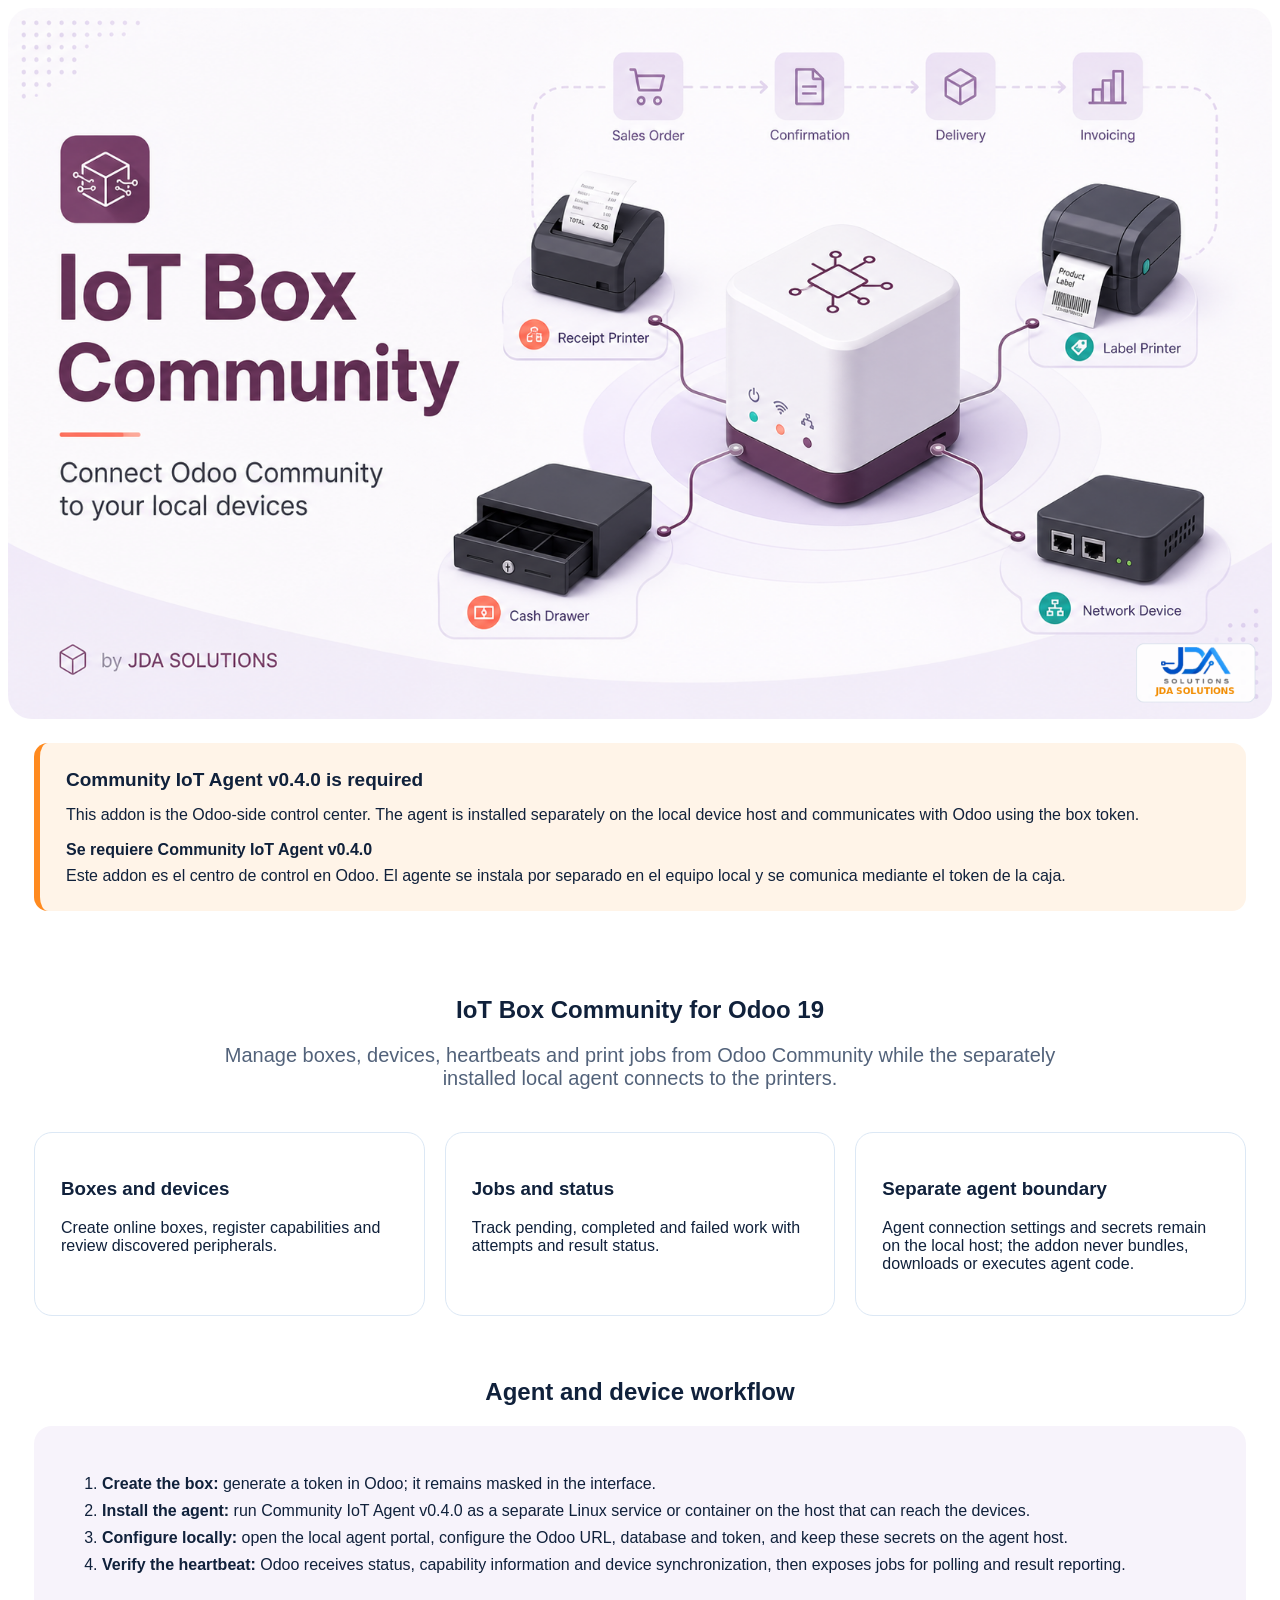
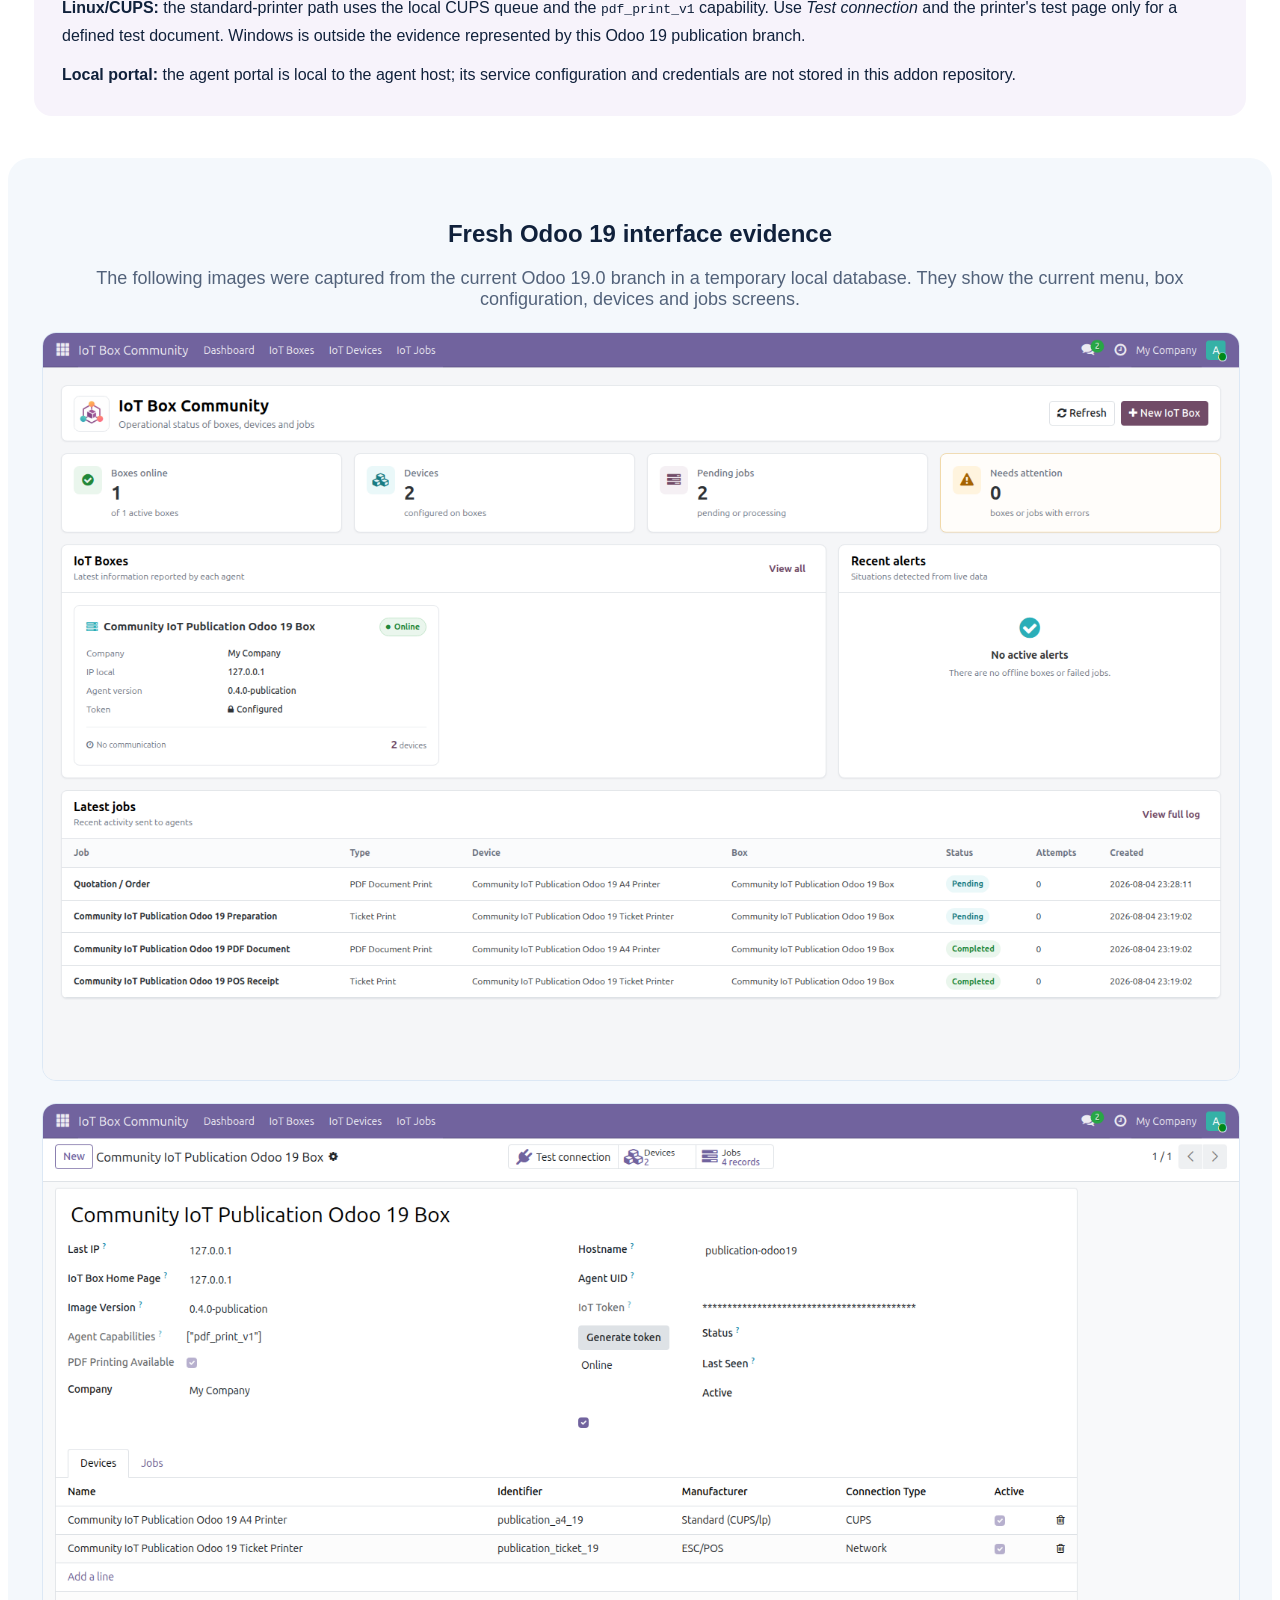
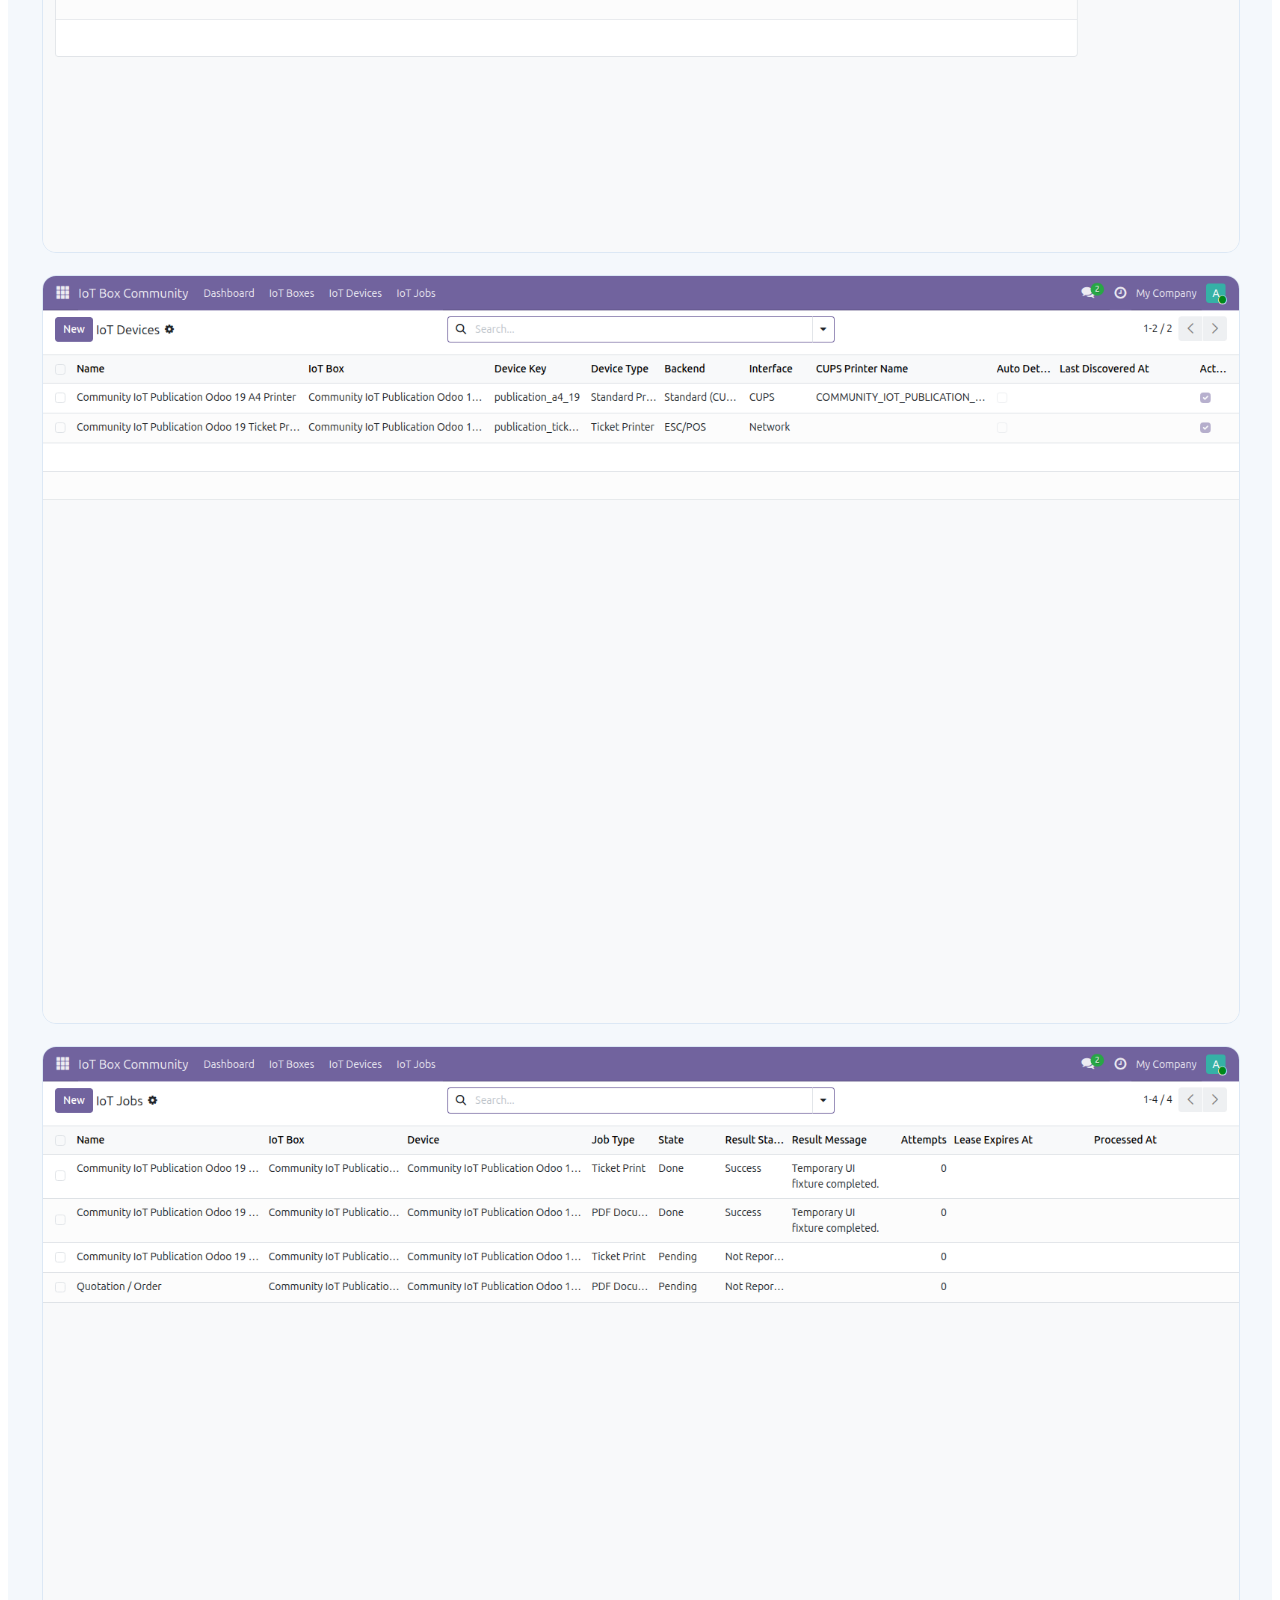
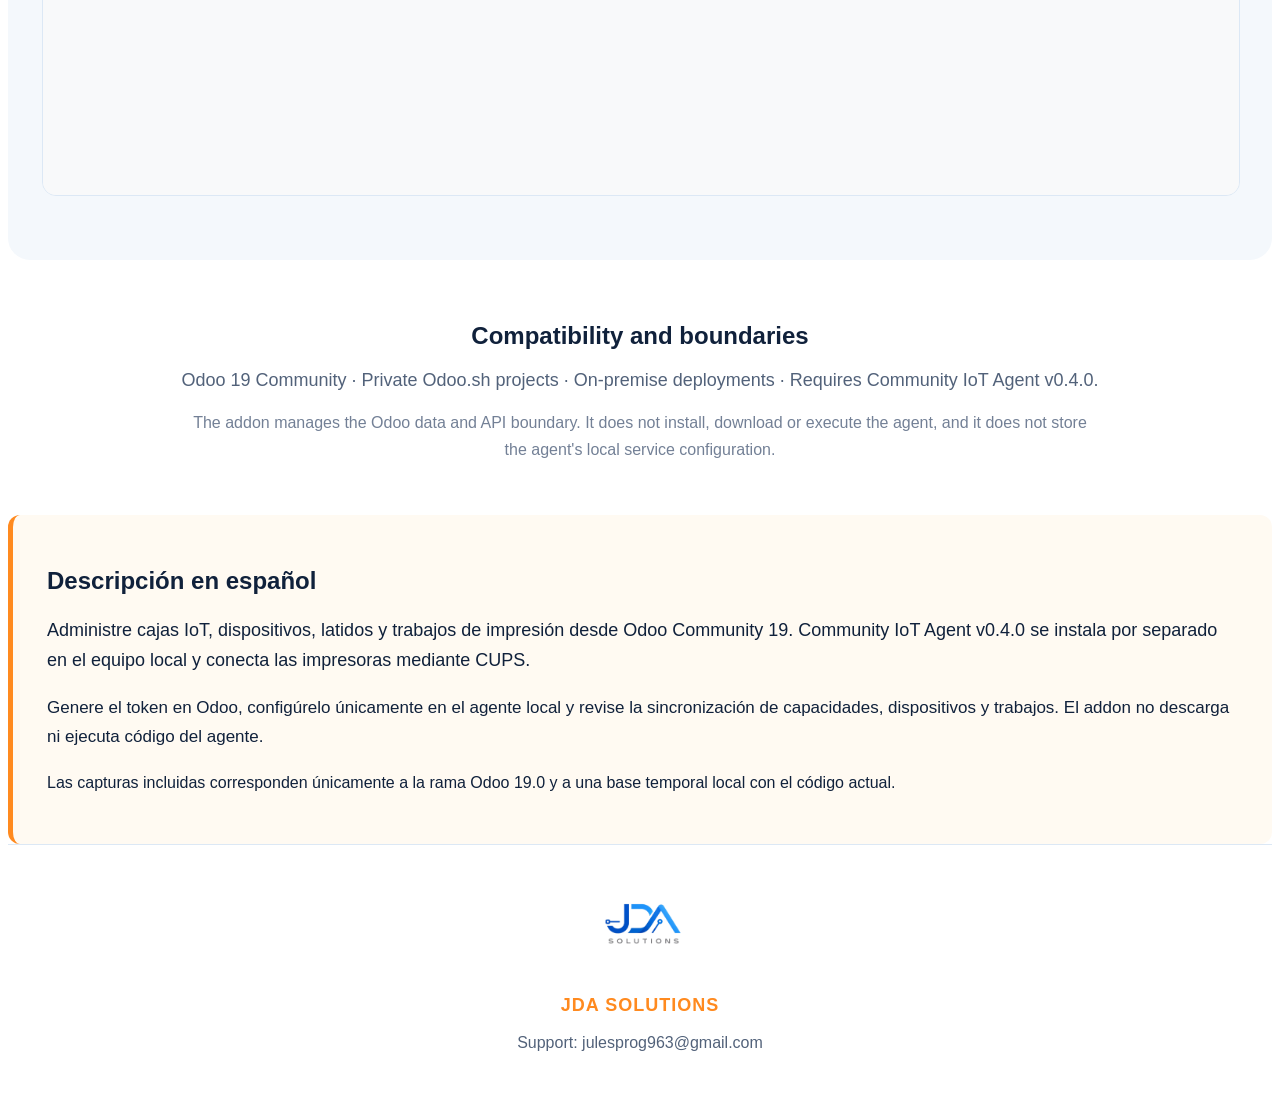
==== commit e4c955cf: "docs(19.0): restore agent workflow details" ====
--- a/community_iot_box/static/description/index.html
+++ b/community_iot_box/static/description/index.html
@@ -1,16 +1,16 @@
 <!doctype html>
 <html lang="en">
-<head><meta charset="utf-8"><title>IoT Box Community — Odoo 18</title></head>
+<head><meta charset="utf-8"><title>IoT Box Community — Odoo 19</title></head>
 <body>
 <section class="oe_container" style="font-family:Arial,sans-serif;color:#10213b">
   <div style="border-radius:24px;overflow:hidden;background:#071a3e"><img src="main_screenshot.png" alt="IoT Box Community" style="width:100%;display:block"></div>
   <div style="margin:24px 26px;padding:22px 26px;background:#fff4e8;border-left:6px solid #ff8a1f;border-radius:14px;line-height:1.6"><p style="margin:0;font-size:19px"><strong>Community IoT Agent v0.4.0 is required</strong></p><p style="margin:6px 0 0">This addon is the Odoo-side control center. The agent is installed separately on the local device host and communicates with Odoo using the box token.</p><p lang="es" style="margin:10px 0 0"><strong>Se requiere Community IoT Agent v0.4.0</strong><br/>Este addon es el centro de control en Odoo. El agente se instala por separado en el equipo local y se comunica mediante el token de la caja.</p></div>
-  <div style="padding:42px 34px;text-align:center"><h1>IoT Box Community for Odoo 18</h1><p style="font-size:20px;color:#52627a;max-width:900px;margin:auto">Manage boxes, devices, heartbeats and print jobs from Odoo Community while the separately installed local agent connects to the printers.</p></div>
+  <div style="padding:42px 34px;text-align:center"><h1>IoT Box Community for Odoo 19</h1><p style="font-size:20px;color:#52627a;max-width:900px;margin:auto">Manage boxes, devices, heartbeats and print jobs from Odoo Community while the separately installed local agent connects to the printers.</p></div>
   <div style="display:flex;gap:20px;flex-wrap:wrap;padding:0 26px 42px"><div style="flex:1;min-width:250px;padding:26px;border:1px solid #dce8f5;border-radius:18px"><h3>Boxes and devices</h3><p>Create online boxes, register capabilities and review discovered peripherals.</p></div><div style="flex:1;min-width:250px;padding:26px;border:1px solid #dce8f5;border-radius:18px"><h3>Jobs and status</h3><p>Track pending, completed and failed work with attempts and result status.</p></div><div style="flex:1;min-width:250px;padding:26px;border:1px solid #dce8f5;border-radius:18px"><h3>Separate agent boundary</h3><p>Agent connection settings and secrets remain on the local host; the addon never bundles, downloads or executes agent code.</p></div></div>
-  <div style="padding:0 26px 42px"><h2 style="text-align:center">Agent and device workflow</h2><div style="background:#f7f3fb;border-radius:18px;padding:28px;line-height:1.7"><ol><li><strong>Create the box:</strong> generate a token in Odoo; it remains masked in the interface.</li><li><strong>Install the agent:</strong> run Community IoT Agent v0.4.0 as a separate Linux service or container on the host that can reach the devices.</li><li><strong>Configure locally:</strong> open the local agent portal, configure the Odoo URL, database and token, and keep these secrets on the agent host.</li><li><strong>Verify the heartbeat:</strong> Odoo receives status, capability information and device synchronization, then exposes jobs for polling and result reporting.</li></ol><p style="margin:16px 0 0"><strong>Linux/CUPS:</strong> the standard-printer path uses the local CUPS queue and the <code>pdf_print_v1</code> capability. Use <em>Test connection</em> and the printer's test page only for a defined test document. Windows is outside the evidence represented by this Odoo 18 publication branch.</p><p style="margin:12px 0 0"><strong>Local portal:</strong> the agent portal is local to the agent host; its service configuration and credentials are not stored in this addon repository.</p></div></div>
-  <div style="background:#f4f8fc;padding:42px 34px;border-radius:22px"><h2 style="text-align:center">Fresh Odoo 18 interface evidence</h2><p style="font-size:18px;text-align:center;color:#52627a">The following images were captured from the current Odoo 18.0 branch in a temporary local database. They show the current menu, box configuration, devices and jobs screens.</p><img src="images/iot_box_menu_odoo18.png" alt="IoT Box Community menu and dashboard in Odoo 18" style="width:100%;display:block;border:1px solid #dce8f5;border-radius:14px;margin:22px 0"><img src="images/iot_box_configuration_odoo18.png" alt="IoT Box configuration in Odoo 18" style="width:100%;display:block;border:1px solid #dce8f5;border-radius:14px;margin:22px 0"><img src="images/iot_box_devices_odoo18.png" alt="IoT devices in Odoo 18" style="width:100%;display:block;border:1px solid #dce8f5;border-radius:14px;margin:22px 0"><img src="images/iot_box_jobs_odoo18.png" alt="IoT jobs in Odoo 18" style="width:100%;display:block;border:1px solid #dce8f5;border-radius:14px;margin:22px 0"></div>
-  <div style="padding:42px 34px;text-align:center"><h2>Compatibility and boundaries</h2><p style="font-size:18px;color:#52627a">Odoo 18 Community · Private Odoo.sh projects · On-premise deployments · Requires Community IoT Agent v0.4.0.</p><p style="font-size:16px;color:#738096;line-height:1.7;max-width:900px;margin:10px auto">The addon manages the Odoo data and API boundary. It does not install, download or execute the agent, and it does not store the agent's local service configuration.</p></div>
-  <div lang="es" style="padding:32px 34px;background:#fffaf2;border-left:5px solid #ff8a1f;border-radius:12px"><h2>Descripción en español</h2><p style="font-size:18px;line-height:1.7">Administre cajas IoT, dispositivos, latidos y trabajos de impresión desde Odoo Community 18. Community IoT Agent v0.4.0 se instala por separado en el equipo local y conecta las impresoras mediante CUPS.</p><p style="font-size:17px;line-height:1.7">Genere el token en Odoo, configúrelo únicamente en el agente local y revise la sincronización de capacidades, dispositivos y trabajos. El addon no descarga ni ejecuta código del agente.</p><p style="font-size:16px;line-height:1.7">Las capturas incluidas corresponden únicamente a la rama Odoo 18.0 y a una base temporal local con el código actual.</p></div>
+  <div style="padding:0 26px 42px"><h2 style="text-align:center">Agent and device workflow</h2><div style="background:#f7f3fb;border-radius:18px;padding:28px;line-height:1.7"><ol><li><strong>Create the box:</strong> generate a token in Odoo; it remains masked in the interface.</li><li><strong>Install the agent:</strong> run Community IoT Agent v0.4.0 as a separate Linux service or container on the host that can reach the devices.</li><li><strong>Configure locally:</strong> open the local agent portal, configure the Odoo URL, database and token, and keep these secrets on the agent host.</li><li><strong>Verify the heartbeat:</strong> Odoo receives status, capability information and device synchronization, then exposes jobs for polling and result reporting.</li></ol><p style="margin:16px 0 0"><strong>Linux/CUPS:</strong> the standard-printer path uses the local CUPS queue and the <code>pdf_print_v1</code> capability. Use <em>Test connection</em> and the printer's test page only for a defined test document. Windows is outside the evidence represented by this Odoo 19 publication branch.</p><p style="margin:12px 0 0"><strong>Local portal:</strong> the agent portal is local to the agent host; its service configuration and credentials are not stored in this addon repository.</p></div></div>
+  <div style="background:#f4f8fc;padding:42px 34px;border-radius:22px"><h2 style="text-align:center">Fresh Odoo 19 interface evidence</h2><p style="font-size:18px;text-align:center;color:#52627a">The following images were captured from the current Odoo 19.0 branch in a temporary local database. They show the current menu, box configuration, devices and jobs screens.</p><img src="images/iot_box_menu_odoo19.png" alt="IoT Box Community menu and dashboard in Odoo 19" style="width:100%;display:block;border:1px solid #dce8f5;border-radius:14px;margin:22px 0"><img src="images/iot_box_configuration_odoo19.png" alt="IoT Box configuration in Odoo 19" style="width:100%;display:block;border:1px solid #dce8f5;border-radius:14px;margin:22px 0"><img src="images/iot_box_devices_odoo19.png" alt="IoT devices in Odoo 19" style="width:100%;display:block;border:1px solid #dce8f5;border-radius:14px;margin:22px 0"><img src="images/iot_box_jobs_odoo19.png" alt="IoT jobs in Odoo 19" style="width:100%;display:block;border:1px solid #dce8f5;border-radius:14px;margin:22px 0"></div>
+  <div style="padding:42px 34px;text-align:center"><h2>Compatibility and boundaries</h2><p style="font-size:18px;color:#52627a">Odoo 19 Community · Private Odoo.sh projects · On-premise deployments · Requires Community IoT Agent v0.4.0.</p><p style="font-size:16px;color:#738096;line-height:1.7;max-width:900px;margin:10px auto">The addon manages the Odoo data and API boundary. It does not install, download or execute the agent, and it does not store the agent's local service configuration.</p></div>
+  <div lang="es" style="padding:32px 34px;background:#fffaf2;border-left:5px solid #ff8a1f;border-radius:12px"><h2>Descripción en español</h2><p style="font-size:18px;line-height:1.7">Administre cajas IoT, dispositivos, latidos y trabajos de impresión desde Odoo Community 19. Community IoT Agent v0.4.0 se instala por separado en el equipo local y conecta las impresoras mediante CUPS.</p><p style="font-size:17px;line-height:1.7">Genere el token en Odoo, configúrelo únicamente en el agente local y revise la sincronización de capacidades, dispositivos y trabajos. El addon no descarga ni ejecuta código del agente.</p><p style="font-size:16px;line-height:1.7">Las capturas incluidas corresponden únicamente a la rama Odoo 19.0 y a una base temporal local con el código actual.</p></div>
   <footer style="padding:34px;text-align:center;border-top:1px solid #dce8f5"><img src="images/jda-solutions-logo.png" alt="JDA SOLUTIONS" style="width:94px"><p style="font-size:18px;color:#ff8a1f;font-weight:bold;letter-spacing:1px">JDA SOLUTIONS</p><p style="color:#52627a">Support: julesprog963@gmail.com</p></footer>
 </section>
 </body>
